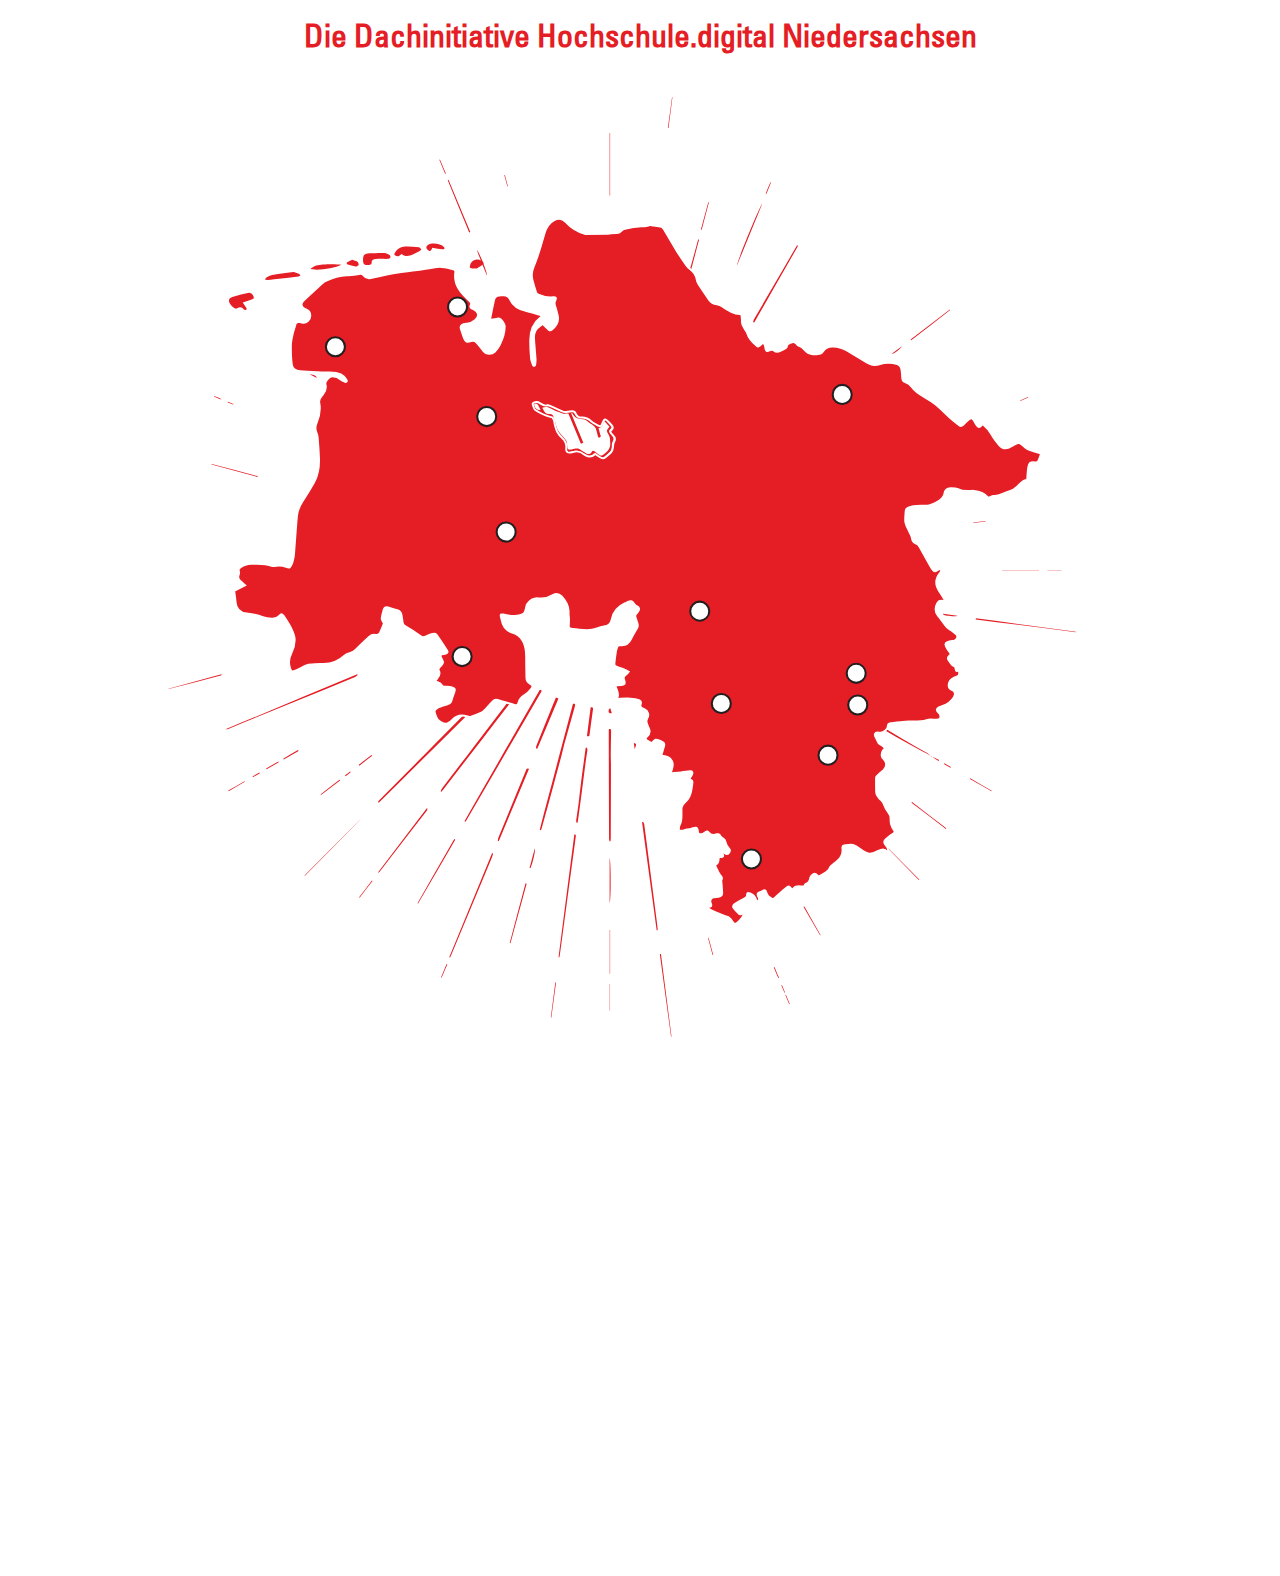
==== 1.html @ b0a7ee45 "add real information" ====
<!DOCTYPE html>
<meta charset="UTF-8">
<head>

    <link rel="stylesheet" type="text/css" href="tooltipster/dist/css/plugins/tooltipster/sideTip/themes/tooltipster-sideTip-noir.min.css"/>
    <link rel="stylesheet" type="text/css" href="tooltipster/dist/css/tooltipster.bundle.min.css" />
    <link rel="stylesheet" type="text/css" href="style.css" />

    <script type="text/javascript" src="https://code.jquery.com/jquery-1.10.0.min.js"></script>
    <script type="text/javascript" src="tooltipster/dist/js/tooltipster.bundle.min.js"></script>

    <script>
    $(document).ready(function() {
      //load json
      $.getJSON("./universities.json", function(data){
        start_tooltipster(data)
      }).fail(function() {
        console.log("Error fetching universities data.");
      })
      function start_tooltipster(universities) {
        $('.tooltip').tooltipster({
            theme: ['tooltipster-noir', 'tooltipster-noir-customized'],
            'maxWidth': 270, // set max width of tooltip box
            'font-family': 'Univers',
            trigger: 'custom', // add custom trigger
            contentAsHTML: true,
            triggerOpen: { // open tooltip when element is clicked, tapped (mobile) or hovered
                click: true,
                tap: true,
                mouseenter: true
                },
                triggerClose: { // close tooltip when element is clicked again, tapped or when the mouse leaves it
                click: true,
                scroll: false, // ensuring that scrolling mobile is not tapping!
                tap: true,
                mouseleave: true
                },
            functionInit: function(instance) {
                var svgObject = instance.elementOrigin();
                        var instData = universities[svgObject.id];
                        var content = "<strong>"
                            + instData.name
                            + "</strong><br><br>"
                            + instData.projects.join('<br>');
                        instance.content(content);
            },
            functionBefore: function(instance) {
                var svgObject = instance.elementOrigin();
                svgObject.childNodes[0].style.fill = "#231f20";
                var textObject = document.getElementById(svgObject.id + "-text")
                textObject.style.display = "block"
            },
            functionAfter: function(instance) {
                var svgObject = instance.elementOrigin();
                svgObject.childNodes[0].style.fill = "#ffffff";
                var textObject = document.getElementById(svgObject.id + "-text")
                textObject.style.display = "none"
            }
        });
      }
    });
    </script>

</head>

<body>
  <div class="wrapper">
	<h1 id="title" class="header">
      Die Dachinitiative Hochschule.digital Niedersachsen
  </h1>

	<div id="map-container" class="map">
<svg
   version="1.1"
   id="svg2"
   width=100%
   height=100%
   viewBox="0 0 1955.9067 2004"
   xmlns="http://www.w3.org/2000/svg"
   xmlns:svg="http://www.w3.org/2000/svg"><defs
     id="defs6"><clipPath
       clipPathUnits="userSpaceOnUse"
       id="clipPath16"><path
         d="M 0,1502.998 H 1466.933 V 0 H 0 Z"
         id="path14" /></clipPath></defs>
     <g
     id="g8"
     inkscape:groupmode="layer"
     inkscape:label="karte_web"
     transform="matrix(1.3333333,0,0,-1.3333333,0,2004)"><g
       id="g10"><g
         id="g12"
         clip-path="url(#clipPath16)"><g
           id="g18"
           transform="translate(12.9888,574.5007)"><path
             d="m 0,0 c 26.957,7.341 53.914,14.681 80.871,22.021 0.125,-0.467 0.25,-0.935 0.376,-1.402 C 54.25,13.5 27.253,6.382 0.256,-0.737 0.171,-0.491 0.085,-0.245 0,0"
             style="fill:#e51d24;fill-opacity:1;fill-rule:nonzero;stroke:none"
             id="path20" /></g><g
           id="g22"
           transform="translate(79.019,917.7146)"><path
             d="m 0,0 c 23.444,-6.164 46.888,-12.328 70.332,-18.492 -0.119,-0.449 -0.237,-0.899 -0.356,-1.349 L -0.202,-0.764 C -0.134,-0.509 -0.067,-0.255 0,0"
             style="fill:#e51d24;fill-opacity:1;fill-rule:nonzero;stroke:none"
             id="path24" /></g><g
           id="g26"
           transform="translate(162.1313,452.3259)"><path
             d="M 0,0 C 6.222,3.643 12.444,7.285 18.667,10.927 18.941,10.473 19.215,10.018 19.489,9.563 13.268,5.972 7.047,2.38 0.826,-1.211 0.55,-0.808 0.275,-0.404 0,0"
             style="fill:#e51d24;fill-opacity:1;fill-rule:nonzero;stroke:none"
             id="path28" /></g><g
           id="g30"
           transform="translate(104.2529,418.7673)"><path
             d="m 0,0 c 8.28,4.777 16.56,9.555 24.839,14.332 0.189,-0.329 0.377,-0.658 0.566,-0.987 C 17.116,8.565 8.828,3.786 0.539,-0.994 0.359,-0.662 0.18,-0.331 0,0"
             style="fill:#e51d24;fill-opacity:1;fill-rule:nonzero;stroke:none"
             id="path32" /></g><g
           id="g34"
           transform="translate(152.75,445.1999)"><path
             d="m 0,0 c -3.583,-1.995 -7.165,-3.991 -10.748,-5.987 -0.226,0.383 -0.451,0.767 -0.677,1.151 3.555,2.036 7.111,4.073 10.666,6.11 C -0.506,0.85 -0.253,0.425 0,0"
             style="fill:#e51d24;fill-opacity:1;fill-rule:nonzero;stroke:none"
             id="path36" /></g><g
           id="g38"
           transform="translate(92.5327,1016.4294)"><path
             d="m 0,0 c -3.39,1.448 -6.78,2.897 -10.171,4.346 0.115,0.279 0.231,0.559 0.345,0.839 C -6.409,3.801 -2.992,2.418 0.425,1.035 0.283,0.689 0.142,0.345 0,0"
             style="fill:#e51d24;fill-opacity:1;fill-rule:nonzero;stroke:none"
             id="path40" /></g><g
           id="g42"
           transform="translate(103.7852,1012.8728)"><path
             d="M 0,0 8.514,-3.302 C 8.38,-3.662 8.246,-4.022 8.112,-4.383 5.276,-3.272 2.439,-2.162 -0.397,-1.051 -0.265,-0.701 -0.132,-0.351 0,0"
             style="fill:#e51d24;fill-opacity:1;fill-rule:nonzero;stroke:none"
             id="path44" /></g><g
           id="g46"
           transform="translate(277.0361,1049.4783)"><path
             d="M 0,0 C 0.192,0.315 0.383,0.63 0.575,0.946 -2.038,4.548 -6.329,4.636 -10.303,5.394 -6.869,3.596 -3.435,1.798 0,0 m 486.293,-567.047 c 3.146,7.262 3.016,8.168 -1.15,9.177 0.36,-2.874 0.704,-5.612 1.15,-9.177 M 229.844,86.346 c 4.252,-7.231 8.219,-13.979 12.187,-20.727 0.369,0.044 0.739,0.087 1.108,0.13 0.558,3.907 0.92,7.855 1.722,11.712 1.049,5.045 -2.769,7.46 -5.338,10.538 -0.389,0.465 -1.647,0.468 -2.419,0.3 -2.191,-0.474 -4.338,-1.149 -7.26,-1.953 M -1.765,173.549 c -8.93,1.656 -29.992,1.194 -37.905,-1.187 -3.08,-0.927 -5.819,-2.987 -9.247,-4.817 7.768,-3.469 36.383,0.389 47.152,6.004 M 101.56,-385.835 c 0.047,0.38 0.095,0.761 0.143,1.142 -2.374,1.086 -4.688,2.337 -7.137,3.216 -3.038,1.091 -4.88,2.999 -5.329,6.216 -0.243,1.748 -0.499,3.495 -0.77,5.24 -1.743,11.22 -1.682,11.428 -12.517,14.709 -10.541,3.19 -9.203,5.478 -12.34,-7.266 -0.854,-3.469 -0.898,-6.245 2.125,-8.816 1.061,-0.902 1.889,-4.082 1.392,-4.493 -3.795,-3.142 -3.598,-7.893 -5.333,-11.822 -2.774,-6.285 -5.157,-8.312 -10.196,-7.433 -6.941,1.211 -10.236,-3.621 -14.025,-8.04 21.329,5.783 42.657,11.565 63.987,17.347 M 978.668,-69.86 c -0.913,-0.812 -1.943,-1.679 -2.917,-2.605 -2.918,-2.772 -4.417,-2.624 -6.521,0.777 -1.659,2.681 -3.203,5.433 -4.862,8.113 -2.151,3.471 -3.818,3.741 -6.952,1.019 -3.042,-2.642 -6.03,-5.353 -8.94,-8.14 -1.864,-1.786 -3.805,-2.633 -6.027,-0.895 -4.462,3.488 -9.014,6.89 -13.211,10.678 -7.493,6.764 -14.485,14.106 -22.201,20.593 -5.218,4.385 -11.12,8.075 -17.079,11.433 -7.384,4.16 -14.689,8.274 -19.604,15.447 -2.483,3.624 -5.178,6.658 -9.784,7.702 -3.235,0.733 -4.948,3.17 -5.157,6.639 -0.243,4.024 -0.563,8.053 -1.088,12.048 -0.549,4.174 -3.035,7.822 -6.693,8.965 -9.075,2.835 -18.654,2.529 -27.574,-0.228 -5.334,-1.648 -9.735,-1.436 -14.426,0.683 -2.635,1.191 -5.22,2.53 -7.701,4.017 -8.658,5.19 -17.277,10.445 -25.878,15.73 -6.909,4.245 -14.197,6.416 -22.489,6.604 -7.103,0.161 -12.134,-1.679 -15.723,-7.887 -0.878,-1.518 -2.977,-2.957 -4.706,-3.231 -3.961,-0.629 -8.138,-1.133 -12.04,-0.51 -3.128,0.498 -6.67,2.08 -8.795,4.341 -3.214,3.419 -5.865,7.094 -10.788,8.292 -1.317,0.32 -2.671,1.621 -3.444,2.832 -2.265,3.548 -4.957,3.846 -8.627,2.225 -3.024,-1.337 -6.685,-1.504 -6.479,-6.259 0.039,-0.89 -1.331,-2.148 -2.343,-2.718 -2.626,-1.479 -5.403,-2.696 -8.141,-3.968 -3.243,-1.505 -6.36,-1.468 -9.186,0.975 -1.913,1.653 -3.777,1.387 -5.917,0.297 -5.259,-2.678 -6.709,-1.831 -7.195,3.904 -0.053,0.628 -0.014,1.301 -0.233,1.872 -0.809,2.119 -1.707,4.203 -2.572,6.301 -1.641,-1.364 -3.485,-2.549 -4.871,-4.135 -1.726,-1.976 -3.35,-3.228 -5.677,-1.113 -5.784,5.259 -11.788,10.297 -14.003,18.377 -0.635,2.318 -2.407,4.32 -3.636,6.48 -2.275,3.998 -5.289,7.653 -4.764,12.789 0.24,2.347 -0.469,4.776 -0.424,7.162 0.041,2.243 -0.974,3.313 -3.015,3.501 -10.2,0.941 -18.555,5.855 -26.561,11.818 -2.321,1.729 -5.389,2.887 -8.267,3.344 -4.914,0.781 -9.032,2.755 -11.843,6.705 -5.629,7.911 -11.023,15.995 -16.339,24.123 -1.213,1.854 -2.141,4.112 -2.463,6.292 -1.025,6.938 -4.532,12.085 -10.111,16.181 -2.304,1.692 -4.411,3.872 -6.039,6.223 -5.086,7.342 -10.105,14.746 -14.772,22.357 -6.787,11.069 -13.26,22.331 -19.833,33.531 -1.739,2.963 -4.17,3.726 -7.585,3.691 -3.52,-0.036 -7.048,1.105 -10.581,1.679 -0.786,0.128 -1.634,0.179 -2.408,0.03 -2.891,-0.557 -5.811,-1.902 -8.635,-1.706 -10.374,0.716 -20.365,-1.029 -30.209,-3.907 -2.068,-0.605 -4.337,-1.786 -5.653,-3.401 -1.94,-2.379 -4.033,-2.849 -6.884,-2.91 -4.486,-0.096 -9.148,-0.147 -13.401,-1.375 -11.339,-3.273 -22.287,-3.292 -33.854,-0.302 -12.171,3.147 -21.954,9.225 -30.216,18.298 -5.361,5.887 -10.667,6.803 -17.771,3.109 -8.538,-4.439 -12.587,-12.167 -15.049,-20.866 -4.843,-17.111 -9.422,-34.277 -16.522,-50.673 -2.733,-6.313 -3.54,-13.213 -1.763,-20.047 1.71,-6.577 3.663,-13.099 5.775,-19.558 0.381,-1.164 1.908,-2.206 3.148,-2.795 7.211,-3.422 14.793,-4.713 22.803,-4.09 4.266,0.332 5.139,-1.228 3.182,-4.821 -1.517,-2.784 -1.308,-5.402 -0.336,-8.348 1.61,-4.877 2.902,-9.87 4.102,-14.869 2.272,-9.454 -2.667,-15.995 -9.279,-21.638 -0.826,-0.704 -3.169,-0.831 -3.943,-0.187 -3.382,2.816 -6.444,6.015 -9.839,9.284 -1,-0.867 -2.271,-2.313 -3.84,-3.269 -7.021,-4.281 -9.752,-10.83 -9.366,-18.606 0.525,-10.575 1.682,-21.118 2.368,-31.688 0.195,-2.989 -0.219,-6.034 -0.559,-9.03 -0.074,-0.657 -0.929,-1.43 -1.609,-1.72 -0.304,-0.129 -1.361,0.696 -1.562,1.269 -1.165,3.306 -2.821,6.61 -3.111,10.017 -0.77,9.038 -1.243,18.127 -1.255,27.195 -0.017,13.955 3.762,26.426 15.571,35.281 2.066,1.549 2.068,3.311 -0.558,4.153 -6.438,2.065 -12.836,4.5 -19.446,5.732 -11.657,2.174 -21.438,6.469 -26.391,18.179 -2.105,4.976 -6.134,6.758 -11.356,6.196 -1.755,-0.188 -3.519,-0.304 -5.269,-0.528 -3.697,-0.474 -6.829,-2.396 -7.661,-5.897 -2.375,-9.987 -4.208,-20.102 -6.496,-31.354 3.813,0.569 6.674,1.008 9.538,1.422 1.716,0.247 3.542,0.927 5.134,0.575 2.812,-0.621 7.92,-8.625 7.927,-11.638 0.028,-10.23 -3.01,-19.674 -7.778,-28.543 -2.004,-3.728 -4.429,-7.459 -7.459,-10.354 -5.177,-4.947 -13.37,-4.024 -17.07,0.944 -3.434,4.613 -7.247,8.949 -10.997,13.318 -2.337,2.724 -5.273,3.135 -8.586,1.822 -5.425,-2.151 -8.085,-0.981 -10.224,4.675 -1.695,4.479 -3.183,9.039 -4.669,13.594 -1.411,4.327 -0.448,6.28 3.845,7.727 1.414,0.476 2.983,0.844 4.448,0.751 5.496,-0.353 9.696,2.284 13.655,5.563 6.383,5.285 5.132,13.577 -2.474,16.543 -0.587,0.229 -1.154,0.518 -1.755,0.702 -3.057,0.936 -4.079,2.798 -2.606,5.752 1.383,2.776 0.252,4.216 -2.009,6.216 -13.31,11.769 -24.892,24.551 -21.658,44.447 0.041,0.249 0.166,0.568 0.063,0.741 -0.563,0.951 -0.998,2.439 -1.816,2.706 -9.59,3.137 -18.975,5.524 -29.553,3.565 -19.456,-3.603 -39.225,-5.48 -58.778,-8.613 -13.188,-2.114 -26.227,-5.162 -39.337,-7.765 -4.148,-0.824 -7.883,-0.014 -10.481,3.534 -1.829,2.495 -4.053,2.988 -6.936,2.602 -6.377,-0.853 -12.765,-1.815 -19.178,-2.154 -11.278,-0.597 -21.802,-3.803 -31.982,-8.385 -1.801,-0.811 -3.529,-1.982 -4.991,-3.316 -9.563,-8.724 -18.964,-17.627 -28.583,-26.287 -5.126,-4.615 -4.84,-9.755 1.127,-13.101 1.32,-0.74 2.723,-1.329 4.043,-2.07 3.142,-1.765 4.644,-4.518 4.698,-8.087 0.11,-7.177 -5.869,-12.277 -12.745,-10.898 -1.607,0.323 -3.227,0.58 -4.844,0.856 -2.852,0.488 -4.422,-0.59 -5.152,-3.524 -1.154,-4.639 -2.852,-9.145 -3.991,-13.788 -1.159,-4.731 -2.372,-9.524 -2.741,-14.353 -0.471,-6.148 -0.277,-12.364 -0.071,-18.541 0.165,-4.958 0.509,-9.941 1.248,-14.841 1.05,-6.965 7.36,-9.75 12.851,-10.192 12.16,-0.981 24.368,-1.365 36.558,-1.978 1.007,-0.051 2.022,-0.049 3.027,0.016 7.688,0.496 15.23,0.641 22.477,-2.985 C 1.442,4.022 4.096,1.154 6.133,-2.531 6.455,-3.113 6.665,-4.305 6.365,-4.564 5.81,-5.044 4.671,-5.429 4.072,-5.169 c -2.168,0.94 -4.45,1.871 -6.255,3.34 -3.997,3.253 -8.432,5.036 -13.548,4.931 -4.859,-0.101 -11.67,-8.072 -10.295,-12.297 1.916,-5.888 -0.244,-10.415 -3.677,-14.958 -2.864,-3.789 -7.045,-6.831 -5.839,-12.894 2.177,-10.958 0.188,-21.544 -4.217,-31.77 -2.016,-4.681 -2.149,-9.456 0.051,-14.311 1.067,-2.356 1.63,-5.068 1.832,-7.665 0.807,-10.44 1.597,-20.891 1.992,-31.353 0.473,-12.523 -1.213,-24.854 -7.179,-35.984 -5.531,-10.319 -11.859,-20.232 -18.212,-30.083 -4.263,-6.611 -7.449,-13.689 -8.24,-21.346 -1.682,-16.296 -2.468,-32.682 -3.837,-49.013 -0.752,-8.988 -0.298,-18.235 -4.915,-26.54 -2.486,-4.471 -2.879,-4.963 -7.692,-2.961 -5.959,2.478 -11.843,3.095 -18.069,1.482 -1.27,-0.329 -2.89,-0.322 -4.073,0.181 -10.145,4.317 -20.79,3.211 -31.36,3.198 -6.478,-0.009 -12.051,-2.147 -17.117,-6.07 -1.884,-1.46 -2.803,-2.622 -1.852,-5.276 0.655,-1.825 0.263,-4.314 -0.393,-6.259 -1.243,-3.692 -0.23,-6.315 2.642,-8.66 2.288,-1.869 4.394,-3.961 7.372,-6.675 -6.357,-3.248 -11.87,-6.065 -16.676,-8.52 0.733,-5.772 1.691,-11.324 2.091,-16.914 0.755,-10.511 6.477,-16.466 17.086,-17.607 8.404,-0.905 16.649,-2.307 24.615,-5.591 4.29,-1.769 9.291,-2.303 13.996,-2.426 4.063,-0.105 8.344,0.632 11.232,4.35 2.827,3.641 4.223,3.595 6.691,-0.314 3.837,-6.078 8.019,-12.001 11.195,-18.416 2.581,-5.216 5.19,-10.994 5.461,-16.634 0.364,-7.59 -1.659,-15.215 -5.296,-22.219 -3.716,-7.158 -4.231,-14.647 -1.751,-22.393 1.368,-4.272 2.804,-5.773 7.044,-4.272 5.026,1.778 9.643,4.695 14.476,7.04 2.172,1.053 4.382,2.542 6.672,2.746 7.032,0.627 14.131,1.214 21.167,0.93 13.399,-0.54 24.629,3.836 34.329,12.959 1.916,1.802 4.723,3.094 7.323,3.631 4.083,0.844 7.046,2.935 9.911,5.776 6.534,6.477 13.268,12.754 19.995,19.034 2.723,2.541 6.131,3.828 9.764,2.983 3.516,-0.818 5.6,0.483 7.04,3.37 0.947,1.901 1.661,3.919 2.465,5.891 1.159,2.847 2.304,5.699 3.404,8.423 -1.155,2.327 -3.632,4.999 -3.483,7.515 0.277,4.687 1.944,9.324 3.298,13.902 0.935,3.161 3.349,3.784 6.348,2.847 4.694,-1.465 9.39,-2.931 14.119,-4.279 3.682,-1.049 5.81,-3.407 6.433,-7.122 0.647,-3.855 1.29,-7.714 1.772,-11.592 0.357,-2.875 1.735,-4.33 4.394,-5.847 7.835,-4.475 15.458,-9.396 22.742,-14.718 2.232,-1.632 3.796,-2.544 6.298,-1.529 3.974,1.612 7.869,3.512 11.975,4.658 1.869,0.521 5.219,0.301 6.09,-0.897 5.759,-7.924 11.08,-16.17 16.419,-24.392 1.422,-2.192 0.447,-3.877 -1.949,-4.657 -1.07,-0.348 -2.203,-0.533 -3.321,-0.697 -5.429,-0.798 -5.946,-1.859 -3.251,-6.769 3.391,-6.182 3.3,-6.873 -1.609,-12.088 -0.778,-0.827 -1.819,-1.521 -2.287,-2.493 -0.491,-1.019 -1.005,-2.653 -0.533,-3.409 3.316,-5.31 0.921,-9.273 -2.581,-13.203 -2.846,-3.194 -2.263,-4.319 1.871,-5.527 1.837,-0.536 4.39,-1.735 4.864,-3.201 1.115,-3.448 3.113,-3.506 6.044,-3.396 3.438,0.13 7.075,0.148 10.313,-0.826 4.76,-1.433 5.061,-3.083 3.303,-7.712 -1.603,-4.221 -3.065,-8.51 -4.297,-12.851 -0.91,-3.204 -2.664,-4.489 -6.003,-5.207 -4.837,-1.041 -9.802,-2.539 -14.058,-4.984 -6.659,-3.825 -6.704,-5.117 -3.96,-12.17 0.32,-0.823 0.714,-1.636 0.889,-2.493 0.836,-4.092 3.795,-5.594 7.168,-7.748 7.859,-5.019 12.539,-2.033 17.887,3.859 6.09,6.708 14.014,7.854 22.561,4.711 1.461,-0.537 3.358,-1.024 4.702,-0.547 5.938,2.107 11.841,4.375 17.558,7.015 2.181,1.009 3.974,3.034 5.689,4.839 3.803,4.003 7.459,8.148 11.15,12.258 2.027,2.257 4.332,2.502 7.187,1.638 8.448,-2.555 16.974,-4.851 25.439,-7.348 3.188,-0.94 5.662,-0.481 6.36,3.098 1.091,5.587 4.735,8.759 9.304,11.682 3.618,2.317 7.115,5.289 9.651,8.721 3.739,5.058 3.417,5.829 -1.832,9.14 -3.507,2.214 -4.961,5.09 -4.978,9.078 -0.028,6.304 -0.218,12.608 -0.324,18.913 -0.109,6.549 0.166,13.13 -0.373,19.642 -1.157,13.983 -6.276,25.623 -20.951,30.14 -9.945,3.061 -14.691,9.93 -16.28,19.679 -0.243,1.487 -0.775,2.925 -1.099,4.403 -0.807,3.686 -0.094,4.233 3.599,3.478 8.364,-1.71 16.713,-3.248 25.321,-1.147 5.829,1.423 7.614,2.88 8.944,8.728 0.636,2.796 0.791,6.042 2.361,8.22 4.102,5.693 9.42,9.875 17.139,8.929 7.939,-0.975 15.287,0.588 22.057,4.859 4.816,3.038 9.504,2.134 13.098,-1.658 6.606,-6.973 11.699,-14.791 10.896,-25.159 -0.228,-2.945 0.447,-5.954 0.589,-8.94 0.095,-2 0.01,-4.012 -0.049,-6.018 -0.057,-1.883 -0.233,-3.763 -0.271,-5.646 -0.049,-2.426 1.158,-3.649 3.619,-3.891 4.016,-0.394 8.012,-0.98 12.021,-1.442 8.906,-1.026 17.78,-2.225 26.488,1.445 3.697,1.558 7.605,3.176 11.526,3.521 7.271,0.64 10.772,4.181 12.224,11.207 2.396,11.582 9.735,19.391 20.39,24.226 1.378,0.625 2.706,1.358 4.073,2.008 4.579,2.178 6.067,1.666 9.217,-2.462 1.323,-1.734 2.924,-3.56 4.819,-4.484 3.14,-1.531 3.769,-3.564 2.315,-6.384 -0.788,-1.53 -1.824,-3.094 -3.143,-4.148 -2.009,-1.603 -2.42,-3.317 -1.651,-5.635 1.071,-3.227 1.905,-6.537 3.047,-9.738 1.016,-2.846 0.645,-5.252 -0.936,-7.865 -3.194,-5.279 -6.316,-10.635 -8.986,-16.191 -3.311,-6.888 -8.602,-10.225 -16.176,-9.253 -2.519,0.325 -4.227,-0.369 -4.982,-2.851 -0.659,-2.166 -1.461,-4.323 -1.798,-6.546 -0.946,-6.225 -1.853,-12.467 -2.368,-18.735 -0.107,-1.31 1.209,-3.46 2.426,-4.025 4.449,-2.063 9.169,-3.536 13.713,-5.408 1.962,-0.808 3.746,-2.046 5.61,-3.088 -1.406,-1.488 -2.589,-3.329 -4.265,-4.389 -3.232,-2.041 -4.191,-4.482 -2.584,-7.95 0.262,-0.566 0.39,-1.201 0.53,-1.815 1.067,-4.694 -0.094,-5.882 -4.857,-5.877 -2.894,0.004 -5.79,-0.708 -9.056,-1.149 1.857,-7.155 7.272,-13.05 2.281,-20.17 5.646,0.292 10.765,0.91 15.854,0.721 5.143,-0.19 10.267,-1.11 15.381,-1.838 5.063,-0.721 6.564,-2.963 4.961,-7.829 -0.871,-2.645 0.028,-4.101 2.204,-5.203 1.35,-0.682 2.772,-1.224 4.113,-1.922 5.195,-2.701 7.003,-8.389 4.023,-13.385 -1.656,-2.778 -1.758,-5.404 -0.577,-8.282 0.861,-2.098 1.431,-4.33 2.428,-6.356 2.518,-5.113 2.536,-9.523 -2.324,-13.494 -1.524,-1.245 -3.216,-3.855 -0.545,-5.744 2.422,-1.714 5.265,-2.832 7.832,-4.166 4.92,6.165 5.951,6.397 13.002,3.223 0.69,-0.31 1.339,-0.73 2.05,-0.976 3.659,-1.262 4.812,-3.571 3.582,-7.345 -1.539,-4.725 -2.772,-9.548 -4.115,-14.248 8.882,-0.032 13.186,-2.121 16.355,-8.245 2.143,-4.141 1.191,-8.339 -0.036,-12.49 -0.65,-2.196 -1.419,-4.357 -2.038,-6.242 5.761,0.522 10.937,0.916 16.093,1.48 4.458,0.486 8.889,1.212 13.345,1.723 1.054,0.121 2.647,0.198 3.119,-0.398 0.635,-0.802 0.814,-2.398 0.486,-3.431 -0.521,-1.642 -1.454,-3.231 -2.517,-4.607 -1.75,-2.264 -2.142,-3.834 1.091,-5.111 0.877,-0.346 1.757,-2.055 1.714,-3.101 -0.122,-2.971 -0.74,-5.919 -1.127,-8.881 -1.061,-8.107 -2.966,-15.613 -9.869,-21.238 -2.755,-2.245 -5.644,-6.197 -5.73,-9.446 -0.164,-6.183 0.444,-12.351 -0.478,-18.601 -0.41,-2.785 -0.693,-5.04 -2.407,-7.536 -1.4,-2.041 -0.888,-5.396 -1.223,-8.167 1.997,-0.112 4.032,-0.515 5.98,-0.257 2.097,0.277 4.093,1.254 6.172,1.768 1.187,0.294 2.469,0.187 3.678,0.419 1.23,0.235 2.411,0.709 3.633,0.998 2.333,0.55 4.925,1.87 6.936,1.273 1.376,-0.407 2.582,-3.468 2.739,-5.432 0.258,-3.224 1.693,-4.949 4.631,-4.547 2.14,0.294 4.326,1.494 6.111,2.807 1.952,1.436 3.813,2.654 5.51,0.329 3.469,-4.753 7.706,-4.928 12.731,-3.083 1.158,0.426 3.798,0.035 3.924,-0.453 0.966,-3.746 3.795,-5.351 6.779,-7.087 1.048,-0.61 1.913,-2.12 2.188,-3.368 0.978,-4.431 2.749,-8.302 6.072,-11.518 2.349,-2.274 0.541,-4.503 -0.837,-6.392 -1.506,-2.066 -3.464,-1.633 -5.325,-0.303 -1.574,1.125 -3.147,2.252 -4.847,3.468 -0.226,-0.728 -0.417,-1.002 -0.351,-1.184 0.473,-1.295 0.971,-2.584 1.515,-3.85 1.263,-2.943 0.391,-4.249 -2.846,-4.104 -0.984,0.044 -1.957,0.321 -3.015,0.505 -1.56,-4.438 1.354,-10.659 -6.256,-12.661 2.651,-5.31 4.535,-10.648 7.763,-14.985 2.037,-2.739 4.947,-4.288 2.058,-7.983 -0.234,-0.3 -0.022,-0.965 0.017,-1.458 0.495,-6.23 1.253,-12.457 1.319,-18.691 0.017,-1.591 -1.843,-4.077 -3.382,-4.622 -3.016,-1.07 -6.429,-0.975 -9.644,-1.551 -1.081,-0.193 -2.231,-0.768 -3.051,-1.501 -2.432,-2.175 -2.704,-4.588 -1.309,-7.726 1.823,-4.1 0.411,-5.692 -3.97,-5.307 -0.53,0.047 -1.068,0.007 -1.603,0.007 -0.127,-0.319 -0.253,-0.637 -0.38,-0.956 2.81,-1.769 5.502,-3.78 8.46,-5.251 4.172,-2.077 8.529,-3.785 12.833,-5.59 2.313,-0.971 4.619,-2.308 7.034,-2.602 3.453,-0.42 5.879,-1.983 7.871,-4.62 1.369,-1.812 2.82,-3.561 4.198,-5.366 1.536,-2.014 3.427,-2.158 5.252,-0.684 5.448,4.401 10.396,9.202 11.633,17.418 -1.557,-1.297 -2.54,-2.474 -3.799,-3.059 -1.202,-0.559 -3.355,-1.178 -3.944,-0.601 -3.298,3.23 -6.438,6.677 -9.171,10.389 -0.602,0.817 0.152,3.804 1.143,4.433 5.725,3.633 11.763,6.77 17.558,10.297 1.087,0.661 2.166,2.316 2.203,3.541 0.118,4.027 0.929,4.667 4.754,3.14 4.774,-1.906 7.832,-5.195 9.367,-10.184 0.376,-1.223 2.36,-1.953 3.605,-2.91 0.298,1.689 0.936,3.406 0.792,5.057 -0.124,1.422 -1.231,2.733 -1.741,4.152 -1.216,3.387 -0.275,4.938 3.146,5.797 1.391,0.35 2.838,0.868 3.997,1.684 3.12,2.194 4.81,1.338 5.727,-2.477 0.481,-2.006 1.77,-3.959 3.128,-5.57 1.185,-1.407 3.039,-2.229 4.488,-3.44 1.513,-1.265 2.739,-1.314 4.253,0.101 4.049,3.786 8.166,7.504 12.354,11.135 2.362,2.047 5.016,3.76 7.367,5.82 4.286,3.755 5.085,-2.271 7.859,-2.677 0.242,-0.036 0.483,-0.081 1.022,-0.173 4.153,7.295 11.42,3.301 17.194,4.468 0.897,1.309 1.478,3.208 2.578,3.583 4.96,1.688 6.51,5.113 7.014,10.047 0.192,1.887 2.744,3.944 4.701,5.131 2.269,1.375 4.169,-0.128 5.804,-2.075 0.68,-0.811 2.767,-1.569 3.363,-1.147 5.63,3.989 13.691,5.039 16.086,13.048 0.269,0.898 1.051,1.74 1.789,2.387 3.45,3.024 6.994,5.941 10.456,8.953 5.654,4.92 7.686,11.147 6.787,18.527 -0.138,1.139 0.563,3.369 1.112,3.447 5.02,0.723 10.639,2.671 15.017,1.164 6.235,-2.146 11.502,-7.023 17.328,-10.49 2.162,-1.287 4.667,-2.328 7.135,-2.707 5.297,-0.814 9.811,1.769 14.219,4.253 4.868,2.743 9.521,4.359 13.483,-1.389 0.099,-0.144 0.468,-0.102 1.864,-0.36 -0.388,2.374 -0.386,4.515 -1.138,6.346 -0.745,1.815 -2.202,3.355 -3.431,4.951 -2.345,3.044 -2.054,6.01 0.72,8.393 3.221,2.768 6.564,5.526 10.246,7.59 3.249,1.822 4.277,3.399 1.898,6.599 -3.747,5.043 -5.133,10.688 -4.902,17.049 0.106,2.912 -0.913,6.558 -2.771,8.703 -3.914,4.519 -6.202,9.638 -8.202,15.088 -0.604,1.646 -1.829,3.227 -3.148,4.42 -3.788,3.421 -7.688,6.762 -7.863,12.354 -0.224,7.171 -0.274,14.35 -0.215,21.524 0.009,1.13 0.715,2.539 1.557,3.326 3.161,2.954 6.4,5.848 9.816,8.496 5.254,4.072 5.293,13.325 0.179,17.486 -1.469,1.196 -2.999,3.419 -2.965,5.141 0.081,4.23 0.581,8.671 5.655,10.966 -2.844,2.332 -5.046,5.07 -7.893,6.247 -3.936,1.627 -3.978,5.26 -5.506,8.085 -1.298,2.401 -3.313,5.62 -2.607,7.633 1.213,3.453 5.152,1.968 8.089,1.75 4.646,-0.345 11.612,5.194 11.583,9.699 -0.021,3.304 1.553,4.673 4.377,5.008 7.376,0.873 14.753,1.87 22.16,2.333 10.858,0.677 21.787,-1.226 32.594,2.411 4.561,1.535 9.991,0.481 15.026,0.615 5.679,0.151 6.992,1.554 6.014,7.157 -0.239,1.374 -1.593,2.705 -2.722,3.744 -3.665,3.376 -3.271,6.325 1.336,8.314 1.614,0.697 3.347,1.116 5.013,1.699 7.26,2.542 13.169,6.881 17.265,13.436 2.561,4.097 1.62,9.282 -1.653,10.406 -5.608,1.927 -7.412,5.937 -5.683,11.533 1.769,5.72 6.079,7.935 11.292,9.449 1.479,0.43 3.445,1.638 3.811,2.892 0.628,2.15 0.174,4.618 0.174,7.134 -4.308,-2.262 -4.815,-1.931 -5.505,2.845 -0.131,0.906 -0.553,2.428 -1.052,2.521 -5.173,0.956 -6.188,5.897 -8.994,9.091 -2.383,2.712 -2.076,5.118 0.671,7.49 0.932,0.805 2.172,2.636 1.849,3.27 -1.307,2.557 -3.302,4.75 -4.787,7.232 -1.276,2.135 -2.814,4.421 -3.031,6.752 -0.11,1.187 2.212,3.247 3.82,3.808 3.05,1.067 6.389,1.29 9.59,1.95 3.951,0.814 6.251,6.532 3.503,9.409 -2.397,2.51 -5.464,4.383 -8.25,6.517 -2.445,1.873 -5.363,3.343 -7.276,5.651 -4.505,5.432 -8.245,11.508 -12.84,16.854 -4.17,4.853 -4.512,9.722 -2.458,15.434 2.276,6.329 4.131,7.666 10.954,6.863 0.775,-0.091 1.569,-0.012 2.843,-0.012 -3.052,4.956 -5.564,9.635 -8.641,13.909 -7.042,9.786 -6.969,19.996 0.567,29.134 0.4,0.486 0.945,0.944 1.115,1.508 0.299,0.989 0.842,2.581 0.416,2.969 -0.797,0.726 -2.285,1.176 -3.352,0.987 -1.116,-0.198 -2.122,-1.225 -3.091,-1.994 -2.034,-1.614 -3.911,-1.578 -5.645,0.398 -0.83,0.946 -1.74,1.871 -2.351,2.954 -6.124,10.859 -12.261,21.711 -18.232,32.654 -1.519,2.787 -2.99,4.974 -6.501,5.628 -1.629,0.303 -3.414,2.117 -4.252,3.708 -1.018,1.934 -0.916,4.423 -1.659,6.545 -0.799,2.282 -2.044,4.404 -3.044,6.618 -2.255,4.991 -5.49,9.812 -6.436,15.044 -1,5.522 0.308,11.439 0.384,17.187 0.033,2.546 1.141,3.782 3.349,4.83 6.616,3.139 13.61,3.423 20.725,3.36 3.888,-0.033 8.042,-0.531 11.613,0.618 7.339,2.362 14.954,4.48 20.16,11.123 1.59,2.028 3.091,3.6 3.343,6.38 0.57,6.271 3.156,8.765 9.522,8.856 3.73,0.054 7.939,0.041 11.113,-1.561 6.587,-3.324 13.237,-3.395 20.176,-2.67 1.375,0.144 2.782,0.143 4.162,0.049 8.158,-0.554 15.544,-2.7 20.825,-9.638 0.5,-0.657 2.55,-0.503 3.736,-0.184 1.753,0.471 3.523,2.282 5.028,2.023 5.397,-0.93 9.87,1.145 14.496,3.244 3.438,1.56 6.939,3.207 10.588,4.016 4.689,1.04 8.139,3.546 11.458,6.794 4.766,4.663 8.729,10.707 15.353,10.451 0.57,6.785 0.71,13.04 1.709,19.154 1.204,7.366 3.249,8.407 10.602,7.683 1.509,-0.148 3.993,0.728 4.591,1.878 1.775,3.415 2.831,7.202 4.464,11.648 -5.483,1.676 -10.666,3.064 -15.697,4.874 -2.995,1.077 -6.342,2.222 -8.512,4.366 -8.852,8.747 -10.385,9.069 -20.822,2.055 -0.106,-0.071 -0.208,-0.144 -0.313,-0.214 -6.636,-4.41 -13.883,-3.827 -19.035,2.202 -4.153,4.86 -8.315,9.934 -11.254,15.552 -3.297,6.3 -7.672,11.355 -13.304,16.062 M 850.731,-696.345 c -5.114,0.404 -16.717,-6.249 -18.921,-10.828 -0.398,-0.827 -0.281,-2.224 0.159,-3.065 0.869,-1.659 2.533,-2.97 3.137,-4.683 0.918,-2.601 1.936,-5.513 1.61,-8.131 -0.535,-4.307 -4.123,-5.332 -6.954,-2.042 -2.522,2.932 -4.671,2.868 -7.794,1.173 -5.521,-2.997 -11.076,-6.495 -17.763,-5.391 -2.839,0.469 -5.719,1.596 -8.214,3.052 -5.53,3.229 -10.729,7.026 -16.281,10.21 -1.56,0.895 -3.878,0.468 -5.849,0.648 -0.132,-0.36 -0.265,-0.719 -0.398,-1.078 12.37,-16.425 24.74,-32.85 37.109,-49.274 -0.216,-0.165 -0.432,-0.33 -0.649,-0.494 -6.51,8.268 -13.044,16.519 -19.525,24.81 -5.905,7.553 -11.753,15.151 -17.627,22.729 -1.28,1.653 -2.584,3.237 -5.18,1.687 1.202,-6.267 -1.083,-12.147 -4.204,-17.108 -2.827,-4.493 -7.737,-7.653 -11.594,-11.534 -1.77,-1.779 -3.252,-3.852 -4.799,-5.842 -0.91,-1.172 -1.432,-2.829 -2.578,-3.6 -4.076,-2.745 -8.305,-5.271 -12.553,-7.748 -3.296,-1.92 -6.389,-2.12 -9.008,1.391 -0.551,0.739 -1.92,0.869 -2.912,1.28 -0.256,-0.287 -0.51,-0.575 -0.765,-0.862 3.919,-6.999 7.838,-13.998 11.757,-20.997 -0.51,-0.295 -1.02,-0.59 -1.53,-0.885 -3.533,6.02 -7.067,12.039 -10.6,18.059 -1.192,-5.035 -4.101,-8.309 -8.648,-10.21 -1.123,-6.393 -6.13,-4.08 -9.844,-4.202 -3.795,-0.126 -7.507,0.438 -10.059,-3.558 -0.512,-0.802 -3.154,-0.709 -4.613,-0.305 -1.341,0.372 -2.411,1.721 -4.113,3.037 -7.153,-6.077 -14.364,-12.105 -21.397,-18.333 -0.638,-0.565 -0.538,-2.575 -0.108,-3.642 7.59,-18.837 15.289,-37.631 22.946,-56.44 0.532,-1.309 0.927,-2.674 1.385,-4.013 -0.333,-0.133 -0.667,-0.266 -1.001,-0.4 -0.513,1.069 -1.073,2.117 -1.533,3.207 -8.032,19.066 -15.867,38.218 -24.252,57.127 -1.443,3.253 -5.294,5.401 -7.887,8.194 -2.181,2.347 -4.151,4.891 -6.214,7.348 0.276,0.238 0.552,0.474 0.828,0.711 -2.06,-0.811 -4.121,-1.622 -6.63,-2.61 0.711,-1.72 1.357,-3.434 2.121,-5.094 1.234,-2.684 0.974,-5.192 -0.904,-7.428 -2.377,-2.83 -5.434,-2.816 -7.626,0.135 -1.11,1.493 -1.986,3.232 -2.631,4.984 -1.179,3.202 -3.335,5.195 -6.886,6.435 0.345,-4.528 -2.665,-5.649 -5.915,-7.189 -5.103,-2.419 -9.884,-5.543 -14.668,-8.578 -0.547,-0.348 -0.725,-2.398 -0.246,-3.042 1.926,-2.591 4.178,-4.939 6.475,-7.566 1.78,1.369 3.003,2.873 4.537,3.328 1.45,0.431 3.526,0.216 4.752,-0.59 0.795,-0.522 1.116,-2.823 0.689,-3.969 -2.227,-5.984 -5.166,-11.393 -10.53,-15.48 -5.488,-4.18 -6.825,-4.72 -12.702,-1.053 0.365,-1.938 0.7,-3.716 1.035,-5.495 -0.339,-0.102 -0.677,-0.206 -1.016,-0.308 -0.748,2.585 -1.665,5.136 -2.209,7.763 -0.926,4.473 -3.295,6.437 -7.993,7.584 -6.161,1.504 -11.79,5.06 -17.84,7.185 -4.714,1.656 -8.385,4.481 -11.746,7.947 -0.351,0.363 -0.832,0.691 -0.991,1.13 -0.522,1.438 -0.922,2.92 -1.369,4.385 1.479,0.144 2.964,0.433 4.436,0.382 1.079,-0.038 2.142,-0.523 3.451,-0.871 0,0.716 0.117,1.217 -0.018,1.637 -1.725,5.37 -0.867,8.684 3.36,12.286 0.626,0.534 1.537,0.914 2.357,1.008 2.593,0.3 5.206,0.608 7.808,0.584 3.823,-0.035 4.109,2.044 3.856,5.157 -0.999,12.321 -4.312,24.012 -9.113,35.339 -0.586,1.384 -1.388,2.863 -1.343,4.273 0.04,1.268 0.836,3.278 1.773,3.607 2.793,0.981 3.182,2.898 3.114,5.319 -0.021,0.756 0.041,1.513 0.074,2.27 0.149,3.459 0.842,6.418 4.508,5.714 0.595,2.692 0.323,6.135 1.798,7.235 3.881,2.896 5.849,-2.532 10.135,-3.296 -0.193,1.224 -0.13,2.335 -0.549,3.217 -1.755,3.698 -3.624,7.342 -5.524,10.967 -0.559,1.068 -1.194,2.2 -2.082,2.975 -2.282,1.992 -4.725,3.8 -7.654,6.117 -4.059,-1.528 -8.93,-1.339 -14.235,2.193 1.846,-7.404 3.5,-14.039 5.154,-20.673 -0.632,-0.172 -1.263,-0.345 -1.894,-0.518 -1.993,6.925 -3.985,13.85 -5.833,20.274 -3.238,-0.345 -6.255,-1.085 -9.207,-0.884 -4.378,0.297 -5.784,2.213 -6.226,6.604 -0.126,1.255 -0.796,2.455 -1.218,3.68 -1.348,-0.474 -2.937,-0.648 -3.992,-1.49 -1.752,-1.398 -3.183,-2.733 -5.686,-1.537 -0.858,0.409 -2.208,-0.028 -3.281,-0.29 -1.836,-0.447 -3.6,-1.31 -5.452,-1.548 -3.085,-0.396 -6.569,-2.264 -9.016,1.304 -1.881,2.744 -1.578,9.416 0.827,11.849 1.941,1.964 2.045,3.934 2.028,6.442 -0.039,5.845 -0.423,11.871 0.832,17.489 1.248,5.587 3.078,11.551 9.144,14.497 0.94,0.457 2.042,1.388 2.299,2.314 1.435,5.17 2.679,10.395 3.89,15.624 0.523,2.259 0.952,4.561 1.129,6.867 0.067,0.875 -0.438,2.234 -1.122,2.651 -2.898,1.765 -2.71,3.771 -1.229,6.391 0.718,1.27 0.747,2.928 1.089,4.41 -1.489,-0.135 -2.975,-0.314 -4.466,-0.399 -3.368,-0.192 -6.744,-0.266 -10.107,-0.522 -2.809,-0.212 -5.614,-0.543 -8.398,-0.968 -1.23,-0.189 -2.381,-0.857 -3.608,-1.109 -4.683,-0.96 -6.544,1.028 -5.079,5.495 1.725,5.258 3.819,10.317 2.13,16.159 -1.226,4.238 -8.112,8.238 -11.977,6.119 -0.688,-0.376 -1.156,-1.882 -1.072,-2.808 0.315,-3.511 0.896,-6.998 1.382,-10.494 1.958,-14.074 3.941,-28.146 5.867,-42.224 0.829,-6.059 1.599,-12.13 2.233,-18.211 0.084,-0.805 -0.798,-1.711 -1.233,-2.57 -0.651,0.89 -1.744,1.715 -1.884,2.678 -1.406,9.708 -2.7,19.433 -3.938,29.164 -1.685,13.237 -3.229,26.492 -5.025,39.713 -0.198,1.463 -1.78,2.692 -2.47,4.148 -0.501,1.059 -0.873,2.33 -0.801,3.476 0.143,2.255 1.027,4.511 0.897,6.725 -0.237,4.019 -0.923,8.019 -1.578,12 -0.159,0.962 -0.932,1.824 -1.423,2.731 -1.003,-0.575 -2.338,-0.911 -2.952,-1.766 -2.788,-3.876 -3.331,-4.095 -7.669,-1.951 -1.471,0.727 -2.933,1.471 -4.386,2.232 -5.504,2.885 -6.15,7.896 -1.246,12.075 2.784,2.372 3.322,4.717 1.884,7.96 -1.326,2.993 -2.872,6.052 -3.321,9.225 -0.431,3.045 -0.224,6.52 0.861,9.363 1.662,4.354 1.023,7.519 -3.233,9.711 -1.677,0.864 -3.448,1.586 -5.014,2.618 -2.74,1.803 -3.926,4.318 -2.376,7.478 1.507,3.072 -0.038,4.149 -2.733,4.585 -9.62,1.557 -19.245,2.388 -28.956,0.626 -1.306,-0.236 -3.178,0.044 -4.05,0.866 -0.652,0.616 -0.633,2.844 -0.019,3.743 2.916,4.276 1.315,8.159 -0.462,12.178 -3.627,8.204 -3.152,9.119 5.74,10.787 1.926,0.362 3.947,0.221 6.559,0.34 -2.335,6.357 -3.826,12.507 4.962,15.875 -5.989,2.324 -10.758,4.221 -15.561,6.026 -4.905,1.842 -6.188,4.231 -5.313,9.295 0.794,4.592 1.224,9.246 1.908,13.857 0.461,3.112 0.786,6.291 1.702,9.278 1.745,5.688 3.953,6.869 9.906,5.995 3.591,-0.527 9.088,2.367 10.754,5.491 3.261,6.115 6.773,12.101 9.83,18.314 0.884,1.795 1.069,4.27 0.7,6.271 -0.636,3.45 -1.992,6.762 -2.981,10.151 -0.906,3.1 -0.215,5.615 2.516,7.659 1.328,0.995 2.204,2.595 2.887,3.434 -2.869,3.16 -5.209,6.023 -7.889,8.521 -0.832,0.776 -2.815,1.134 -3.885,0.71 -12.005,-4.751 -21.085,-12.312 -23.82,-25.71 -0.226,-1.105 -0.763,-2.144 -1.026,-3.246 -1.129,-4.715 -4.019,-7.017 -8.871,-7.955 -5.656,-1.095 -11.164,-3.027 -16.671,-4.799 -5.972,-1.922 -11.958,-2.838 -18.251,-1.938 -6.865,0.981 -13.789,1.546 -20.672,2.416 -4.343,0.549 -5.8,2.007 -5.958,6.372 -0.27,7.482 -0.419,14.974 -0.359,22.462 0.072,9.023 -4.526,15.766 -10.419,21.817 -2.398,2.462 -5.438,2.811 -8.66,0.918 -6.761,-3.974 -13.986,-6.77 -21.951,-5.386 -5.973,1.038 -10.543,-0.916 -14.453,-5.048 -1.139,-1.203 -2.062,-2.752 -2.642,-4.306 -0.698,-1.871 -0.887,-3.927 -1.359,-5.888 -1.617,-6.712 -4.82,-9.267 -11.613,-10.626 -7.681,-1.536 -15.197,-1.059 -22.756,0.474 -0.819,0.166 -1.686,0.1 -3.23,0.177 1.07,-3.635 2.008,-6.821 3.032,-10.299 1.7,0.469 3.102,0.857 4.82,1.332 0.474,-0.919 0.959,-1.857 1.568,-3.034 -1.47,-0.855 -2.729,-1.587 -4.679,-2.722 1.714,-1.247 3.037,-2.472 4.58,-3.278 3.13,-1.631 6.35,-3.099 9.583,-4.523 9.873,-4.35 15.511,-11.787 17.781,-22.394 2.059,-9.621 2.548,-19.204 2.04,-28.957 -0.281,-5.372 -0.051,-10.769 -0.051,-16.155 0.334,-0.163 0.667,-0.326 1.001,-0.488 3.996,4.582 7.992,9.164 12.184,13.971 2.091,-1.945 2.956,-2.749 4.098,-3.812 -5.596,-5.329 -10.96,-10.436 -16.771,-15.97 2.387,-1.796 4.009,-3.102 5.717,-4.284 3.178,-2.2 3.975,-4.853 2.325,-8.49 -2.382,-5.247 -5.86,-9.412 -10.944,-12.127 -4.959,-2.648 -8.663,-6.046 -10.155,-11.889 -1.17,-4.579 -3.988,-5.684 -8.885,-4.355 -8.277,2.248 -16.527,4.605 -24.727,7.117 -2.705,0.829 -4.856,0.744 -6.798,-1.469 -2.982,-3.399 -5.877,-6.899 -9.117,-10.039 -2.841,-2.754 -5.809,-5.633 -9.252,-7.445 -4.768,-2.509 -9.953,-4.339 -15.125,-5.911 -2.212,-0.672 -5.048,-0.546 -7.248,0.223 -7.993,2.796 -14.828,1.492 -20.752,-4.615 -2.196,-2.263 -4.502,-4.421 -6.813,-6.567 -1.989,-1.847 -3.953,-2.099 -6.441,-0.474 -5.53,3.611 -5.6,3.472 -10.747,-0.476 -15.217,-11.672 -30.439,-23.335 -45.67,-34.987 -1.121,-0.857 -2.332,-1.597 -3.501,-2.392 -0.341,0.454 -0.68,0.908 -1.02,1.361 17.113,13.33 34.227,26.659 51.491,40.106 -6.797,4.227 -7.043,11.577 -9.276,17.782 -0.512,1.421 1.03,4.106 2.342,5.567 5.204,5.791 12.001,8.557 19.634,9.574 1.209,0.161 3.047,0.803 3.357,1.666 1.985,5.534 3.625,11.19 5.424,16.953 -2.91,2.247 -6.221,2.698 -9.892,2.04 -3.944,-0.707 -7.987,-1.279 -9.997,4.089 -54.273,-31.063 -108.275,-61.972 -162.278,-92.881 -0.329,0.571 -0.659,1.141 -0.988,1.711 53.138,30.947 106.275,61.893 159.594,92.945 -6.488,4 -6.877,6.049 -2.171,11.655 2.37,2.823 3.801,5.454 1.554,9.118 -1.562,2.547 -0.773,5.124 1.244,7.272 0.778,0.827 1.551,1.667 2.402,2.415 2.737,2.409 3.432,4.816 1.089,8.134 -1.467,2.078 -1.996,4.819 -3.203,7.923 -19.568,-7.997 -39.32,-16.068 -59.071,-24.139 l -0.775,1.139 c 1.328,1.009 2.518,2.344 4.007,2.975 16.143,6.837 32.339,13.55 48.508,20.327 5.559,2.33 11.083,4.746 17.701,7.586 -5.063,6.948 -9.707,13.471 -14.592,19.808 -0.512,0.664 -2.584,0.619 -3.7,0.232 -3.932,-1.36 -7.766,-3.003 -11.628,-4.558 -3.607,-1.454 -6.308,-0.605 -9.069,2.32 -2.628,2.784 -6.019,4.904 -9.276,7.005 -0.969,0.626 -2.703,0.533 -3.939,0.207 -23.781,-6.273 -47.557,-12.571 -71.276,-19.073 -2,-0.547 -3.821,-2.355 -5.336,-3.948 -4.971,-5.226 -9.649,-10.641 -17.555,-11.595 -1.897,-0.229 -3.818,-1.931 -5.333,-3.372 -9.131,-8.685 -19.794,-13.037 -32.521,-12.755 -7.936,0.174 -15.893,-0.419 -23.831,-0.838 -1.382,-0.074 -2.783,-0.872 -4.064,-1.547 -5.085,-2.677 -9.902,-6.039 -15.238,-8.016 -6.705,-2.482 -10.033,-0.175 -11.863,6.742 -0.378,1.428 -0.821,2.839 -1.319,4.55 -13.205,-3.445 -26.063,-6.8 -38.921,-10.155 -0.139,0.37 -0.277,0.739 -0.415,1.108 1.22,0.476 2.409,1.063 3.664,1.409 10.702,2.95 21.397,5.931 32.142,8.717 2.495,0.647 3.116,1.741 3.521,4.305 0.814,5.16 1.888,10.465 4.017,15.186 2.88,6.389 4.619,13.043 4.298,19.767 -0.229,4.811 -2.418,9.737 -4.596,14.191 -2.648,5.415 -6.289,10.335 -9.331,15.569 -1.636,2.816 -4.036,2.082 -5.911,1.147 -6.387,-3.184 -12.978,-3.791 -19.895,-2.62 -1.204,0.204 -2.505,-0.055 -3.749,-0.201 -9.494,-1.106 -18.985,-2.237 -28.547,-2.845 8.797,1.31 17.594,2.618 26.391,3.928 0.067,0.491 0.133,0.983 0.2,1.475 -6.538,1.564 -13.055,3.225 -19.623,4.653 -3.315,0.721 -6.797,0.723 -10.072,1.562 -9.474,2.431 -14.123,9.154 -15.081,20.168 -0.441,5.076 -1.738,10.101 -2.947,15.076 -0.627,2.585 -0.235,3.846 2.471,4.788 4.249,1.478 8.31,3.496 12.711,5.398 -2.799,3.228 -6.161,5.668 -7.373,8.91 -1.21,3.236 -0.266,7.278 -0.266,11.647 h -60.358 c 0.001,0.391 0.001,0.782 0.002,1.173 h 59.651 c -0.255,0.376 -0.51,0.751 -0.765,1.127 1.336,1.826 2.402,3.956 4.056,5.424 5.903,5.244 12.88,7.58 20.837,7.523 10.333,-0.073 20.717,0.784 30.617,-3.33 1.071,-0.445 2.524,-0.393 3.69,-0.113 6.193,1.487 12.229,1.543 18.07,-1.382 2.823,-1.413 4.947,-0.71 5.78,2.388 1.17,4.354 2.672,8.728 3.021,13.173 1.036,13.205 1.53,26.452 2.353,39.676 0.156,2.5 -0.817,3.211 -3.142,3.515 -19.886,2.598 -39.758,5.303 -59.632,7.993 -28.368,3.84 -56.733,7.694 -85.099,11.552 -0.206,0.028 -0.393,0.199 -0.525,0.786 49.352,-6.3 98.705,-12.6 148.338,-18.936 0.668,4.798 1.288,9.254 1.908,13.709 1.758,12.623 8.069,23.205 14.956,33.551 3.07,4.613 5.934,9.363 9.264,14.641 -8.065,2.259 -15.777,4.419 -23.49,6.58 l 0.364,1.315 c 7.946,-2.032 15.891,-4.064 24.016,-6.143 6.209,10.974 9.181,22.603 8.967,34.913 -0.177,10.21 -1.114,20.404 -1.542,30.612 -0.103,2.48 -1.63,3.103 -3.418,3.849 -27.821,11.618 -55.631,23.263 -83.452,34.881 -10.593,4.424 -21.206,8.795 -31.807,13.198 -0.646,0.269 -1.265,0.606 -1.896,0.912 0.149,0.348 0.297,0.696 0.445,1.045 39.652,-16.223 79.304,-32.445 119.971,-49.083 -0.778,2.907 -0.999,4.924 -1.836,6.64 -2.635,5.4 -2.355,10.827 -0.2,16.147 3.708,9.154 5.885,18.448 4.485,28.419 -0.395,2.819 -0.248,5.817 0.256,8.623 0.323,1.799 1.405,3.776 2.751,5.021 5.024,4.645 8.058,9.712 5.824,16.891 -0.409,1.314 0.164,3.425 1.057,4.561 2.813,3.584 5.994,6.878 9.25,10.528 -1.405,0.228 -3.266,0.755 -5.134,0.788 -4.907,0.085 -9.822,-0.178 -14.727,-0.059 -8.157,0.197 -16.311,0.555 -24.464,0.899 -8.687,0.367 -13.7,3.88 -15.891,12.215 -1.423,5.414 -1.93,11.101 -2.468,16.702 -0.359,3.752 0.079,7.572 -0.07,11.352 -0.354,8.937 0.571,17.573 4.388,25.848 1.457,3.16 1.863,6.795 2.851,10.183 1.308,4.485 3.083,5.719 7.764,5.245 2.375,-0.242 4.7,-0.956 7.075,-1.204 1.242,-0.129 2.541,0.288 3.814,0.457 0.064,0.437 0.128,0.873 0.192,1.309 -10.515,8.147 -21.03,16.294 -31.545,24.441 0.185,0.246 0.37,0.492 0.555,0.738 10.634,-8.049 21.269,-16.098 31.849,-24.106 3.775,3.137 3.703,8.17 -0.011,10.654 -1.25,0.836 -2.68,1.403 -4.023,2.102 -8.142,4.234 -8.987,11.953 -2.222,18.034 9.622,8.65 19.001,17.57 28.627,26.216 2.107,1.892 4.668,3.464 7.278,4.573 5.904,2.507 11.969,4.634 17.957,6.911 -2.662,5.275 -5.359,6.682 -11.072,5.931 -6.754,-0.888 -13.507,-2.075 -20.291,-2.335 -4.142,-0.159 -8.412,0.905 -12.492,1.945 -2.983,0.759 -2.894,1.895 -0.455,4.042 6.271,5.521 13.833,7.523 21.886,8.303 1.316,0.127 2.617,0.406 4.543,0.713 -1.935,2.168 -3.4,3.81 -4.866,5.451 0.129,0.16 0.257,0.321 0.386,0.482 0.705,-0.539 1.603,-0.945 2.084,-1.638 2.931,-4.23 7.16,-5.043 11.914,-4.961 4.793,0.083 9.605,0.045 14.378,-0.327 1.449,-0.112 2.798,-1.511 4.193,-2.32 -1.045,-1.35 -1.815,-3.239 -3.191,-3.943 -3.345,-1.71 -6.972,-2.869 -10.698,-4.334 3.159,-4.263 6.122,-7.755 12.308,-6.635 7.682,1.391 15.535,1.812 23.28,2.892 4.203,0.587 7.703,0.044 10.374,-3.634 1.822,-2.509 4.497,-3.047 7.458,-2.449 12.238,2.468 24.469,4.979 36.724,7.36 4.679,0.909 9.417,1.511 14.862,2.368 -3.702,4.932 -7.118,9.485 -10.536,14.037 0.237,0.189 0.475,0.377 0.712,0.566 2.944,-3.729 6.097,-7.316 8.761,-11.236 1.85,-2.721 3.878,-3.257 6.989,-2.795 16.096,2.39 32.222,4.574 48.34,6.812 9.028,1.253 17.068,-2.637 25.359,-5.083 0.936,-0.276 1.585,-2.049 2.037,-3.252 0.283,-0.752 0.115,-1.788 -0.135,-2.61 -3.132,-10.309 1.592,-18.738 6.767,-26.839 3.999,-6.261 8.517,-12.228 15.11,-16.194 2.482,-1.493 3.237,-3.889 2.204,-6.574 -0.91,-2.366 -0.462,-3.537 2.076,-4.469 10.035,-3.684 11.643,-14.815 3.289,-21.702 -4.596,-3.788 -9.552,-6.284 -15.755,-6.441 -5.811,-0.147 -6.369,-1.333 -4.514,-6.655 1.286,-3.69 2.531,-7.398 3.94,-11.04 1.115,-2.879 2.661,-4.62 6.295,-2.961 4.662,2.129 8.949,0.934 12.261,-2.975 3.716,-4.386 7.362,-8.839 10.863,-13.397 2.799,-3.646 9.626,-4.262 12.96,0.124 3.975,5.229 6.718,11.411 9.797,17.283 0.373,0.711 -0.283,2.179 -0.804,3.103 -3.718,6.593 -7.237,13.326 -11.407,19.624 -2.586,3.905 -6.986,6.688 -6.671,12.161 -13.904,24.163 -27.841,48.307 -41.702,72.494 -15.995,27.906 -31.924,55.849 -47.87,83.783 -0.17,0.298 -0.189,0.681 0.28,1.327 30.121,-51.715 60.242,-103.43 90.364,-155.145 0.332,-0.033 0.664,-0.067 0.996,-0.1 0.601,2.69 1.286,5.365 1.782,8.075 0.863,4.702 1.222,9.533 2.502,14.111 1.559,5.582 5.525,8.895 11.496,9.437 1.633,0.148 3.266,0.3 4.898,0.458 6.171,0.599 10.812,-1.647 13.741,-7.247 1.11,-2.121 2.372,-4.167 3.634,-6.203 4.166,-6.725 10.915,-8.615 18.867,-10.373 -4.519,11.112 -8.67,21.32 -12.821,31.528 l 1.178,0.86 c 0.78,-1.031 1.807,-1.956 2.3,-3.11 3.766,-8.812 7.519,-17.633 11.065,-26.536 1.003,-2.518 2.406,-3.548 5.072,-4.201 5.218,-1.278 10.401,-2.95 15.335,-5.072 5.117,-2.201 5.192,-5.784 0.994,-9.634 -3.159,-2.897 -5.991,-6.149 -8.968,-9.243 0.388,-0.411 0.778,-0.821 1.167,-1.232 2.509,2.117 5.048,4.201 7.522,6.359 2.593,2.261 4.569,2.313 5.469,-0.884 1.292,-4.59 6.314,-4.603 8.186,-8.091 6.007,3.242 9.885,10.154 8.678,16.607 -1.035,5.532 -2.998,10.886 -4.191,16.396 -0.717,3.311 -0.744,6.77 -1.124,10.597 -0.095,0.015 -0.95,0.34 -1.757,0.247 -7.711,-0.895 -14.722,1.654 -21.594,4.55 -1.668,0.702 -3.597,2.264 -4.154,3.866 -2.274,6.536 -4.261,13.19 -5.975,19.897 -1.866,7.301 -1.45,14.777 1.609,21.557 8.298,18.382 12.25,38.141 18.678,57.107 0.478,1.409 0.22,3.232 -0.167,4.742 -2.779,10.875 -5.683,21.717 -8.54,32.572 -0.374,1.422 -0.7,2.856 -1.048,4.285 0.335,0.092 0.67,0.185 1.006,0.277 3.375,-12.31 6.75,-24.621 10.282,-37.501 1.816,2.317 3.127,4.266 4.711,5.959 4.896,5.23 10.58,8.928 18.105,8.896 4.288,-0.019 7.658,-1.494 10.533,-4.889 10.271,-12.132 21.508,-18.11 36.902,-19.78 -7.811,60.972 -15.602,121.791 -23.393,182.608 0.228,0.032 0.456,0.063 0.684,0.095 1.302,-9.307 2.64,-18.61 3.9,-27.923 3.908,-28.875 7.785,-57.754 11.675,-86.632 2.93,-21.751 5.926,-43.494 8.724,-65.262 0.422,-3.281 1.526,-4.82 4.926,-4.279 6.323,1.009 12.642,2.058 18.986,2.918 4.582,0.622 9.218,0.853 13.797,1.496 1.559,0.219 3.082,1.043 4.507,1.805 2.611,1.396 4.976,3.466 7.734,4.333 5.38,1.692 10.961,2.748 16.913,4.177 v 26.711 c 0.388,0.003 0.777,0.007 1.166,0.01 v -27.084 c 7.233,0.926 13.954,-1.967 20.406,1.861 0.983,0.583 2.62,0.309 3.898,0.099 3.385,-0.558 6.753,-1.889 10.103,-1.816 4.256,0.092 7.371,-1.073 9.55,-4.701 5.324,-8.861 10.652,-17.72 15.981,-26.578 0.823,-1.369 1.66,-2.73 2.49,-4.095 l 1.081,0.094 c 7.378,54.612 14.755,109.225 22.132,163.837 0.323,-0.024 0.644,-0.048 0.966,-0.073 -0.056,-1.095 -0.038,-2.199 -0.178,-3.284 -6.678,-51.924 -13.172,-103.874 -20.253,-155.743 -1.191,-8.733 1.117,-15.642 6.145,-21.992 4.444,-5.61 9.308,-10.939 14.418,-15.953 3.801,-3.729 6.796,-7.574 8.042,-12.901 0.816,-3.491 2.202,-7.013 4.084,-10.055 4.513,-7.289 9.395,-14.353 14.277,-21.404 2.478,-3.578 6.058,-5.315 10.395,-6.244 3.467,-0.741 7.088,-2.159 9.909,-4.259 7.504,-5.588 15.33,-9.999 24.814,-11.22 2.802,-0.36 3.963,0.16 5.027,2.754 6.367,15.519 12.913,30.965 19.41,46.43 0.508,1.207 1.107,2.375 1.664,3.562 0.383,-0.101 0.766,-0.203 1.149,-0.304 -0.229,-1.142 -0.28,-2.356 -0.712,-3.415 -6.571,-16.116 -13.702,-32.029 -19.6,-48.387 -3.239,-8.986 -2.248,-18.274 4.414,-26.195 1.484,-1.764 2.364,-4.108 3.24,-6.298 2.846,-7.114 6.92,-12.36 13.042,-16.499 2.01,1.823 3.753,4.14 6.074,5.322 2.925,1.49 5.262,-0.468 7.346,-3.419 3.257,5.511 6.358,10.756 9.459,16.002 0.344,-0.013 0.689,-0.027 1.034,-0.039 0,-1.258 0.443,-2.748 -0.075,-3.731 -2.529,-4.797 -5.466,-9.38 -7.942,-14.201 -1.122,-2.186 -1.509,-4.749 -2.229,-7.14 0.373,-0.243 0.746,-0.486 1.119,-0.73 1.184,0.563 2.321,1.42 3.564,1.619 1.888,0.301 4.569,0.976 5.652,0.037 4.232,-3.667 8.096,-2.144 12.202,-0.183 2.771,1.322 5.086,2.506 5.379,6.361 0.312,4.105 14.107,8.201 16.865,5.08 2.921,-3.307 6.076,-5.787 10.336,-7.218 1.95,-0.654 3.374,-2.869 5.336,-4.648 17.289,22.34 34.589,44.692 51.888,67.045 0.409,-0.312 0.818,-0.623 1.227,-0.935 -17.296,-22.719 -34.592,-45.438 -52.528,-68.998 2.928,-1.153 5.105,-2.568 7.394,-2.784 3.613,-0.34 7.331,-0.105 10.942,0.367 1.374,0.179 3.06,1.401 3.775,2.63 4.049,6.971 9.943,8.739 17.814,8.648 9.693,-0.111 17.997,-3.047 25.866,-8.165 1.893,-1.231 3.858,-2.351 6.027,-3.666 6.08,5.941 12.056,11.779 18.031,17.617 0.319,-0.335 0.637,-0.67 0.955,-1.004 -5.878,-5.361 -11.757,-10.721 -17.637,-16.081 0.45,-0.451 0.899,-0.902 1.349,-1.352 0.045,-0.237 0.011,-0.614 0.145,-0.688 8.895,-4.938 17.757,-9.942 26.763,-14.67 1.324,-0.695 3.52,-0.549 5.004,0.019 8.646,3.308 17.637,2.822 26.541,2.369 4.166,-0.213 7.874,-2.496 10.393,-6.135 1.69,-2.439 3.045,-1.96 5.107,-0.091 3.914,3.55 8.217,6.67 12.359,9.969 0.271,-0.298 0.542,-0.596 0.812,-0.894 -0.32,-0.547 -0.514,-1.262 -0.982,-1.615 -4.21,-3.186 -8.498,-6.27 -12.684,-9.488 -0.7,-0.538 -1.463,-1.594 -1.433,-2.38 0.158,-4.022 0.767,-8.031 0.831,-12.05 0.063,-4.017 2.233,-6.095 5.751,-6.872 4.006,-0.886 6.831,-3.209 8.861,-6.547 3.247,-5.339 7.959,-9.088 13.096,-12.359 4.002,-2.548 8.336,-4.603 12.197,-7.336 6.108,-4.324 12.181,-8.756 17.841,-13.638 10.001,-8.627 19.68,-17.626 29.64,-26.601 3.614,3.153 6.755,5.802 9.793,8.565 5.949,5.411 9.421,4.964 13.476,-1.815 1.485,-2.483 3.002,-4.947 4.587,-7.555 0.577,0.234 1.09,0.315 1.431,0.601 4.932,4.123 4.839,4.02 9.982,-0.098 0.897,-0.718 3.063,-0.507 4.344,0.012 20.697,8.381 41.348,16.875 62.004,25.358 5.132,2.107 10.241,4.273 15.37,6.388 1.099,0.453 2.237,0.809 3.358,1.209 0.115,-0.295 0.23,-0.591 0.344,-0.887 -27.204,-11.379 -54.409,-22.759 -82.388,-34.461 6.06,-8.814 11.695,-17.518 17.869,-25.82 4.356,-5.858 10.578,-6.409 16.632,-2.287 1.46,0.994 2.83,2.124 4.321,3.066 5.008,3.167 11.762,2.837 15.62,-1.631 4.273,-4.951 9.112,-7.818 15.663,-8.679 3.767,-0.495 7.317,-2.643 10.969,-4.041 2.514,-0.962 3.086,-2.711 2.19,-5.152 -1.285,-3.506 -2.51,-7.035 -4.075,-11.439 5.44,1.336 10.012,2.459 14.582,3.581 0.052,-0.179 0.103,-0.357 0.154,-0.536 -4.515,-1.352 -9.016,-2.753 -13.55,-4.041 -4.098,-1.164 -8.207,-2.315 -12.359,-3.256 -2.253,-0.511 -3.442,-1.606 -3.876,-3.898 -1.035,-5.469 -2.104,-10.85 -0.484,-16.456 0.977,-3.384 -0.473,-4.519 -3.905,-5.433 -2.784,-0.743 -5.32,-2.431 -7.939,-3.755 -0.423,-0.214 -0.692,-0.724 -1.045,-1.085 -5.56,-5.671 -10.979,-11.312 -19.512,-12.727 -3.88,-0.643 -7.402,-3.21 -11.248,-4.367 -3.545,-1.066 -7.322,-1.333 -10.963,-2.113 -1.64,-0.352 -3.346,-0.85 -4.761,-1.712 -3.705,-2.255 -5.522,-1.559 -8.484,1.291 -2.851,2.745 -6.422,5.112 -10.106,6.514 -3.424,1.303 -7.428,1.585 -11.154,1.482 -7.414,-0.204 -14.688,-1.167 -21.68,2.909 -2.617,1.525 -6.37,1.401 -9.617,1.476 -4.904,0.112 -6.813,-1.548 -7.085,-6.346 -0.206,-3.625 -2.271,-5.671 -4.357,-8.308 -5.615,-7.095 -13.781,-9.119 -21.539,-11.744 -3.659,-1.239 -7.981,-0.483 -11.999,-0.706 -4.526,-0.25 -9.128,-0.159 -13.554,-0.981 -6.961,-1.294 -7.887,-2.697 -8.114,-9.686 -0.13,-4.013 -0.667,-8.127 0.006,-12.018 0.604,-3.496 2.31,-6.917 4.062,-10.076 3.472,-6.254 5.832,-7.112 12.913,-6.205 35.656,4.572 71.321,9.081 106.983,13.604 0.401,0.052 0.814,0.007 1.223,0.007 0.03,-0.305 0.059,-0.611 0.089,-0.916 -38.481,-5.263 -76.961,-10.527 -115.355,-15.779 -0.223,-6.886 0.308,-7.267 5.78,-9.97 2.165,-1.069 4.074,-3.319 5.319,-5.481 6.156,-10.697 12.024,-21.559 18.074,-32.319 0.765,-1.361 2.004,-2.457 3.097,-3.764 1.225,0.893 2.086,1.628 3.045,2.199 2.897,1.727 7.167,1.568 8.523,-1.159 1.824,-3.671 4.608,-3.202 7.57,-3.212 25.876,-0.086 51.752,-0.175 77.628,-0.28 1.392,-0.006 2.782,-0.163 4.174,-0.249 0,-0.365 -0.01,-0.729 -0.01,-1.093 -1.396,-0.085 -2.792,-0.239 -4.188,-0.244 -26.381,-0.112 -52.762,-0.204 -79.143,-0.307 -5.41,-0.021 -12.209,-6.328 -12.316,-11.785 -0.121,-6.184 0.179,-12.153 4.688,-17.382 3.335,-3.869 5.683,-8.625 8.242,-13.115 1.825,-3.2 0.24,-5.808 -3.13,-5.601 -9.288,0.57 -9.46,0.426 -11.367,-10.127 5.292,-0.731 10.574,-1.447 15.851,-2.194 5.325,-0.755 10.645,-1.542 15.968,-2.315 0.041,-0.52 0.083,-1.04 0.124,-1.56 -1.27,-0.176 -2.574,-0.634 -3.803,-0.484 -8.388,1.02 -16.759,2.17 -25.138,3.263 -0.358,0.047 -0.736,-0.061 -1.09,-0.096 -0.096,-0.274 -0.308,-0.591 -0.231,-0.696 5.323,-7.193 10.602,-14.423 16.081,-21.498 0.923,-1.191 2.814,-1.581 4.083,-2.566 3.452,-2.684 7.339,-5.049 10.077,-8.351 3.752,-4.524 0.262,-12.352 -5.518,-13.497 -2.969,-0.588 -5.984,-0.979 -8.905,-1.74 -0.891,-0.232 -2.034,-1.321 -2.163,-2.156 -0.132,-0.854 0.596,-2.364 1.366,-2.749 5.409,-2.706 5.921,-7.948 7.167,-13.158 33.945,-9.291 68.088,-18.635 102.233,-27.98 -0.051,-0.205 -0.101,-0.409 -0.151,-0.613 -6.212,1.588 -12.433,3.144 -18.635,4.772 -27.558,7.237 -55.12,14.457 -82.649,21.807 -2.663,0.711 -4.373,0.316 -5.758,-2.465 3.194,-3.072 4.315,-7.847 9.594,-9.795 2.238,-0.826 5.078,-3.675 6.847,-6.104 3.761,-5.163 0.568,-13.305 -5.546,-15.011 -4.517,-1.26 -8.202,-3.229 -9.226,-8.318 -0.538,-2.675 0.089,-4.823 2.654,-5.994 6.706,-3.062 8.606,-9.095 4.706,-15.5 -1.104,-1.811 -2.476,-3.46 -4.004,-5.568 23.72,-10.017 47.264,-19.959 70.807,-29.902 -0.112,-0.273 -0.225,-0.546 -0.337,-0.821 -6.611,2.678 -13.229,5.338 -19.83,8.038 -16.694,6.827 -33.371,13.694 -50.089,20.458 -1.001,0.405 -2.795,0.548 -3.401,-0.036 -4.536,-4.373 -10.144,-6.488 -15.998,-8.22 -0.932,-0.275 -1.767,-0.879 -2.882,-1.45 0.568,-0.773 0.864,-1.561 1.426,-1.885 4.873,-2.794 4.327,-7.271 3.591,-11.698 -0.465,-2.797 -2.41,-4.471 -5.218,-4.701 -2.882,-0.236 -5.816,0.085 -8.684,-0.229 -5.066,-0.554 -10.099,-1.411 -15.147,-2.13 -2.11,-0.302 -4.219,-0.765 -6.338,-0.832 -11.83,-0.379 -23.665,-0.634 -35.496,-1.002 -1.625,-0.05 -3.23,-0.577 -4.858,-0.744 -2.616,-0.268 -4.058,-1.015 -4.475,-4.227 -0.708,-5.452 -9.008,-11.232 -14.524,-10.929 -1.697,0.094 -3.403,0.015 -6.191,0.015 4.166,-4.324 4.058,-10.413 9.803,-12.706 2.85,-1.137 4.19,-4.631 7.999,-4.983 2.168,-0.2 1.546,-4.03 -1.406,-5.384 -3.18,-1.459 -4.845,-3.701 -4.558,-7.052 0.131,-1.523 0.823,-3.434 1.935,-4.344 2.405,-1.97 3.706,-4.153 4.226,-7.256 0.292,-1.736 1.674,-3.649 3.117,-4.777 17.746,-13.878 35.596,-27.624 53.416,-41.409 3.718,-2.877 7.421,-5.775 11.131,-8.662 -0.278,-0.371 -0.555,-0.744 -0.834,-1.115 -21.861,16.577 -43.722,33.153 -65.15,49.401 -3.719,-4.56 -7.117,-8.746 -10.547,-12.906 -0.474,-0.577 -1.028,-1.289 -1.681,-1.484 -4.492,-1.345 -4.916,-4.774 -4.759,-8.675 0.201,-5.033 0.144,-10.078 0.383,-15.108 0.227,-4.818 3.438,-7.816 6.692,-10.936 1.971,-1.888 3.254,-4.539 4.675,-6.947 2.457,-4.163 4.423,-8.668 7.267,-12.533 2.561,-3.48 3.989,-7.183 3.649,-11.235 -0.74,-8.832 3.314,-15.479 8.83,-21.649 0.443,-0.495 0.645,-1.205 1.036,-1.965"
             style="fill:#ffffff;fill-opacity:1;fill-rule:nonzero;stroke:none"
             id="path48" /></g><g
           id="g50"
           transform="translate(479.9243,544.53)"><path
             d="m 0,0 c -48.682,-48.274 -97.173,-96.36 -145.664,-144.446 -0.416,0.352 -0.831,0.705 -1.247,1.057 0.793,1.061 1.471,2.235 2.394,3.165 21.838,22.03 43.711,44.022 65.558,66.042 24.335,24.531 48.657,49.076 72.961,73.638 C -4.293,1.179 -2.734,2.776 0,0"
             style="fill:#e51d24;fill-opacity:1;fill-rule:nonzero;stroke:none"
             id="path52" /></g><g
           id="g54"
           transform="translate(465.249,371.863)"><path
             d="m 0,0 c 38.387,66.989 76.774,133.979 115.141,200.933 3.406,-0.889 3.464,-0.937 1.588,-4.177 C 108.322,182.243 99.891,167.745 91.455,153.249 62.213,103.003 32.969,52.758 3.709,2.521 3.006,1.315 2.107,0.224 1.3,-0.922 0.867,-0.614 0.434,-0.307 0,0"
             style="fill:#e51d24;fill-opacity:1;fill-rule:nonzero;stroke:none"
             id="path56" /></g><g
           id="g58"
           transform="translate(545.7861,572.614)"><path
             d="m 0,0 c 3.196,-1.582 2.596,-3.102 1.087,-5.041 -18.113,-23.292 -36.185,-46.617 -54.246,-69.95 -19.916,-25.729 -39.808,-51.476 -59.718,-77.209 -0.887,-1.147 -1.85,-2.234 -2.777,-3.348 -0.396,0.221 -0.792,0.442 -1.189,0.662 0.617,1.386 0.992,2.955 1.885,4.13 16.404,21.59 32.891,43.117 49.317,64.69 21.013,27.593 41.986,55.217 62.983,82.823 C -1.836,-2.162 -0.937,-1.14 0,0"
             style="fill:#e51d24;fill-opacity:1;fill-rule:nonzero;stroke:none"
             id="path60" /></g><g
           id="g62"
           transform="translate(580.3057,358.6794)"><path
             d="m 0,0 c 7.797,32.202 16.93,64.071 25.221,96.148 8.333,32.246 16.982,64.411 25.518,96.709 3.796,0.346 3.575,-1.636 2.865,-4.164 -5.422,-19.28 -10.841,-38.561 -16.165,-57.869 -1.57,-5.695 -2.752,-11.497 -4.252,-17.213 C 30.573,103.656 27.847,93.729 25.173,83.79 21.976,71.909 18.825,60.016 15.579,48.148 11.41,32.91 7.171,17.691 2.94,2.471 2.656,1.449 2.181,0.481 1.794,-0.512 1.196,-0.341 0.598,-0.171 0,0"
             style="fill:#e51d24;fill-opacity:1;fill-rule:nonzero;stroke:none"
             id="path64" /></g><g
           id="g66"
           transform="translate(685.9521,512.7107)"><path
             d="M 0,0 C 2.591,0.383 3.4,-0.661 3.356,-2.909 3.122,-15.131 2.893,-27.355 2.797,-39.578 2.754,-45.112 3.142,-50.649 3.131,-56.186 3.066,-93.252 2.95,-130.318 2.826,-167.385 c -0.004,-1.39 -0.258,-2.781 -0.395,-4.173 -0.426,-0.02 -0.853,-0.041 -1.279,-0.061 -0.31,1.163 -0.883,2.324 -0.889,3.488 -0.148,28.011 -0.241,56.023 -0.329,84.033 -0.032,10.193 -0.015,20.385 -0.04,30.577 -0.041,16.749 -0.104,33.496 -0.139,50.244 C -0.247,-2.178 -0.084,-1.078 0,0"
             style="fill:#e51d24;fill-opacity:1;fill-rule:nonzero;stroke:none"
             id="path68" /></g><g
           id="g70"
           transform="translate(738.2925,371.1159)"><path
             d="m 0,0 c 0.541,-1.218 1.404,-2.393 1.573,-3.66 2.272,-16.99 4.452,-33.994 6.646,-50.995 3.969,-30.752 7.938,-61.504 11.895,-92.257 0.692,-5.376 1.337,-10.758 1.965,-16.141 0.105,-0.898 0.015,-1.819 0.015,-2.73 -0.486,-0.044 -0.971,-0.088 -1.457,-0.132 C 13.201,-110.838 5.766,-55.762 -1.67,-0.685 -1.113,-0.456 -0.557,-0.229 0,0"
             style="fill:#e51d24;fill-opacity:1;fill-rule:nonzero;stroke:none"
             id="path72" /></g><g
           id="g74"
           transform="translate(633.1553,352.157)"><path
             d="M 0,0 C 3.438,-0.951 2.177,-3.359 1.967,-5.026 0.565,-16.16 -1.009,-27.272 -2.51,-38.394 c -4.03,-29.864 -8.053,-59.728 -12.075,-89.592 -2.559,-18.993 -5.103,-37.988 -7.68,-56.978 -0.156,-1.148 -0.538,-2.265 -0.815,-3.397 -0.361,0.078 -0.722,0.155 -1.083,0.233 C -16.118,-125.49 -8.073,-62.854 0,0"
             style="fill:#e51d24;fill-opacity:1;fill-rule:nonzero;stroke:none"
             id="path76" /></g><g
           id="g78"
           transform="translate(302.1611,595.1951)"><path
             d="m 0,0 c -1.332,-0.929 -2.547,-2.141 -4.013,-2.743 -32.079,-13.191 -64.192,-26.302 -96.288,-39.452 -32.213,-13.198 -64.414,-26.422 -96.624,-39.627 -1.574,-0.646 -3.179,-1.213 -5.046,-1.047 67.062,28.047 134.123,56.093 201.185,84.14 C -0.524,0.847 -0.262,0.424 0,0"
             style="fill:#e51d24;fill-opacity:1;fill-rule:nonzero;stroke:none"
             id="path80" /></g><g
           id="g82"
           transform="translate(516.2554,341.7419)"><path
             d="m 0,0 c 0.196,1.461 0.092,3.045 0.631,4.365 14.101,34.566 28.277,69.101 42.406,103.655 0.797,1.949 1.591,3.472 4.484,1.944 C 32.119,73.167 16.738,36.422 1.358,-0.323 0.905,-0.216 0.453,-0.107 0,0"
             style="fill:#e51d24;fill-opacity:1;fill-rule:nonzero;stroke:none"
             id="path84" /></g><g
           id="g86"
           transform="translate(508.9512,322.7673)"><path
             d="m 0,0 c -0.438,-1.76 -0.661,-3.609 -1.349,-5.266 -10.78,-25.95 -21.62,-51.877 -32.448,-77.807 -10.102,-24.19 -20.204,-48.378 -30.316,-72.564 -0.515,-1.229 -1.123,-2.421 -1.688,-3.63 -0.383,0.164 -0.766,0.329 -1.149,0.492 21.785,53.027 43.571,106.053 65.356,159.081 C -1.062,0.204 -0.531,0.102 0,0"
             style="fill:#e51d24;fill-opacity:1;fill-rule:nonzero;stroke:none"
             id="path88" /></g><g
           id="g90"
           transform="translate(652.1841,484.5954)"><path
             d="m 0,0 c 0.348,-1.344 1.131,-2.742 0.969,-4.021 -0.726,-5.719 -1.84,-11.388 -2.597,-17.104 -2.099,-15.834 -4.059,-31.687 -6.133,-47.524 -1.853,-14.15 -3.78,-28.289 -5.692,-42.432 -0.18,-1.334 -0.485,-2.652 -0.731,-3.978 -0.435,-0.078 -0.87,-0.156 -1.305,-0.235 -0.279,1.232 -0.933,2.513 -0.778,3.688 1.17,8.857 2.617,17.678 3.749,26.54 1.375,10.761 2.422,21.564 3.801,32.325 2.143,16.726 4.443,33.431 6.688,50.144 0.099,0.733 0.321,1.449 0.485,2.172 C -1.029,-0.283 -0.515,-0.142 0,0"
             style="fill:#e51d24;fill-opacity:1;fill-rule:nonzero;stroke:none"
             id="path92" /></g><g
           id="g94"
           transform="translate(604.9824,560.9392)"><path
             d="M 0,0 C 1.399,-0.518 2.417,-0.894 3.851,-1.424 -6.972,-27.219 -17.705,-52.8 -28.438,-78.382 c -0.608,0.118 -1.216,0.236 -1.823,0.355 0.067,1.254 -0.193,2.638 0.249,3.742 8.798,21.956 17.675,43.88 26.54,65.808 C -2.39,-5.802 -1.285,-3.136 0,0"
             style="fill:#e51d24;fill-opacity:1;fill-rule:nonzero;stroke:none"
             id="path96" /></g><g
           id="g98"
           transform="translate(906.3027,1134.2986)"><path
             d="m 0,0 c 0.301,1.263 0.322,2.688 0.945,3.765 7.941,13.756 15.987,27.451 23.971,41.182 13.877,23.865 27.729,47.745 41.598,71.615 0.305,0.526 0.685,1.009 1.918,1.307 -0.222,-0.933 -0.24,-1.983 -0.696,-2.783 C 56.81,95.922 45.833,76.786 34.873,57.642 24.351,39.264 13.837,20.881 3.312,2.506 2.757,1.538 2.118,0.619 1.518,-0.323 1.012,-0.215 0.506,-0.107 0,0"
             style="fill:#e51d24;fill-opacity:1;fill-rule:nonzero;stroke:none"
             id="path100" /></g><g
           id="g102"
           transform="translate(333.333,293.9792)"><path
             d="m 0,0 c 24.79,32.514 49.579,65.027 74.368,97.541 0.37,-0.174 0.739,-0.347 1.109,-0.52 C 74.997,95.819 74.761,94.43 74.001,93.443 50.135,62.488 26.22,31.572 2.298,0.659 1.882,0.121 1.305,-0.292 0.803,-0.764 0.535,-0.509 0.268,-0.255 0,0"
             style="fill:#e51d24;fill-opacity:1;fill-rule:nonzero;stroke:none"
             id="path104" /></g><g
           id="g106"
           transform="translate(1246.7124,682.1316)"><path
             d="m 0,0 c 50.924,-6.901 101.847,-13.803 152.771,-20.704 -0.029,-0.213 -0.056,-0.426 -0.084,-0.64 C 101.712,-14.837 50.737,-8.331 -0.238,-1.824 -0.158,-1.216 -0.079,-0.608 0,0"
             style="fill:#e51d24;fill-opacity:1;fill-rule:nonzero;stroke:none"
             id="path108" /></g><g
           id="g110"
           transform="translate(306.23,374.4265)"><path
             d="m 0,0 c -28.241,-28.684 -56.481,-57.366 -84.722,-86.049 -0.225,0.226 -0.45,0.452 -0.676,0.678 28.39,28.534 56.78,57.067 85.17,85.601 C -0.152,0.153 -0.076,0.076 0,0"
             style="fill:#e51d24;fill-opacity:1;fill-rule:nonzero;stroke:none"
             id="path112" /></g><g
           id="g114"
           transform="translate(652.4355,502.3015)"><path
             d="M 0,0 C 1.872,14.564 3.716,28.915 5.57,43.336 8.595,44.347 9.583,43.408 9.162,40.397 7.365,27.543 5.617,14.683 3.948,1.812 3.627,-0.665 2.605,-1.218 0,0"
             style="fill:#e51d24;fill-opacity:1;fill-rule:nonzero;stroke:none"
             id="path116" /></g><g
           id="g118"
           transform="translate(1178.2104,471.5905)"><path
             d="m 0,0 c -4.51,2.393 -9.038,4.749 -13.523,7.185 -8.393,4.557 -16.805,9.081 -25.125,13.765 -10.53,5.93 -20.978,12.003 -31.454,18.029 -0.509,0.292 -0.944,0.715 -1.413,1.078 0.07,0.368 0.14,0.735 0.209,1.102 1.051,-0.123 2.29,0.074 3.123,-0.418 15.708,-9.269 31.344,-18.662 47.054,-27.928 4.966,-2.929 10.163,-5.467 15.139,-8.383 2.121,-1.243 3.944,-2.995 5.902,-4.517 z"
             style="fill:#e51d24;fill-opacity:1;fill-rule:nonzero;stroke:none"
             id="path120" /></g><g
           id="g122"
           transform="translate(881.8618,1221.5627)"><path
             d="M 0,0 C -1.032,3.004 33.527,88.137 38.46,93.689 25.695,62.594 12.931,31.499 0,0"
             style="fill:#e51d24;fill-opacity:1;fill-rule:nonzero;stroke:none"
             id="path124" /></g><g
           id="g126"
           transform="translate(451.1309,343.7234)"><path
             d="m 0,0 c -18.924,-32.551 -37.849,-65.101 -56.774,-97.651 -0.298,0.172 -0.597,0.344 -0.895,0.517 18.741,32.684 37.481,65.368 56.221,98.052 C -0.965,0.612 -0.482,0.306 0,0"
             style="fill:#e51d24;fill-opacity:1;fill-rule:nonzero;stroke:none"
             id="path128" /></g><g
           id="g130"
           transform="translate(765.4761,168.8571)"><path
             d="m 0,0 c 5.375,-42.02 10.75,-84.039 16.125,-126.059 -0.242,-0.031 -0.484,-0.063 -0.726,-0.094 C 9.71,-84.159 4.021,-42.164 -1.668,-0.17 -1.112,-0.113 -0.556,-0.057 0,0"
             style="fill:#e51d24;fill-opacity:1;fill-rule:nonzero;stroke:none"
             id="path132" /></g><g
           id="g134"
           transform="translate(687.0645,1327.8713)"><path
             d="m 0,0 v 95.8 c 0.248,0 0.495,0 0.743,0.001 V 0.006 C 0.495,0.004 0.248,0.002 0,0"
             style="fill:#e51d24;fill-opacity:1;fill-rule:nonzero;stroke:none"
             id="path136" /></g><g
           id="g138"
           transform="translate(687.0435,315.528)"><path
             d="M 0,0 C 1.88,-2.412 2.346,-63.108 0,-68.952 Z"
             style="fill:#e51d24;fill-opacity:1;fill-rule:nonzero;stroke:none"
             id="path140" /></g><g
           id="g142"
           transform="translate(472.4595,1271.5481)"><path
             d="m 0,0 c -10.937,26.651 -21.874,53.303 -32.812,79.954 0.395,0.164 0.788,0.327 1.182,0.491 L 1.717,0.661 Z"
             style="fill:#e51d24;fill-opacity:1;fill-rule:nonzero;stroke:none"
             id="path144" /></g><g
           id="g146"
           transform="translate(534.3965,185.7458)"><path
             d="m 0,0 c 8.057,30.402 16.113,60.804 24.17,91.206 0.548,-0.146 1.096,-0.294 1.644,-0.44 C 17.584,60.41 9.354,30.055 1.124,-0.301 0.749,-0.201 0.375,-0.101 0,0"
             style="fill:#e51d24;fill-opacity:1;fill-rule:nonzero;stroke:none"
             id="path148" /></g><g
           id="g150"
           transform="translate(823.6821,1260.3015)"><path
             d="m 0,0 c -6.305,-23.815 -12.61,-47.63 -18.915,-71.445 -0.565,0.15 -1.13,0.299 -1.695,0.449 6.049,23.872 12.854,47.546 19.212,71.338 C -0.932,0.228 -0.466,0.114 0,0"
             style="fill:#e51d24;fill-opacity:1;fill-rule:nonzero;stroke:none"
             id="path152" /></g><g
           id="g154"
           transform="translate(1159.4399,282.2126)"><path
             d="m 0,0 c -18.654,19.1 -37.309,38.198 -55.963,57.298 0.076,0.078 0.152,0.157 0.228,0.235 L 0.752,0.753 C 0.501,0.502 0.251,0.251 0,0"
             style="fill:#e51d24;fill-opacity:1;fill-rule:nonzero;stroke:none"
             id="path156" /></g><g
           id="g158"
           transform="translate(687.7935,205.6814)"><path
             d="m 0,0 v -66.723 c -0.2,-0.003 -0.4,-0.006 -0.601,-0.009 V -0.034 C -0.4,-0.022 -0.2,-0.011 0,0"
             style="fill:#e51d24;fill-opacity:1;fill-rule:nonzero;stroke:none"
             id="path160" /></g><g
           id="g162"
           transform="translate(1147.0093,1108.0559)"><path
             d="M 0,0 C 19.961,15.274 39.923,30.548 59.884,45.822 60.081,45.568 60.277,45.314 60.475,45.06 40.624,29.642 20.773,14.224 0.924,-1.194 0.615,-0.796 0.308,-0.398 0,0"
             style="fill:#e51d24;fill-opacity:1;fill-rule:nonzero;stroke:none"
             id="path164" /></g><g
           id="g166"
           transform="translate(1343.2417,754.4993)"><path
             d="m 0,0 h -56.693 c 10e-4,0.224 10e-4,0.447 0.002,0.67 H 0.001 C 0,0.447 0,0.224 0,0"
             style="fill:#e51d24;fill-opacity:1;fill-rule:nonzero;stroke:none"
             id="path168" /></g><g
           id="g170"
           transform="translate(499.5044,1205.929)"><path
             d="M 0,0 C -5.35,13.269 -10.851,25.867 -15.343,38.865 -11.737,35.908 1.4,2.734 0,0"
             style="fill:#e51d24;fill-opacity:1;fill-rule:nonzero;stroke:none"
             id="path172" /></g><g
           id="g174"
           transform="translate(1149.2202,401.32)"><path
             d="m 0,0 c 17.43,-13.451 34.859,-26.901 52.29,-40.352 -0.204,-0.264 -0.407,-0.529 -0.61,-0.794 C 34.16,-27.803 16.64,-14.459 -0.88,-1.116 -0.587,-0.744 -0.293,-0.372 0,0"
             style="fill:#e51d24;fill-opacity:1;fill-rule:nonzero;stroke:none"
             id="path176" /></g><g
           id="g178"
           transform="translate(687.2124,82.1423)"><path
             d="m 0,0 v 40.86 c 0.153,0.002 0.305,0.005 0.458,0.007 V 0.005 C 0.305,0.003 0.153,0.002 0,0"
             style="fill:#e51d24;fill-opacity:1;fill-rule:nonzero;stroke:none"
             id="path180" /></g><g
           id="g182"
           transform="translate(564.6729,300.2712)"><path
             d="M 0,0 C 2.584,9.729 5.169,19.458 7.979,30.038 9.648,26.93 3.694,3.186 1.199,-0.331 0.799,-0.221 0.399,-0.11 0,0"
             style="fill:#e51d24;fill-opacity:1;fill-rule:nonzero;stroke:none"
             id="path184" /></g><g
           id="g186"
           transform="translate(984.6328,241.7058)"><path
             d="m 0,0 c 8.244,-14.506 16.488,-29.012 24.732,-43.519 -0.254,-0.145 -0.509,-0.29 -0.763,-0.435 -8.47,14.485 -16.941,28.97 -25.411,43.455 C -0.961,-0.333 -0.48,-0.166 0,0"
             style="fill:#e51d24;fill-opacity:1;fill-rule:nonzero;stroke:none"
             id="path188" /></g><g
           id="g190"
           transform="translate(597.1782,71.8142)"><path
             d="M 0,0 C 2.295,17.893 4.59,35.786 6.885,53.679 7.259,53.63 7.634,53.58 8.008,53.531 5.592,35.634 3.176,17.736 0.759,-0.162 0.506,-0.108 0.253,-0.054 0,0"
             style="fill:#e51d24;fill-opacity:1;fill-rule:nonzero;stroke:none"
             id="path192" /></g><g
           id="g194"
           transform="translate(826.5371,1276.239)"><path
             d="m 0,0 c 3.757,13.879 7.515,27.757 11.271,41.636 0.337,-0.091 0.674,-0.181 1.011,-0.272 C 8.595,27.436 4.908,13.507 1.221,-0.421 0.814,-0.281 0.407,-0.14 0,0"
             style="fill:#e51d24;fill-opacity:1;fill-rule:nonzero;stroke:none"
             id="path196" /></g><g
           id="g198"
           transform="translate(245.3071,412.8737)"><path
             d="m 0,0 c 9.664,7.474 19.327,14.947 28.99,22.421 0.286,-0.369 0.572,-0.738 0.859,-1.108 L 0.737,-1.043 Z"
             style="fill:#e51d24;fill-opacity:1;fill-rule:nonzero;stroke:none"
             id="path200" /></g><g
           id="g202"
           transform="translate(211.791,479.1189)"><path
             d="m 0,0 c -7.551,-4.336 -15.102,-8.673 -22.652,-13.009 -0.273,0.471 -0.545,0.943 -0.817,1.413 7.511,4.404 15.023,8.808 22.535,13.211 C -0.623,1.077 -0.312,0.538 0,0"
             style="fill:#e51d24;fill-opacity:1;fill-rule:nonzero;stroke:none"
             id="path204" /></g><g
           id="g206"
           transform="translate(776.0146,1431.1814)"><path
             d="M 0,0 C 2.128,15.726 4.257,31.451 6.386,47.177 6.607,47.148 6.828,47.12 7.049,47.091 L 1.017,-0.133 C 0.678,-0.088 0.339,-0.044 0,0"
             style="fill:#e51d24;fill-opacity:1;fill-rule:nonzero;stroke:none"
             id="path208" /></g><g
           id="g210"
           transform="translate(303.6777,458.113)"><path
             d="m 0,0 c 6.484,5.034 12.968,10.069 19.452,15.104 0.361,-0.453 0.722,-0.906 1.083,-1.359 C 14.063,8.715 7.59,3.684 1.118,-1.348 Z"
             style="fill:#e51d24;fill-opacity:1;fill-rule:nonzero;stroke:none"
             id="path212" /></g><g
           id="g214"
           transform="translate(1196.7251,688.8044)"><path
             d="M 0,0 C 7.032,-0.937 14.064,-1.874 21.734,-2.896 18.977,-4.906 3.062,-3.174 -0.168,-1.111 -0.112,-0.741 -0.056,-0.37 0,0"
             style="fill:#e51d24;fill-opacity:1;fill-rule:nonzero;stroke:none"
             id="path216" /></g><g
           id="g218"
           transform="translate(1238.0845,437.4411)"><path
             d="m 0,0 c 10.935,-6.285 21.869,-12.569 32.804,-18.854 -0.15,-0.26 -0.299,-0.52 -0.448,-0.781 -10.973,6.217 -21.946,12.434 -32.918,18.651 z"
             style="fill:#e51d24;fill-opacity:1;fill-rule:nonzero;stroke:none"
             id="path220" /></g><g
           id="g222"
           transform="translate(304.2505,255.7839)"><path
             d="m 0,0 c 6.511,8.537 13.021,17.073 19.532,25.609 0.324,-0.247 0.649,-0.493 0.973,-0.74 C 13.917,16.352 7.329,7.833 0.741,-0.686 0.494,-0.457 0.247,-0.229 0,0"
             style="fill:#e51d24;fill-opacity:1;fill-rule:nonzero;stroke:none"
             id="path224" /></g><g
           id="g226"
           transform="translate(1356.1216,755.1042)"><path
             d="M 0,0 H 21.516 C 21.515,-0.192 21.514,-0.384 21.513,-0.577 H -0.001 C -0.001,-0.384 0,-0.192 0,0"
             style="fill:#e51d24;fill-opacity:1;fill-rule:nonzero;stroke:none"
             id="path228" /></g><g
           id="g230"
           transform="translate(1117.7368,1085.6565)"><path
             d="M 0,0 C 5.747,4.384 10.739,8.192 15.73,12 14.572,8.453 3.798,0.146 0,0"
             style="fill:#e51d24;fill-opacity:1;fill-rule:nonzero;stroke:none"
             id="path232" /></g><g
           id="g234"
           transform="translate(690.314,537.0134)"><path
             d="M 0,0 C -6.091,-0.291 -4.682,3.1 -4.627,5.35 -4.61,6.033 -3.118,6.682 -2.301,7.346 -1.578,5.037 -0.855,2.729 0,0"
             style="fill:#e51d24;fill-opacity:1;fill-rule:nonzero;stroke:none"
             id="path236" /></g><g
           id="g238"
           transform="translate(435.6631,1361.1809)"><path
             d="m 0,0 c -2.953,7.214 -5.905,14.428 -8.857,21.643 0.317,0.133 0.634,0.267 0.951,0.4 C -4.887,14.848 -1.869,7.653 1.149,0.458 0.766,0.306 0.383,0.153 0,0"
             style="fill:#e51d24;fill-opacity:1;fill-rule:nonzero;stroke:none"
             id="path240" /></g><g
           id="g242"
           transform="translate(439.0356,153.4187)"><path
             d="m 0,0 c -2.909,-6.954 -5.819,-13.908 -8.729,-20.863 -0.306,0.121 -0.612,0.242 -0.919,0.362 2.816,6.965 5.632,13.929 8.448,20.893 C -0.8,0.261 -0.4,0.131 0,0"
             style="fill:#e51d24;fill-opacity:1;fill-rule:nonzero;stroke:none"
             id="path244" /></g><g
           id="g246"
           transform="translate(844.3628,167.4011)"><path
             d="m 0,0 c -2.301,8.7 -4.603,17.4 -6.903,26.1 0.269,0.073 0.539,0.145 0.808,0.217 C -3.731,17.599 -1.368,8.88 0.996,0.161 0.664,0.107 0.332,0.054 0,0"
             style="fill:#e51d24;fill-opacity:1;fill-rule:nonzero;stroke:none"
             id="path248" /></g><g
           id="g250"
           transform="translate(944.7852,132.1902)"><path
             d="m 0,0 c -2.33,5.549 -4.659,11.098 -6.988,16.646 0.383,0.161 0.766,0.322 1.15,0.482 C -3.522,11.574 -1.206,6.021 1.11,0.466 Z"
             style="fill:#e51d24;fill-opacity:1;fill-rule:nonzero;stroke:none"
             id="path252" /></g><g
           id="g254"
           transform="translate(925.5479,1330.9949)"><path
             d="M 0,0 C 2.406,5.724 4.812,11.449 7.217,17.173 7.496,17.062 7.775,16.953 8.054,16.842 5.747,11.076 3.44,5.31 1.133,-0.456 0.755,-0.304 0.378,-0.152 0,0"
             style="fill:#e51d24;fill-opacity:1;fill-rule:nonzero;stroke:none"
             id="path256" /></g><g
           id="g258"
           transform="translate(1178.1226,471.5036)"><path
             d="M 0,0 C 4.161,-1.975 8.321,-3.949 12.481,-5.924 12.129,-6.535 11.775,-7.146 11.423,-7.756 7.646,-5.141 3.869,-2.525 0.09,0.088 0.088,0.087 0,0 0,0"
             style="fill:#e51d24;fill-opacity:1;fill-rule:nonzero;stroke:none"
             id="path260" /></g><g
           id="g262"
           transform="translate(561.4839,586.8523)"><path
             d="m 0,0 c -1.539,-1.957 -2.514,-3.197 -3.594,-4.57 -0.989,0.804 -1.739,1.414 -2.804,2.281 0.84,1.158 1.408,2.652 2.453,3.156 C -3.125,1.261 -1.715,0.429 0,0"
             style="fill:#e51d24;fill-opacity:1;fill-rule:nonzero;stroke:none"
             id="path264" /></g><g
           id="g266"
           transform="translate(530.8755,1341.823)"><path
             d="m 0,0 c -1.571,5.773 -3.142,11.547 -4.713,17.32 0.297,0.08 0.594,0.16 0.892,0.241 C -2.304,11.773 -0.787,5.985 0.73,0.198 0.487,0.132 0.243,0.066 0,0"
             style="fill:#e51d24;fill-opacity:1;fill-rule:nonzero;stroke:none"
             id="path268" /></g><g
           id="g270"
           transform="translate(1261.5601,830.009)"><path
             d="m 0,0 c -6.24,-0.843 -12.479,-1.686 -18.72,-2.529 -0.037,0.299 -0.075,0.597 -0.113,0.895 6.253,0.784 12.506,1.568 18.759,2.352 C -0.049,0.479 -0.024,0.239 0,0"
             style="fill:#e51d24;fill-opacity:1;fill-rule:nonzero;stroke:none"
             id="path272" /></g><g
           id="g274"
           transform="translate(956.4546,106.8279)"><path
             d="M 0,0 C 1.967,-4.747 3.935,-9.493 5.902,-14.24 5.625,-14.359 5.347,-14.479 5.069,-14.599 3.066,-9.868 1.062,-5.137 -0.942,-0.406 -0.628,-0.271 -0.314,-0.136 0,0"
             style="fill:#e51d24;fill-opacity:1;fill-rule:nonzero;stroke:none"
             id="path276" /></g><g
           id="g278"
           transform="translate(1198.6577,460.6501)"><path
             d="M 0,0 C 3.332,-2.002 6.664,-4.004 9.995,-6.007 9.774,-6.382 9.554,-6.757 9.333,-7.133 5.921,-5.19 2.51,-3.248 -0.901,-1.306 -0.601,-0.87 -0.301,-0.436 0,0"
             style="fill:#e51d24;fill-opacity:1;fill-rule:nonzero;stroke:none"
             id="path280" /></g><g
           id="g282"
           transform="translate(282.7734,441.9607)"><path
             d="M 0,0 C 2.58,1.956 5.16,3.912 7.739,5.868 8.012,5.522 8.285,5.176 8.557,4.83 6.013,2.79 3.468,0.751 0.923,-1.289 Z"
             style="fill:#e51d24;fill-opacity:1;fill-rule:nonzero;stroke:none"
             id="path284" /></g><g
           id="g286"
           transform="translate(950.3589,121.5701)"><path
             d="M 0,0 C 1.575,-3.811 3.15,-7.622 4.725,-11.434 4.431,-11.558 4.138,-11.682 3.844,-11.807 2.232,-8.011 0.621,-4.215 -0.991,-0.419 -0.661,-0.279 -0.33,-0.14 0,0"
             style="fill:#e51d24;fill-opacity:1;fill-rule:nonzero;stroke:none"
             id="path288" /></g><g
           id="g290"
           transform="translate(1326.855,1019.2815)"><path
             d="m 0,0 c -4.058,-1.754 -8.114,-3.509 -12.171,-5.264 l -0.398,0.895 12.249,5.086 C -0.214,0.479 -0.107,0.239 0,0"
             style="fill:#e51d24;fill-opacity:1;fill-rule:nonzero;stroke:none"
             id="path292" /></g><g
           id="g294"
           transform="translate(725.2251,482.4314)"><path
             d="M 0,0 C -0.447,3.564 -0.79,6.303 -1.15,9.177 3.016,8.168 3.146,7.262 0,0"
             style="fill:#e51d24;fill-opacity:1;fill-rule:nonzero;stroke:none"
             id="path296" /></g><g
           id="g298"
           transform="translate(238.9316,1049.4783)"><path
             d="M 0,0 C -3.435,1.798 -6.869,3.596 -10.303,5.394 -6.329,4.636 -2.038,4.548 0.575,0.946 0.383,0.63 0.192,0.315 0,0"
             style="fill:#e51d24;fill-opacity:1;fill-rule:nonzero;stroke:none"
             id="path300" /></g><g
           id="g302"
           transform="translate(571.7056,1009.4036)"><path
             d="M 0,0 C 0.917,-6.532 3.644,-9.084 9.748,-9.127 5.697,0.326 4.623,1.332 0,0 m 115.205,-34.885 c -2.627,2.949 -5.164,5.799 -7.997,8.98 -2.96,-4.142 -2.137,-10.547 -8.839,-10.706 1.006,-3.776 1.929,-6.917 2.655,-10.102 0.34,-1.493 2.006,-3.484 -0.819,-4.347 -3.204,-0.979 -2.677,1.939 -3.151,3.431 -1.069,3.36 -1.581,6.911 -2.81,10.201 -0.629,1.684 -2.101,3.247 -3.565,4.385 -2.675,2.078 -6.113,3.353 -8.346,5.779 -3.144,3.413 -6.56,4.41 -11.029,4.399 -5.787,-0.013 -10.314,2.737 -12.836,8.246 -0.185,0.404 -0.783,0.618 -1.189,0.92 -0.235,-0.151 -0.469,-0.301 -0.704,-0.452 6.14,-14.948 12.28,-29.896 18.565,-45.195 -1.417,-0.469 -2.506,-0.829 -3.72,-1.231 -6.602,15.829 -13.041,31.268 -19.18,45.988 -3.38,0 -6.334,-0.693 -8.772,0.134 -6.427,2.179 -13.047,4.333 -18.788,7.818 -4.338,2.633 -7.867,2.685 -12.234,0.965 0.547,-1.031 1.086,-1.881 1.468,-2.796 1.967,-4.715 4.797,-7.753 10.598,-6.761 1.292,0.221 3.695,-1.135 4.237,-2.362 1.7,-3.846 2.741,-7.981 4.066,-11.994 1.238,-3.75 1.83,-7.94 3.933,-11.126 3.167,-4.797 7.527,-8.791 11.116,-13.335 1.235,-1.565 2.287,-3.722 2.387,-5.661 0.574,-11.131 0.474,-11.164 11.733,-8.695 3.392,0.743 6.416,0.343 9.311,-1.758 2.75,-1.996 5.648,-3.825 8.632,-5.453 3.489,-1.904 6.53,-0.871 8.231,2.638 1.024,2.114 2.392,1.995 3.952,0.856 2.747,-2.005 5.332,-4.256 8.2,-6.063 0.972,-0.612 2.941,-0.741 3.862,-0.157 6.711,4.261 12.561,8.784 12.136,18.325 -0.291,6.533 -0.04,9.697 -3.59,15.096 -1.828,2.78 -2.042,5.353 0.574,7.789 0.623,0.58 1.116,1.299 1.913,2.244 m -30.462,9.844 c 3.457,-3.28 8.298,-5.133 12.608,-7.467 2.041,-1.106 3.439,-0.471 4.322,1.908 3.742,10.077 4.799,10.237 12.071,2.205 0.931,-1.028 1.8,-2.117 2.772,-3.106 2.409,-2.451 2.585,-4.882 -0.199,-7.081 -2.268,-1.792 -1.987,-3.515 -0.282,-5.418 0.59,-0.657 1.085,-1.415 1.742,-1.992 3.683,-3.238 5.418,-6.518 2.312,-11.457 -1.418,-2.253 -1.364,-5.591 -1.488,-8.458 -0.147,-3.407 -1.314,-6.102 -3.955,-8.201 -0.295,-0.234 -0.541,-0.53 -0.815,-0.789 -9.998,-9.416 -10.16,-9.425 -21.095,-1.34 -0.399,0.295 -0.834,0.541 -1.236,0.799 -4.846,-4.871 -9.337,-5.323 -15.253,-1.596 -0.321,0.201 -0.678,0.357 -0.965,0.596 -5.346,4.46 -11.122,6.69 -18.041,3.756 -1.126,-0.477 -2.468,-0.514 -3.721,-0.612 -4.446,-0.349 -6.724,1.39 -6.232,5.817 0.742,6.675 -1.218,11.82 -6.149,16.366 -3.023,2.787 -5.721,6.176 -7.699,9.771 -1.817,3.304 -2.567,7.22 -3.609,10.916 -0.577,2.041 -0.525,4.276 -1.214,6.265 -1.951,5.636 -2.655,4.598 -8.267,6.194 -7.193,2.046 -14.067,5.781 -20.455,9.783 -2.273,1.424 -2.841,5.719 -3.893,8.803 -0.186,0.543 0.912,1.973 1.711,2.322 3.341,1.461 6.623,1.177 9.692,-0.949 3.29,-2.278 6.379,-4.832 10.996,-2.963 1.265,0.512 3.352,-0.614 4.918,-1.312 6.318,-2.811 12.497,-5.957 18.911,-8.519 2.025,-0.809 4.632,-0.301 6.96,-0.173 2.371,0.129 4.721,0.681 7.09,0.777 2.72,0.109 4.456,-0.829 5.599,-3.851 1.415,-3.74 5.111,-5.799 9.023,-5.673"
             style="fill:#e51d24;fill-opacity:1;fill-rule:nonzero;stroke:none"
             id="path304" /></g><g
           id="g306"
           transform="translate(693.5781,951.0022)"><path
             d="m 0,0 c -1.417,-2.254 -1.364,-5.591 -1.488,-8.458 -0.148,-3.407 -1.314,-6.102 -3.956,-8.202 -0.294,-0.234 -0.539,-0.529 -0.815,-0.789 -9.997,-9.415 -10.159,-9.425 -21.094,-1.339 -0.399,0.295 -0.834,0.54 -1.235,0.799 -4.847,-4.871 -9.339,-5.323 -15.254,-1.596 -0.321,0.201 -0.678,0.356 -0.965,0.596 -5.346,4.46 -11.122,6.689 -18.041,3.756 -1.126,-0.477 -2.468,-0.515 -3.721,-0.613 -4.446,-0.348 -6.724,1.391 -6.232,5.818 0.742,6.674 -1.219,11.82 -6.15,16.366 -3.022,2.787 -5.72,6.176 -7.697,9.771 -1.818,3.304 -2.568,7.22 -3.611,10.915 -0.575,2.041 -0.524,4.277 -1.213,6.266 -1.952,5.635 -2.655,4.598 -8.267,6.194 -7.193,2.045 -14.067,5.781 -20.455,9.783 -2.273,1.424 -2.841,5.718 -3.893,8.802 -0.185,0.543 0.912,1.974 1.711,2.323 3.341,1.461 6.623,1.177 9.692,-0.949 3.289,-2.278 6.379,-4.832 10.996,-2.963 1.265,0.512 3.352,-0.615 4.918,-1.312 6.318,-2.812 12.497,-5.958 18.912,-8.519 2.025,-0.809 4.631,-0.301 6.959,-0.173 2.371,0.129 4.72,0.681 7.09,0.776 2.72,0.11 4.455,-0.829 5.599,-3.85 1.415,-3.74 5.111,-5.799 9.023,-5.673 5.539,0.177 9.712,-1.405 13.841,-5.321 3.457,-3.28 8.298,-5.133 12.607,-7.467 2.041,-1.106 3.44,-0.471 4.323,1.908 3.742,10.076 4.799,10.237 12.071,2.205 0.931,-1.029 1.8,-2.117 2.772,-3.106 2.409,-2.451 2.585,-4.882 -0.199,-7.081 -2.268,-1.792 -1.987,-3.515 -0.282,-5.418 0.589,-0.657 1.085,-1.415 1.741,-1.992 C 1.371,8.218 3.106,4.938 0,0 m 637.149,-12.359 c -2.995,1.077 -6.342,2.221 -8.512,4.366 -8.85,8.747 -10.385,9.068 -20.822,2.055 -0.105,-0.071 -0.207,-0.145 -0.313,-0.214 -6.636,-4.411 -13.881,-3.828 -19.035,2.201 -4.153,4.86 -8.314,9.935 -11.254,15.552 -3.296,6.301 -7.671,11.356 -13.303,16.062 -0.913,-0.812 -1.944,-1.679 -2.917,-2.604 -2.918,-2.773 -4.417,-2.625 -6.521,0.776 -1.659,2.681 -3.203,5.433 -4.863,8.113 -2.15,3.471 -3.817,3.741 -6.951,1.02 -3.043,-2.642 -6.031,-5.354 -8.94,-8.141 -1.865,-1.786 -3.804,-2.632 -6.028,-0.894 -4.461,3.487 -9.013,6.889 -13.211,10.678 -7.493,6.764 -14.483,14.106 -22.201,20.592 -5.218,4.386 -11.12,8.076 -17.078,11.433 -7.385,4.16 -14.69,8.274 -19.605,15.447 -2.482,3.625 -5.177,6.658 -9.784,7.702 -3.234,0.734 -4.947,3.17 -5.157,6.639 -0.242,4.025 -0.563,8.053 -1.088,12.049 -0.549,4.173 -3.035,7.821 -6.691,8.964 -9.077,2.835 -18.656,2.529 -27.576,-0.228 -5.333,-1.647 -9.735,-1.435 -14.425,0.684 -2.635,1.19 -5.221,2.529 -7.701,4.016 -8.658,5.19 -17.277,10.445 -25.879,15.73 -6.909,4.246 -14.196,6.417 -22.488,6.605 -7.103,0.161 -12.134,-1.68 -15.723,-7.887 -0.878,-1.519 -2.978,-2.958 -4.707,-3.232 -3.96,-0.628 -8.138,-1.132 -12.039,-0.51 -3.129,0.499 -6.67,2.081 -8.795,4.342 -3.214,3.418 -5.865,7.093 -10.788,8.292 -1.317,0.32 -2.672,1.62 -3.444,2.831 -2.266,3.549 -4.957,3.847 -8.627,2.225 -3.024,-1.336 -6.685,-1.504 -6.479,-6.259 0.039,-0.89 -1.332,-2.147 -2.344,-2.717 -2.626,-1.479 -5.402,-2.696 -8.141,-3.969 -3.242,-1.505 -6.359,-1.468 -9.185,0.975 -1.913,1.654 -3.778,1.387 -5.917,0.298 -5.259,-2.679 -6.709,-1.832 -7.195,3.903 -0.053,0.629 -0.015,1.302 -0.233,1.873 -0.809,2.118 -1.708,4.202 -2.572,6.3 -1.641,-1.363 -3.486,-2.548 -4.871,-4.135 -1.726,-1.975 -3.35,-3.228 -5.677,-1.113 -5.785,5.259 -11.789,10.298 -14.003,18.377 -0.636,2.318 -2.408,4.32 -3.637,6.48 -2.274,3.998 -5.288,7.654 -4.763,12.789 0.24,2.347 -0.47,4.776 -0.425,7.162 0.041,2.244 -0.973,3.313 -3.014,3.501 -10.2,0.942 -18.556,5.855 -26.561,11.818 -2.322,1.73 -5.389,2.887 -8.268,3.345 -4.913,0.78 -9.031,2.754 -11.842,6.704 -5.63,7.912 -11.024,15.996 -16.34,24.123 -1.213,1.854 -2.14,4.112 -2.463,6.293 -1.024,6.937 -4.531,12.084 -10.111,16.181 -2.304,1.691 -4.41,3.871 -6.039,6.223 -5.085,7.341 -10.104,14.745 -14.771,22.356 -6.788,11.069 -13.261,22.332 -19.834,33.531 -1.739,2.963 -4.169,3.726 -7.584,3.691 -3.52,-0.035 -7.048,1.105 -10.581,1.679 -0.787,0.128 -1.634,0.18 -2.408,0.031 -2.892,-0.558 -5.812,-1.902 -8.635,-1.707 -10.374,0.716 -20.366,-1.029 -30.21,-3.907 -2.068,-0.604 -4.336,-1.785 -5.653,-3.401 -1.939,-2.378 -4.032,-2.849 -6.884,-2.91 -4.485,-0.096 -9.147,-0.147 -13.4,-1.375 l -33.854,-0.301 c -12.172,3.146 -21.955,9.224 -30.217,18.297 -5.361,5.887 -10.667,6.804 -17.771,3.11 -8.537,-4.439 -12.586,-12.168 -15.048,-20.867 -4.843,-17.111 -9.423,-34.277 -16.522,-50.672 -2.734,-6.314 -3.541,-13.214 -1.764,-20.048 1.71,-6.577 3.663,-13.098 5.775,-19.558 0.381,-1.163 1.909,-2.205 3.149,-2.794 7.211,-3.423 14.793,-4.714 22.802,-4.091 4.266,0.332 5.14,-1.228 3.182,-4.821 -1.516,-2.784 -1.308,-5.402 -0.335,-8.348 1.609,-4.876 2.901,-9.87 4.102,-14.868 2.272,-9.455 -2.667,-15.996 -9.28,-21.639 -0.825,-0.704 -3.168,-0.831 -3.943,-0.186 -3.381,2.815 -6.443,6.014 -9.839,9.284 -1,-0.867 -2.27,-2.313 -3.84,-3.27 -7.021,-4.281 -9.752,-10.829 -9.366,-18.605 0.525,-10.576 1.682,-21.119 2.369,-31.689 0.194,-2.989 -0.219,-6.033 -0.559,-9.029 -0.075,-0.657 -0.93,-1.431 -1.609,-1.72 -0.304,-0.13 -1.362,0.696 -1.563,1.269 -1.164,3.305 -2.821,6.61 -3.111,10.017 -0.77,9.037 -1.243,18.126 -1.255,27.195 -0.017,13.955 3.762,26.426 15.572,35.28 2.066,1.549 2.068,3.311 -0.558,4.153 -6.438,2.066 -12.836,4.5 -19.447,5.733 -11.656,2.174 -21.437,6.468 -26.391,18.179 -2.105,4.976 -6.133,6.757 -11.356,6.196 -1.755,-0.189 -3.519,-0.304 -5.269,-0.528 -3.697,-0.475 -6.828,-2.396 -7.661,-5.898 -2.374,-9.987 -4.208,-20.102 -6.495,-31.354 3.813,0.57 6.673,1.009 9.538,1.422 1.715,0.248 3.542,0.927 5.133,0.576 2.812,-0.622 7.92,-8.626 7.928,-11.638 0.027,-10.232 -3.011,-19.674 -7.778,-28.544 -2.004,-3.728 -4.429,-7.459 -7.459,-10.354 -5.177,-4.947 -13.37,-4.024 -17.07,0.945 -3.434,4.612 -7.248,8.949 -10.998,13.318 -2.337,2.723 -5.272,3.135 -8.585,1.821 -5.425,-2.151 -8.085,-0.981 -10.225,4.676 -1.694,4.479 -3.183,9.038 -4.669,13.593 -1.41,4.327 -0.448,6.281 3.845,7.728 1.414,0.476 2.983,0.844 4.448,0.75 5.497,-0.353 9.697,2.284 13.656,5.563 6.383,5.285 5.132,13.578 -2.474,16.543 -0.587,0.229 -1.155,0.519 -1.756,0.703 -3.056,0.935 -4.078,2.797 -2.606,5.752 1.384,2.775 0.253,4.215 -2.009,6.215 -13.31,11.769 -24.891,24.551 -21.658,44.447 0.041,0.249 0.166,0.568 0.063,0.742 -0.563,0.951 -0.998,2.438 -1.815,2.706 -9.591,3.137 -18.976,5.524 -29.553,3.565 -19.456,-3.604 -39.226,-5.48 -58.778,-8.614 -13.189,-2.114 -26.227,-5.162 -39.338,-7.765 -4.148,-0.824 -7.882,-0.013 -10.481,3.534 -1.828,2.496 -4.052,2.988 -6.936,2.602 -6.377,-0.853 -12.764,-1.814 -19.178,-2.154 -11.278,-0.597 -21.802,-3.802 -31.981,-8.385 -1.801,-0.811 -3.53,-1.982 -4.992,-3.316 -9.563,-8.723 -18.963,-17.626 -28.582,-26.286 -5.127,-4.616 -4.84,-9.756 1.126,-13.102 1.32,-0.74 2.724,-1.329 4.043,-2.07 3.142,-1.764 4.644,-4.518 4.699,-8.087 0.109,-7.177 -5.87,-12.276 -12.745,-10.897 -1.607,0.323 -3.228,0.58 -4.844,0.856 -2.852,0.487 -4.422,-0.591 -5.152,-3.524 -1.154,-4.64 -2.853,-9.145 -3.991,-13.788 -1.159,-4.731 -2.372,-9.525 -2.742,-14.354 -0.471,-6.148 -0.276,-12.364 -0.071,-18.54 0.165,-4.958 0.509,-9.942 1.248,-14.842 1.051,-6.965 7.361,-9.749 12.851,-10.192 12.16,-0.98 24.369,-1.364 36.558,-1.978 1.007,-0.051 2.022,-0.048 3.028,0.017 7.687,0.496 15.229,0.641 22.477,-2.985 3.968,-1.986 6.621,-4.853 8.659,-8.538 0.321,-0.583 0.531,-1.774 0.231,-2.034 -0.554,-0.48 -1.693,-0.865 -2.293,-0.605 -2.167,0.94 -4.45,1.872 -6.254,3.34 -3.997,3.253 -8.432,5.036 -13.548,4.931 -4.86,-0.1 -11.67,-8.071 -10.295,-12.297 1.916,-5.888 -0.244,-10.415 -3.678,-14.958 -2.863,-3.789 -7.044,-6.831 -5.839,-12.893 2.177,-10.958 0.189,-21.545 -4.217,-31.77 -2.016,-4.682 -2.148,-9.457 0.052,-14.312 1.067,-2.355 1.63,-5.068 1.831,-7.665 0.808,-10.44 1.598,-20.891 1.993,-31.353 0.473,-12.523 -1.213,-24.854 -7.179,-35.983 -5.532,-10.32 -11.86,-20.233 -18.212,-30.083 -4.263,-6.611 -7.45,-13.69 -8.24,-21.347 -1.682,-16.296 -2.468,-32.682 -3.837,-49.013 -0.753,-8.987 -0.299,-18.235 -4.916,-26.539 -2.486,-4.472 -2.879,-4.964 -7.692,-2.962 -5.959,2.478 -11.842,3.095 -18.069,1.482 -1.27,-0.329 -2.89,-0.322 -4.072,0.181 -10.145,4.317 -20.79,3.212 -31.36,3.198 -6.479,-0.008 -12.051,-2.146 -17.117,-6.07 -1.885,-1.459 -2.804,-2.622 -1.852,-5.275 0.654,-1.826 0.263,-4.314 -0.393,-6.26 -1.244,-3.692 -0.231,-6.315 2.641,-8.66 2.289,-1.869 4.395,-3.962 7.373,-6.675 -6.357,-3.248 -11.87,-6.064 -16.676,-8.52 0.732,-5.772 1.69,-11.323 2.091,-16.914 0.754,-10.51 6.477,-16.465 17.086,-17.606 8.404,-0.906 16.648,-2.308 24.615,-5.592 4.289,-1.768 9.29,-2.303 13.995,-2.425 4.063,-0.106 8.345,0.632 11.233,4.35 2.827,3.64 4.223,3.594 6.69,-0.314 3.838,-6.078 8.02,-12.002 11.195,-18.417 2.582,-5.215 5.191,-10.993 5.461,-16.634 0.364,-7.591 -1.659,-15.216 -5.295,-22.218 -3.717,-7.158 -4.231,-14.648 -1.752,-22.394 1.368,-4.271 2.804,-5.772 7.045,-4.272 5.025,1.779 9.643,4.696 14.476,7.04 2.172,1.053 4.382,2.542 6.672,2.746 7.032,0.628 14.13,1.214 21.167,0.93 13.399,-0.539 24.629,3.837 34.329,12.959 1.916,1.802 4.722,3.095 7.322,3.632 4.083,0.844 7.046,2.935 9.912,5.775 6.533,6.477 13.268,12.754 19.995,19.034 2.723,2.542 6.131,3.829 9.763,2.983 3.516,-0.818 5.601,0.483 7.04,3.37 0.948,1.902 1.662,3.919 2.465,5.891 1.159,2.848 2.305,5.7 3.405,8.423 -1.156,2.327 -3.632,4.999 -3.483,7.515 0.276,4.687 1.943,9.324 3.297,13.903 0.936,3.16 3.35,3.783 6.349,2.846 4.694,-1.465 9.389,-2.931 14.118,-4.278 3.683,-1.049 5.81,-3.408 6.433,-7.123 0.648,-3.854 1.29,-7.714 1.772,-11.592 0.357,-2.875 1.736,-4.329 4.394,-5.847 7.836,-4.475 15.458,-9.395 22.742,-14.718 2.233,-1.631 3.796,-2.544 6.299,-1.529 3.974,1.612 7.869,3.512 11.974,4.658 1.87,0.522 5.22,0.301 6.09,-0.897 5.759,-7.924 11.08,-16.17 16.419,-24.392 1.423,-2.191 0.448,-3.876 -1.948,-4.657 -1.07,-0.348 -2.204,-0.532 -3.322,-0.696 -5.428,-0.799 -5.946,-1.859 -3.251,-6.77 3.391,-6.181 3.3,-6.873 -1.608,-12.088 -0.778,-0.827 -1.819,-1.521 -2.288,-2.493 -0.49,-1.019 -1.004,-2.653 -0.532,-3.409 3.316,-5.31 0.92,-9.273 -2.581,-13.203 -2.847,-3.194 -2.264,-4.319 1.871,-5.526 1.837,-0.537 4.389,-1.736 4.863,-3.201 1.116,-3.45 3.114,-3.507 6.044,-3.396 3.438,0.129 7.076,0.148 10.313,-0.827 4.761,-1.433 5.061,-3.083 3.304,-7.712 -1.603,-4.221 -3.065,-8.51 -4.298,-12.851 -0.909,-3.205 -2.663,-4.488 -6.003,-5.207 -4.836,-1.041 -9.802,-2.54 -14.057,-4.984 -6.659,-3.825 -6.704,-5.116 -3.96,-12.169 0.32,-0.823 0.714,-1.638 0.888,-2.494 0.836,-4.092 3.795,-5.593 7.168,-7.747 7.86,-5.021 12.539,-2.034 17.888,3.858 6.089,6.709 14.014,7.854 22.561,4.711 1.46,-0.537 3.357,-1.024 4.702,-0.547 5.938,2.108 11.841,4.374 17.557,7.016 2.181,1.008 3.974,3.034 5.689,4.839 3.804,4.003 7.459,8.147 11.151,12.257 2.027,2.257 4.332,2.503 7.187,1.638 8.447,-2.555 16.973,-4.85 25.439,-7.347 3.187,-0.941 5.661,-0.482 6.36,3.097 1.09,5.587 4.734,8.759 9.303,11.683 3.619,2.315 7.115,5.289 9.652,8.72 3.739,5.058 3.417,5.829 -1.832,9.141 -3.508,2.214 -4.961,5.089 -4.978,9.078 -0.028,6.304 -0.219,12.608 -0.324,18.913 -0.11,6.548 0.165,13.129 -0.374,19.642 -1.156,13.982 -6.276,25.622 -20.95,30.14 -9.945,3.06 -14.691,9.93 -16.281,19.678 -0.242,1.487 -0.774,2.925 -1.098,4.403 -0.807,3.686 -0.095,4.234 3.598,3.478 8.365,-1.711 16.713,-3.248 25.322,-1.146 5.828,1.422 7.613,2.879 8.943,8.727 0.637,2.796 0.791,6.041 2.361,8.221 4.103,5.693 9.421,9.875 17.139,8.928 7.939,-0.974 15.288,0.589 22.058,4.859 4.815,3.039 9.503,2.134 13.097,-1.658 6.607,-6.972 11.699,-14.791 10.897,-25.158 -0.228,-2.946 0.446,-5.954 0.588,-8.94 0.095,-2.001 0.011,-4.013 -0.049,-6.018 -0.056,-1.883 -0.233,-3.763 -0.271,-5.647 -0.049,-2.425 1.158,-3.649 3.619,-3.89 4.016,-0.395 8.013,-0.98 12.022,-1.442 8.906,-1.027 17.78,-2.226 26.488,1.445 3.697,1.557 7.604,3.175 11.526,3.521 7.271,0.64 10.772,4.181 12.224,11.206 2.395,11.583 9.735,19.392 20.39,24.227 1.377,0.625 2.706,1.357 4.073,2.008 4.579,2.177 6.067,1.665 9.217,-2.463 1.323,-1.734 2.924,-3.559 4.818,-4.483 3.14,-1.531 3.769,-3.564 2.316,-6.385 -0.788,-1.53 -1.825,-3.093 -3.144,-4.147 -2.009,-1.604 -2.42,-3.318 -1.651,-5.636 1.072,-3.227 1.906,-6.537 3.048,-9.738 1.015,-2.846 0.645,-5.252 -0.937,-7.865 -3.194,-5.279 -6.315,-10.634 -8.985,-16.19 -3.311,-6.889 -8.602,-10.225 -16.177,-9.253 -2.518,0.324 -4.226,-0.369 -4.981,-2.851 -0.659,-2.167 -1.461,-4.324 -1.799,-6.546 -0.946,-6.225 -1.852,-12.467 -2.367,-18.735 -0.108,-1.31 1.208,-3.461 2.425,-4.025 4.449,-2.063 9.169,-3.537 13.714,-5.409 1.961,-0.808 3.745,-2.045 5.61,-3.088 -1.406,-1.487 -2.589,-3.329 -4.266,-4.389 -3.232,-2.042 -4.191,-4.482 -2.584,-7.95 0.263,-0.565 0.391,-1.2 0.531,-1.814 1.067,-4.695 -0.095,-5.883 -4.858,-5.877 -2.894,0.003 -5.789,-0.709 -9.055,-1.15 1.857,-7.154 7.272,-13.05 2.28,-20.17 5.646,0.292 10.765,0.91 15.854,0.722 5.143,-0.19 10.267,-1.111 15.381,-1.839 5.063,-0.72 6.565,-2.962 4.962,-7.829 -0.871,-2.645 0.027,-4.101 2.204,-5.203 1.349,-0.683 2.771,-1.224 4.113,-1.922 5.195,-2.701 7.002,-8.388 4.022,-13.386 -1.656,-2.776 -1.757,-5.403 -0.576,-8.28 0.861,-2.098 1.43,-4.331 2.428,-6.356 2.518,-5.115 2.536,-9.523 -2.325,-13.495 -1.523,-1.245 -3.215,-3.854 -0.545,-5.745 2.422,-1.713 5.265,-2.832 7.832,-4.166 4.92,6.165 5.952,6.398 13.002,3.225 0.691,-0.311 1.339,-0.731 2.05,-0.977 3.659,-1.262 4.812,-3.571 3.583,-7.345 -1.539,-4.725 -2.773,-9.548 -4.116,-14.247 8.882,-0.033 13.187,-2.122 16.355,-8.245 2.144,-4.141 1.192,-8.339 -0.036,-12.491 -0.65,-2.196 -1.419,-4.356 -2.038,-6.242 5.762,0.522 10.937,0.917 16.094,1.48 4.458,0.487 8.889,1.213 13.344,1.724 1.054,0.121 2.648,0.197 3.119,-0.399 0.636,-0.802 0.815,-2.399 0.487,-3.431 -0.522,-1.642 -1.454,-3.231 -2.518,-4.607 -1.749,-2.264 -2.141,-3.834 1.092,-5.111 0.877,-0.346 1.756,-2.055 1.713,-3.101 -0.122,-2.97 -0.739,-5.919 -1.127,-8.881 -1.061,-8.106 -2.965,-15.612 -9.869,-21.237 -2.755,-2.245 -5.643,-6.199 -5.729,-9.447 -0.164,-6.182 0.444,-12.351 -0.478,-18.601 -0.411,-2.784 -0.693,-5.039 -2.407,-7.536 -1.401,-2.04 -0.888,-5.395 -1.224,-8.166 1.997,-0.113 4.033,-0.515 5.981,-0.257 2.096,0.276 4.093,1.253 6.171,1.767 1.188,0.293 2.469,0.187 3.679,0.418 1.229,0.236 2.411,0.711 3.633,0.999 2.333,0.551 4.925,1.87 6.936,1.274 1.375,-0.408 2.582,-3.468 2.739,-5.433 0.257,-3.224 1.692,-4.948 4.631,-4.546 2.14,0.293 4.326,1.493 6.111,2.806 1.952,1.436 3.813,2.654 5.509,0.329 3.469,-4.753 7.707,-4.929 12.731,-3.082 1.159,0.425 3.798,0.034 3.924,-0.453 0.967,-3.747 3.795,-5.353 6.78,-7.088 1.048,-0.609 1.912,-2.12 2.188,-3.367 0.977,-4.431 2.749,-8.302 6.072,-11.519 2.349,-2.273 0.54,-4.502 -0.838,-6.391 -1.506,-2.067 -3.463,-1.633 -5.324,-0.303 -1.574,1.125 -3.147,2.251 -4.847,3.467 -0.227,-0.727 -0.418,-1.002 -0.352,-1.183 0.474,-1.296 0.971,-2.584 1.516,-3.851 1.262,-2.942 0.391,-4.249 -2.847,-4.104 -0.983,0.044 -1.956,0.321 -3.015,0.506 -1.559,-4.439 1.354,-10.659 -6.256,-12.662 2.651,-5.31 4.535,-10.648 7.763,-14.984 2.038,-2.739 4.948,-4.29 2.059,-7.984 -0.234,-0.299 -0.023,-0.965 0.016,-1.457 0.495,-6.23 1.253,-12.458 1.319,-18.692 0.017,-1.591 -1.842,-4.076 -3.382,-4.622 -3.015,-1.07 -6.429,-0.975 -9.644,-1.551 -1.081,-0.194 -2.231,-0.768 -3.051,-1.501 -2.432,-2.174 -2.704,-4.588 -1.309,-7.726 1.824,-4.1 0.412,-5.692 -3.969,-5.306 -0.531,0.046 -1.069,0.006 -1.603,0.006 -0.127,-0.319 -0.254,-0.637 -0.381,-0.955 2.811,-1.77 5.502,-3.78 8.461,-5.253 4.172,-2.076 8.529,-3.784 12.832,-5.589 2.313,-0.971 4.619,-2.307 7.035,-2.601 3.453,-0.421 5.879,-1.984 7.871,-4.62 1.369,-1.812 2.82,-3.562 4.197,-5.366 1.537,-2.015 3.428,-2.158 5.252,-0.685 5.448,4.402 10.396,9.203 11.634,17.419 -1.558,-1.297 -2.54,-2.475 -3.799,-3.059 -1.202,-0.56 -3.355,-1.179 -3.945,-0.602 -3.298,3.231 -6.437,6.677 -9.171,10.389 -0.602,0.818 0.152,3.804 1.144,4.434 5.725,3.632 11.762,6.769 17.558,10.297 1.087,0.661 2.166,2.315 2.202,3.541 0.118,4.026 0.93,4.666 4.755,3.139 4.773,-1.906 7.832,-5.195 9.366,-10.184 0.376,-1.223 2.361,-1.953 3.606,-2.909 0.298,1.687 0.935,3.406 0.791,5.056 -0.124,1.423 -1.231,2.734 -1.74,4.153 -1.217,3.387 -0.275,4.937 3.145,5.797 1.392,0.349 2.838,0.868 3.997,1.682 3.12,2.195 4.81,1.34 5.727,-2.476 0.482,-2.006 1.77,-3.959 3.129,-5.57 1.185,-1.407 3.039,-2.228 4.488,-3.44 1.513,-1.265 2.739,-1.314 4.252,0.102 4.049,3.786 8.166,7.503 12.355,11.134 2.362,2.048 5.015,3.76 7.366,5.82 4.286,3.755 5.086,-2.27 7.86,-2.677 0.242,-0.035 0.482,-0.081 1.022,-0.172 4.152,7.295 11.419,3.301 17.193,4.467 0.897,1.31 1.478,3.209 2.579,3.583 4.959,1.687 6.51,5.114 7.013,10.047 0.192,1.887 2.744,3.944 4.701,5.131 2.269,1.375 4.17,-0.127 5.805,-2.075 0.68,-0.81 2.767,-1.568 3.362,-1.146 5.63,3.989 13.692,5.039 16.086,13.047 0.269,0.899 1.051,1.74 1.789,2.388 3.45,3.024 6.995,5.94 10.456,8.953 5.655,4.919 7.687,11.147 6.788,18.526 -0.139,1.139 0.562,3.369 1.112,3.448 5.02,0.723 10.638,2.67 15.016,1.163 6.237,-2.146 11.503,-7.023 17.328,-10.49 2.164,-1.287 4.667,-2.327 7.135,-2.707 5.298,-0.813 9.811,1.77 14.22,4.254 4.867,2.743 9.521,4.358 13.482,-1.389 0.099,-0.144 0.469,-0.102 1.865,-0.36 -0.389,2.373 -0.387,4.514 -1.138,6.346 -0.745,1.815 -2.203,3.354 -3.432,4.95 -2.344,3.045 -2.053,6.011 0.72,8.393 3.222,2.768 6.564,5.526 10.246,7.59 3.249,1.823 4.277,3.399 1.899,6.599 -3.747,5.043 -5.134,10.689 -4.903,17.05 0.107,2.911 -0.912,6.557 -2.77,8.703 -3.913,4.518 -6.202,9.638 -8.202,15.087 -0.604,1.647 -1.83,3.228 -3.149,4.42 -3.788,3.421 -7.687,6.763 -7.862,12.355 -0.225,7.17 -0.274,14.349 -0.216,21.523 0.01,1.13 0.715,2.539 1.559,3.327 3.159,2.953 6.398,5.846 9.814,8.495 5.254,4.073 5.293,13.326 0.18,17.486 -1.47,1.196 -2.999,3.419 -2.966,5.142 0.082,4.23 0.581,8.671 5.655,10.966 -2.843,2.331 -5.045,5.07 -7.892,6.247 -3.937,1.626 -3.979,5.259 -5.506,8.085 -1.299,2.4 -3.314,5.62 -2.607,7.632 1.212,3.454 5.153,1.968 8.089,1.75 4.646,-0.345 11.611,5.195 11.582,9.699 -0.02,3.304 1.553,4.674 4.377,5.008 7.376,0.873 14.753,1.871 22.16,2.333 10.859,0.677 21.787,-1.225 32.595,2.412 4.561,1.535 9.99,0.48 15.025,0.614 5.68,0.151 6.993,1.554 6.015,7.157 -0.24,1.374 -1.594,2.705 -2.723,3.745 -3.664,3.375 -3.271,6.324 1.336,8.313 1.615,0.697 3.348,1.116 5.014,1.699 7.26,2.542 13.168,6.882 17.265,13.437 2.56,4.097 1.619,9.281 -1.653,10.405 -5.609,1.927 -7.412,5.938 -5.682,11.533 1.768,5.721 6.077,7.935 11.291,9.449 1.478,0.43 3.445,1.639 3.81,2.892 0.629,2.151 0.174,4.618 0.174,7.134 -4.308,-2.261 -4.814,-1.931 -5.505,2.846 -0.131,0.906 -0.552,2.428 -1.052,2.52 -5.172,0.957 -6.188,5.897 -8.994,9.091 -2.383,2.712 -2.076,5.119 0.671,7.49 0.932,0.806 2.173,2.636 1.849,3.27 -1.307,2.558 -3.302,4.751 -4.786,7.233 -1.277,2.135 -2.814,4.421 -3.032,6.752 -0.11,1.186 2.212,3.247 3.821,3.808 3.051,1.066 6.388,1.29 9.59,1.95 3.95,0.813 6.251,6.531 3.503,9.408 -2.397,2.51 -5.464,4.384 -8.25,6.518 -2.446,1.873 -5.364,3.342 -7.277,5.651 -4.504,5.432 -8.244,11.507 -12.839,16.853 -4.171,4.853 -4.512,9.722 -2.458,15.435 2.276,6.329 4.13,7.666 10.953,6.863 0.775,-0.091 1.569,-0.013 2.843,-0.013 -3.052,4.956 -5.564,9.635 -8.639,13.91 -7.042,9.786 -6.971,19.995 0.565,29.134 0.4,0.486 0.945,0.943 1.116,1.507 0.299,0.99 0.842,2.582 0.416,2.969 -0.797,0.725 -2.286,1.177 -3.352,0.987 -1.117,-0.198 -2.121,-1.224 -3.092,-1.994 -2.032,-1.613 -3.91,-1.578 -5.645,0.399 -0.83,0.946 -1.74,1.871 -2.35,2.954 -6.125,10.858 -12.262,21.711 -18.232,32.653 -1.52,2.787 -2.991,4.975 -6.502,5.628 -1.628,0.304 -3.414,2.118 -4.252,3.708 -1.017,1.934 -0.916,4.423 -1.659,6.546 -0.799,2.282 -2.044,4.404 -3.044,6.618 -2.255,4.991 -5.49,9.811 -6.436,15.043 -0.999,5.522 0.309,11.44 0.384,17.187 0.034,2.546 1.141,3.782 3.349,4.83 6.616,3.14 13.61,3.423 20.726,3.361 3.887,-0.034 8.042,-0.532 11.613,0.618 7.338,2.362 14.953,4.479 20.159,11.123 1.59,2.028 3.091,3.6 3.344,6.379 0.569,6.271 3.156,8.765 9.521,8.856 3.73,0.054 7.939,0.042 11.115,-1.561 6.587,-3.324 13.236,-3.394 20.174,-2.669 1.375,0.143 2.782,0.143 4.163,0.049 8.157,-0.555 15.545,-2.7 20.824,-9.638 0.501,-0.658 2.551,-0.503 3.736,-0.185 1.753,0.472 3.524,2.283 5.028,2.023 5.398,-0.93 9.871,1.145 14.497,3.245 3.437,1.56 6.938,3.207 10.587,4.016 4.689,1.039 8.139,3.546 11.459,6.794 4.765,4.662 8.728,10.706 15.352,10.451 0.57,6.784 0.71,13.039 1.71,19.154 1.204,7.365 3.249,8.407 10.602,7.683 1.509,-0.149 3.993,0.728 4.59,1.878 1.775,3.414 2.831,7.202 4.464,11.647 -5.482,1.677 -10.666,3.064 -15.697,4.875"
             style="fill:#e51d24;fill-opacity:1;fill-rule:nonzero;stroke:none"
             id="path308" /></g><g
           id="g310"
           transform="translate(693.5781,951.0022)"><path
             d="m 0,0 c -1.417,-2.254 -1.364,-5.591 -1.488,-8.458 -0.148,-3.407 -1.314,-6.102 -3.956,-8.202 -0.294,-0.234 -0.539,-0.529 -0.815,-0.789 -9.997,-9.415 -10.159,-9.425 -21.094,-1.339 -0.399,0.295 -0.834,0.54 -1.235,0.799 -4.847,-4.871 -9.339,-5.323 -15.254,-1.596 -0.321,0.201 -0.678,0.356 -0.965,0.596 -5.346,4.46 -11.122,6.689 -18.041,3.756 -1.126,-0.477 -2.468,-0.515 -3.721,-0.613 -4.446,-0.348 -6.724,1.391 -6.232,5.818 0.742,6.674 -1.219,11.82 -6.15,16.366 -3.022,2.787 -5.72,6.176 -7.697,9.771 -1.818,3.304 -2.568,7.22 -3.611,10.915 -0.575,2.041 -0.524,4.277 -1.213,6.266 -1.952,5.635 -2.655,4.598 -8.267,6.194 -7.193,2.045 -14.067,5.781 -20.455,9.783 -2.273,1.424 -2.841,5.718 -3.893,8.802 -0.185,0.543 0.912,1.974 1.711,2.323 3.341,1.461 6.623,1.177 9.692,-0.949 3.289,-2.278 6.379,-4.832 10.996,-2.963 1.265,0.512 3.352,-0.615 4.918,-1.312 6.318,-2.812 12.497,-5.958 18.912,-8.519 2.025,-0.809 4.631,-0.301 6.959,-0.173 2.371,0.129 4.72,0.681 7.09,0.776 2.72,0.11 4.455,-0.829 5.599,-3.85 1.415,-3.74 5.111,-5.799 9.023,-5.673 5.539,0.177 9.712,-1.405 13.841,-5.321 3.457,-3.28 8.298,-5.133 12.607,-7.467 2.041,-1.106 3.44,-0.471 4.323,1.908 3.742,10.076 4.799,10.237 12.071,2.205 0.931,-1.029 1.8,-2.117 2.772,-3.106 2.409,-2.451 2.585,-4.882 -0.199,-7.081 -2.268,-1.792 -1.987,-3.515 -0.282,-5.418 0.589,-0.657 1.085,-1.415 1.741,-1.992 C 1.371,8.218 3.106,4.938 0,0 Z m 637.149,-12.359 c -2.995,1.077 -6.342,2.221 -8.512,4.366 -8.85,8.747 -10.385,9.068 -20.822,2.055 -0.105,-0.071 -0.207,-0.145 -0.313,-0.214 -6.636,-4.411 -13.881,-3.828 -19.035,2.201 -4.153,4.86 -8.314,9.935 -11.254,15.552 -3.296,6.301 -7.671,11.356 -13.303,16.062 -0.913,-0.812 -1.944,-1.679 -2.917,-2.604 -2.918,-2.773 -4.417,-2.625 -6.521,0.776 -1.659,2.681 -3.203,5.433 -4.863,8.113 -2.15,3.471 -3.817,3.741 -6.951,1.02 -3.043,-2.642 -6.031,-5.354 -8.94,-8.141 -1.865,-1.786 -3.804,-2.632 -6.028,-0.894 -4.461,3.487 -9.013,6.889 -13.211,10.678 -7.493,6.764 -14.483,14.106 -22.201,20.592 -5.218,4.386 -11.12,8.076 -17.078,11.433 -7.385,4.16 -14.69,8.274 -19.605,15.447 -2.482,3.625 -5.177,6.658 -9.784,7.702 -3.234,0.734 -4.947,3.17 -5.157,6.639 -0.242,4.025 -0.563,8.053 -1.088,12.049 -0.549,4.173 -3.035,7.821 -6.691,8.964 -9.077,2.835 -18.656,2.529 -27.576,-0.228 -5.333,-1.647 -9.735,-1.435 -14.425,0.684 -2.635,1.19 -5.221,2.529 -7.701,4.016 -8.658,5.19 -17.277,10.445 -25.879,15.73 -6.909,4.246 -14.196,6.417 -22.488,6.605 -7.103,0.161 -12.134,-1.68 -15.723,-7.887 -0.878,-1.519 -2.978,-2.958 -4.707,-3.232 -3.96,-0.628 -8.138,-1.132 -12.039,-0.51 -3.129,0.499 -6.67,2.081 -8.795,4.342 -3.214,3.418 -5.865,7.093 -10.788,8.292 -1.317,0.32 -2.672,1.62 -3.444,2.831 -2.266,3.549 -4.957,3.847 -8.627,2.225 -3.024,-1.336 -6.685,-1.504 -6.479,-6.259 0.039,-0.89 -1.332,-2.147 -2.344,-2.717 -2.626,-1.479 -5.402,-2.696 -8.141,-3.969 -3.242,-1.505 -6.359,-1.468 -9.185,0.975 -1.913,1.654 -3.778,1.387 -5.917,0.298 -5.259,-2.679 -6.709,-1.832 -7.195,3.903 -0.053,0.629 -0.015,1.302 -0.233,1.873 -0.809,2.118 -1.708,4.202 -2.572,6.3 -1.641,-1.363 -3.486,-2.548 -4.871,-4.135 -1.726,-1.975 -3.35,-3.228 -5.677,-1.113 -5.785,5.259 -11.789,10.298 -14.003,18.377 -0.636,2.318 -2.408,4.32 -3.637,6.48 -2.274,3.998 -5.288,7.654 -4.763,12.789 0.24,2.347 -0.47,4.776 -0.425,7.162 0.041,2.244 -0.973,3.313 -3.014,3.501 -10.2,0.942 -18.556,5.855 -26.561,11.818 -2.322,1.73 -5.389,2.887 -8.268,3.345 -4.913,0.78 -9.031,2.754 -11.842,6.704 -5.63,7.912 -11.024,15.996 -16.34,24.123 -1.213,1.854 -2.14,4.112 -2.463,6.293 -1.024,6.937 -4.531,12.084 -10.111,16.181 -2.304,1.691 -4.41,3.871 -6.039,6.223 -5.085,7.341 -10.104,14.745 -14.771,22.356 -6.788,11.069 -13.261,22.332 -19.834,33.531 -1.739,2.963 -4.169,3.726 -7.584,3.691 -3.52,-0.035 -7.048,1.105 -10.581,1.679 -0.787,0.128 -1.634,0.18 -2.408,0.031 -2.892,-0.558 -5.812,-1.902 -8.635,-1.707 -10.374,0.716 -20.366,-1.029 -30.21,-3.907 -2.068,-0.604 -4.336,-1.785 -5.653,-3.401 -1.939,-2.378 -4.032,-2.849 -6.884,-2.91 -4.485,-0.096 -9.147,-0.147 -13.4,-1.375 l -33.854,-0.301 c -12.172,3.146 -21.955,9.224 -30.217,18.297 -5.361,5.887 -10.667,6.804 -17.771,3.11 -8.537,-4.439 -12.586,-12.168 -15.048,-20.867 -4.843,-17.111 -9.423,-34.277 -16.522,-50.672 -2.734,-6.314 -3.541,-13.214 -1.764,-20.048 1.71,-6.577 3.663,-13.098 5.775,-19.558 0.381,-1.163 1.909,-2.205 3.149,-2.794 7.211,-3.423 14.793,-4.714 22.802,-4.091 4.266,0.332 5.14,-1.228 3.182,-4.821 -1.516,-2.784 -1.308,-5.402 -0.335,-8.348 1.609,-4.876 2.901,-9.87 4.102,-14.868 2.272,-9.455 -2.667,-15.996 -9.28,-21.639 -0.825,-0.704 -3.168,-0.831 -3.943,-0.186 -3.381,2.815 -6.443,6.014 -9.839,9.284 -1,-0.867 -2.27,-2.313 -3.84,-3.27 -7.021,-4.281 -9.752,-10.829 -9.366,-18.605 0.525,-10.576 1.682,-21.119 2.369,-31.689 0.194,-2.989 -0.219,-6.033 -0.559,-9.029 -0.075,-0.657 -0.93,-1.431 -1.609,-1.72 -0.304,-0.13 -1.362,0.696 -1.563,1.269 -1.164,3.305 -2.821,6.61 -3.111,10.017 -0.77,9.037 -1.243,18.126 -1.255,27.195 -0.017,13.955 3.762,26.426 15.572,35.28 2.066,1.549 2.068,3.311 -0.558,4.153 -6.438,2.066 -12.836,4.5 -19.447,5.733 -11.656,2.174 -21.437,6.468 -26.391,18.179 -2.105,4.976 -6.133,6.757 -11.356,6.196 -1.755,-0.189 -3.519,-0.304 -5.269,-0.528 -3.697,-0.475 -6.828,-2.396 -7.661,-5.898 -2.374,-9.987 -4.208,-20.102 -6.495,-31.354 3.813,0.57 6.673,1.009 9.538,1.422 1.715,0.248 3.542,0.927 5.133,0.576 2.812,-0.622 7.92,-8.626 7.928,-11.638 0.027,-10.232 -3.011,-19.674 -7.778,-28.544 -2.004,-3.728 -4.429,-7.459 -7.459,-10.354 -5.177,-4.947 -13.37,-4.024 -17.07,0.945 -3.434,4.612 -7.248,8.949 -10.998,13.318 -2.337,2.723 -5.272,3.135 -8.585,1.821 -5.425,-2.151 -8.085,-0.981 -10.225,4.676 -1.694,4.479 -3.183,9.038 -4.669,13.593 -1.41,4.327 -0.448,6.281 3.845,7.728 1.414,0.476 2.983,0.844 4.448,0.75 5.497,-0.353 9.697,2.284 13.656,5.563 6.383,5.285 5.132,13.578 -2.474,16.543 -0.587,0.229 -1.155,0.519 -1.756,0.703 -3.056,0.935 -4.078,2.797 -2.606,5.752 1.384,2.775 0.253,4.215 -2.009,6.215 -13.31,11.769 -24.891,24.551 -21.658,44.447 0.041,0.249 0.166,0.568 0.063,0.742 -0.563,0.951 -0.998,2.438 -1.815,2.706 -9.591,3.137 -18.976,5.524 -29.553,3.565 -19.456,-3.604 -39.226,-5.48 -58.778,-8.614 -13.189,-2.114 -26.227,-5.162 -39.338,-7.765 -4.148,-0.824 -7.882,-0.013 -10.481,3.534 -1.828,2.496 -4.052,2.988 -6.936,2.602 -6.377,-0.853 -12.764,-1.814 -19.178,-2.154 -11.278,-0.597 -21.802,-3.802 -31.981,-8.385 -1.801,-0.811 -3.53,-1.982 -4.992,-3.316 -9.563,-8.723 -18.963,-17.626 -28.582,-26.286 -5.127,-4.616 -4.84,-9.756 1.126,-13.102 1.32,-0.74 2.724,-1.329 4.043,-2.07 3.142,-1.764 4.644,-4.518 4.699,-8.087 0.109,-7.177 -5.87,-12.276 -12.745,-10.897 -1.607,0.323 -3.228,0.58 -4.844,0.856 -2.852,0.487 -4.422,-0.591 -5.152,-3.524 -1.154,-4.64 -2.853,-9.145 -3.991,-13.788 -1.159,-4.731 -2.372,-9.525 -2.742,-14.354 -0.471,-6.148 -0.276,-12.364 -0.071,-18.54 0.165,-4.958 0.509,-9.942 1.248,-14.842 1.051,-6.965 7.361,-9.749 12.851,-10.192 12.16,-0.98 24.369,-1.364 36.558,-1.978 1.007,-0.051 2.022,-0.048 3.028,0.017 7.687,0.496 15.229,0.641 22.477,-2.985 3.968,-1.986 6.621,-4.853 8.659,-8.538 0.321,-0.583 0.531,-1.774 0.231,-2.034 -0.554,-0.48 -1.693,-0.865 -2.293,-0.605 -2.167,0.94 -4.45,1.872 -6.254,3.34 -3.997,3.253 -8.432,5.036 -13.548,4.931 -4.86,-0.1 -11.67,-8.071 -10.295,-12.297 1.916,-5.888 -0.244,-10.415 -3.678,-14.958 -2.863,-3.789 -7.044,-6.831 -5.839,-12.893 2.177,-10.958 0.189,-21.545 -4.217,-31.77 -2.016,-4.682 -2.148,-9.457 0.052,-14.312 1.067,-2.355 1.63,-5.068 1.831,-7.665 0.808,-10.44 1.598,-20.891 1.993,-31.353 0.473,-12.523 -1.213,-24.854 -7.179,-35.983 -5.532,-10.32 -11.86,-20.233 -18.212,-30.083 -4.263,-6.611 -7.45,-13.69 -8.24,-21.347 -1.682,-16.296 -2.468,-32.682 -3.837,-49.013 -0.753,-8.987 -0.299,-18.235 -4.916,-26.539 -2.486,-4.472 -2.879,-4.964 -7.692,-2.962 -5.959,2.478 -11.842,3.095 -18.069,1.482 -1.27,-0.329 -2.89,-0.322 -4.072,0.181 -10.145,4.317 -20.79,3.212 -31.36,3.198 -6.479,-0.008 -12.051,-2.146 -17.117,-6.07 -1.885,-1.459 -2.804,-2.622 -1.852,-5.275 0.654,-1.826 0.263,-4.314 -0.393,-6.26 -1.244,-3.692 -0.231,-6.315 2.641,-8.66 2.289,-1.869 4.395,-3.962 7.373,-6.675 -6.357,-3.248 -11.87,-6.064 -16.676,-8.52 0.732,-5.772 1.69,-11.323 2.091,-16.914 0.754,-10.51 6.477,-16.465 17.086,-17.606 8.404,-0.906 16.648,-2.308 24.615,-5.592 4.289,-1.768 9.29,-2.303 13.995,-2.425 4.063,-0.106 8.345,0.632 11.233,4.35 2.827,3.64 4.223,3.594 6.69,-0.314 3.838,-6.078 8.02,-12.002 11.195,-18.417 2.582,-5.215 5.191,-10.993 5.461,-16.634 0.364,-7.591 -1.659,-15.216 -5.295,-22.218 -3.717,-7.158 -4.231,-14.648 -1.752,-22.394 1.368,-4.271 2.804,-5.772 7.045,-4.272 5.025,1.779 9.643,4.696 14.476,7.04 2.172,1.053 4.382,2.542 6.672,2.746 7.032,0.628 14.13,1.214 21.167,0.93 13.399,-0.539 24.629,3.837 34.329,12.959 1.916,1.802 4.722,3.095 7.322,3.632 4.083,0.844 7.046,2.935 9.912,5.775 6.533,6.477 13.268,12.754 19.995,19.034 2.723,2.542 6.131,3.829 9.763,2.983 3.516,-0.818 5.601,0.483 7.04,3.37 0.948,1.902 1.662,3.919 2.465,5.891 1.159,2.848 2.305,5.7 3.405,8.423 -1.156,2.327 -3.632,4.999 -3.483,7.515 0.276,4.687 1.943,9.324 3.297,13.903 0.936,3.16 3.35,3.783 6.349,2.846 4.694,-1.465 9.389,-2.931 14.118,-4.278 3.683,-1.049 5.81,-3.408 6.433,-7.123 0.648,-3.854 1.29,-7.714 1.772,-11.592 0.357,-2.875 1.736,-4.329 4.394,-5.847 7.836,-4.475 15.458,-9.395 22.742,-14.718 2.233,-1.631 3.796,-2.544 6.299,-1.529 3.974,1.612 7.869,3.512 11.974,4.658 1.87,0.522 5.22,0.301 6.09,-0.897 5.759,-7.924 11.08,-16.17 16.419,-24.392 1.423,-2.191 0.448,-3.876 -1.948,-4.657 -1.07,-0.348 -2.204,-0.532 -3.322,-0.696 -5.428,-0.799 -5.946,-1.859 -3.251,-6.77 3.391,-6.181 3.3,-6.873 -1.608,-12.088 -0.778,-0.827 -1.819,-1.521 -2.288,-2.493 -0.49,-1.019 -1.004,-2.653 -0.532,-3.409 3.316,-5.31 0.92,-9.273 -2.581,-13.203 -2.847,-3.194 -2.264,-4.319 1.871,-5.526 1.837,-0.537 4.389,-1.736 4.863,-3.201 1.116,-3.45 3.114,-3.507 6.044,-3.396 3.438,0.129 7.076,0.148 10.313,-0.827 4.761,-1.433 5.061,-3.083 3.304,-7.712 -1.603,-4.221 -3.065,-8.51 -4.298,-12.851 -0.909,-3.205 -2.663,-4.488 -6.003,-5.207 -4.836,-1.041 -9.802,-2.54 -14.057,-4.984 -6.659,-3.825 -6.704,-5.116 -3.96,-12.169 0.32,-0.823 0.714,-1.638 0.888,-2.494 0.836,-4.092 3.795,-5.593 7.168,-7.747 7.86,-5.021 12.539,-2.034 17.888,3.858 6.089,6.709 14.014,7.854 22.561,4.711 1.46,-0.537 3.357,-1.024 4.702,-0.547 5.938,2.108 11.841,4.374 17.557,7.016 2.181,1.008 3.974,3.034 5.689,4.839 3.804,4.003 7.459,8.147 11.151,12.257 2.027,2.257 4.332,2.503 7.187,1.638 8.447,-2.555 16.973,-4.85 25.439,-7.347 3.187,-0.941 5.661,-0.482 6.36,3.097 1.09,5.587 4.734,8.759 9.303,11.683 3.619,2.315 7.115,5.289 9.652,8.72 3.739,5.058 3.417,5.829 -1.832,9.141 -3.508,2.214 -4.961,5.089 -4.978,9.078 -0.028,6.304 -0.219,12.608 -0.324,18.913 -0.11,6.548 0.165,13.129 -0.374,19.642 -1.156,13.982 -6.276,25.622 -20.95,30.14 -9.945,3.06 -14.691,9.93 -16.281,19.678 -0.242,1.487 -0.774,2.925 -1.098,4.403 -0.807,3.686 -0.095,4.234 3.598,3.478 8.365,-1.711 16.713,-3.248 25.322,-1.146 5.828,1.422 7.613,2.879 8.943,8.727 0.637,2.796 0.791,6.041 2.361,8.221 4.103,5.693 9.421,9.875 17.139,8.928 7.939,-0.974 15.288,0.589 22.058,4.859 4.815,3.039 9.503,2.134 13.097,-1.658 6.607,-6.972 11.699,-14.791 10.897,-25.158 -0.228,-2.946 0.446,-5.954 0.588,-8.94 0.095,-2.001 0.011,-4.013 -0.049,-6.018 -0.056,-1.883 -0.233,-3.763 -0.271,-5.647 -0.049,-2.425 1.158,-3.649 3.619,-3.89 4.016,-0.395 8.013,-0.98 12.022,-1.442 8.906,-1.027 17.78,-2.226 26.488,1.445 3.697,1.557 7.604,3.175 11.526,3.521 7.271,0.64 10.772,4.181 12.224,11.206 2.395,11.583 9.735,19.392 20.39,24.227 1.377,0.625 2.706,1.357 4.073,2.008 4.579,2.177 6.067,1.665 9.217,-2.463 1.323,-1.734 2.924,-3.559 4.818,-4.483 3.14,-1.531 3.769,-3.564 2.316,-6.385 -0.788,-1.53 -1.825,-3.093 -3.144,-4.147 -2.009,-1.604 -2.42,-3.318 -1.651,-5.636 1.072,-3.227 1.906,-6.537 3.048,-9.738 1.015,-2.846 0.645,-5.252 -0.937,-7.865 -3.194,-5.279 -6.315,-10.634 -8.985,-16.19 -3.311,-6.889 -8.602,-10.225 -16.177,-9.253 -2.518,0.324 -4.226,-0.369 -4.981,-2.851 -0.659,-2.167 -1.461,-4.324 -1.799,-6.546 -0.946,-6.225 -1.852,-12.467 -2.367,-18.735 -0.108,-1.31 1.208,-3.461 2.425,-4.025 4.449,-2.063 9.169,-3.537 13.714,-5.409 1.961,-0.808 3.745,-2.045 5.61,-3.088 -1.406,-1.487 -2.589,-3.329 -4.266,-4.389 -3.232,-2.042 -4.191,-4.482 -2.584,-7.95 0.263,-0.565 0.391,-1.2 0.531,-1.814 1.067,-4.695 -0.095,-5.883 -4.858,-5.877 -2.894,0.003 -5.789,-0.709 -9.055,-1.15 1.857,-7.154 7.272,-13.05 2.28,-20.17 5.646,0.292 10.765,0.91 15.854,0.722 5.143,-0.19 10.267,-1.111 15.381,-1.839 5.063,-0.72 6.565,-2.962 4.962,-7.829 -0.871,-2.645 0.027,-4.101 2.204,-5.203 1.349,-0.683 2.771,-1.224 4.113,-1.922 5.195,-2.701 7.002,-8.388 4.022,-13.386 -1.656,-2.776 -1.757,-5.403 -0.576,-8.28 0.861,-2.098 1.43,-4.331 2.428,-6.356 2.518,-5.115 2.536,-9.523 -2.325,-13.495 -1.523,-1.245 -3.215,-3.854 -0.545,-5.745 2.422,-1.713 5.265,-2.832 7.832,-4.166 4.92,6.165 5.952,6.398 13.002,3.225 0.691,-0.311 1.339,-0.731 2.05,-0.977 3.659,-1.262 4.812,-3.571 3.583,-7.345 -1.539,-4.725 -2.773,-9.548 -4.116,-14.247 8.882,-0.033 13.187,-2.122 16.355,-8.245 2.144,-4.141 1.192,-8.339 -0.036,-12.491 -0.65,-2.196 -1.419,-4.356 -2.038,-6.242 5.762,0.522 10.937,0.917 16.094,1.48 4.458,0.487 8.889,1.213 13.344,1.724 1.054,0.121 2.648,0.197 3.119,-0.399 0.636,-0.802 0.815,-2.399 0.487,-3.431 -0.522,-1.642 -1.454,-3.231 -2.518,-4.607 -1.749,-2.264 -2.141,-3.834 1.092,-5.111 0.877,-0.346 1.756,-2.055 1.713,-3.101 -0.122,-2.97 -0.739,-5.919 -1.127,-8.881 -1.061,-8.106 -2.965,-15.612 -9.869,-21.237 -2.755,-2.245 -5.643,-6.199 -5.729,-9.447 -0.164,-6.182 0.444,-12.351 -0.478,-18.601 -0.411,-2.784 -0.693,-5.039 -2.407,-7.536 -1.401,-2.04 -0.888,-5.395 -1.224,-8.166 1.997,-0.113 4.033,-0.515 5.981,-0.257 2.096,0.276 4.093,1.253 6.171,1.767 1.188,0.293 2.469,0.187 3.679,0.418 1.229,0.236 2.411,0.711 3.633,0.999 2.333,0.551 4.925,1.87 6.936,1.274 1.375,-0.408 2.582,-3.468 2.739,-5.433 0.257,-3.224 1.692,-4.948 4.631,-4.546 2.14,0.293 4.326,1.493 6.111,2.806 1.952,1.436 3.813,2.654 5.509,0.329 3.469,-4.753 7.707,-4.929 12.731,-3.082 1.159,0.425 3.798,0.034 3.924,-0.453 0.967,-3.747 3.795,-5.353 6.78,-7.088 1.048,-0.609 1.912,-2.12 2.188,-3.367 0.977,-4.431 2.749,-8.302 6.072,-11.519 2.349,-2.273 0.54,-4.502 -0.838,-6.391 -1.506,-2.067 -3.463,-1.633 -5.324,-0.303 -1.574,1.125 -3.147,2.251 -4.847,3.467 -0.227,-0.727 -0.418,-1.002 -0.352,-1.183 0.474,-1.296 0.971,-2.584 1.516,-3.851 1.262,-2.942 0.391,-4.249 -2.847,-4.104 -0.983,0.044 -1.956,0.321 -3.015,0.506 -1.559,-4.439 1.354,-10.659 -6.256,-12.662 2.651,-5.31 4.535,-10.648 7.763,-14.984 2.038,-2.739 4.948,-4.29 2.059,-7.984 -0.234,-0.299 -0.023,-0.965 0.016,-1.457 0.495,-6.23 1.253,-12.458 1.319,-18.692 0.017,-1.591 -1.842,-4.076 -3.382,-4.622 -3.015,-1.07 -6.429,-0.975 -9.644,-1.551 -1.081,-0.194 -2.231,-0.768 -3.051,-1.501 -2.432,-2.174 -2.704,-4.588 -1.309,-7.726 1.824,-4.1 0.412,-5.692 -3.969,-5.306 -0.531,0.046 -1.069,0.006 -1.603,0.006 -0.127,-0.319 -0.254,-0.637 -0.381,-0.955 2.811,-1.77 5.502,-3.78 8.461,-5.253 4.172,-2.076 8.529,-3.784 12.832,-5.589 2.313,-0.971 4.619,-2.307 7.035,-2.601 3.453,-0.421 5.879,-1.984 7.871,-4.62 1.369,-1.812 2.82,-3.562 4.197,-5.366 1.537,-2.015 3.428,-2.158 5.252,-0.685 5.448,4.402 10.396,9.203 11.634,17.419 -1.558,-1.297 -2.54,-2.475 -3.799,-3.059 -1.202,-0.56 -3.355,-1.179 -3.945,-0.602 -3.298,3.231 -6.437,6.677 -9.171,10.389 -0.602,0.818 0.152,3.804 1.144,4.434 5.725,3.632 11.762,6.769 17.558,10.297 1.087,0.661 2.166,2.315 2.202,3.541 0.118,4.026 0.93,4.666 4.755,3.139 4.773,-1.906 7.832,-5.195 9.366,-10.184 0.376,-1.223 2.361,-1.953 3.606,-2.909 0.298,1.687 0.935,3.406 0.791,5.056 -0.124,1.423 -1.231,2.734 -1.74,4.153 -1.217,3.387 -0.275,4.937 3.145,5.797 1.392,0.349 2.838,0.868 3.997,1.682 3.12,2.195 4.81,1.34 5.727,-2.476 0.482,-2.006 1.77,-3.959 3.129,-5.57 1.185,-1.407 3.039,-2.228 4.488,-3.44 1.513,-1.265 2.739,-1.314 4.252,0.102 4.049,3.786 8.166,7.503 12.355,11.134 2.362,2.048 5.015,3.76 7.366,5.82 4.286,3.755 5.086,-2.27 7.86,-2.677 0.242,-0.035 0.482,-0.081 1.022,-0.172 4.152,7.295 11.419,3.301 17.193,4.467 0.897,1.31 1.478,3.209 2.579,3.583 4.959,1.687 6.51,5.114 7.013,10.047 0.192,1.887 2.744,3.944 4.701,5.131 2.269,1.375 4.17,-0.127 5.805,-2.075 0.68,-0.81 2.767,-1.568 3.362,-1.146 5.63,3.989 13.692,5.039 16.086,13.047 0.269,0.899 1.051,1.74 1.789,2.388 3.45,3.024 6.995,5.94 10.456,8.953 5.655,4.919 7.687,11.147 6.788,18.526 -0.139,1.139 0.562,3.369 1.112,3.448 5.02,0.723 10.638,2.67 15.016,1.163 6.237,-2.146 11.503,-7.023 17.328,-10.49 2.164,-1.287 4.667,-2.327 7.135,-2.707 5.298,-0.813 9.811,1.77 14.22,4.254 4.867,2.743 9.521,4.358 13.482,-1.389 0.099,-0.144 0.469,-0.102 1.865,-0.36 -0.389,2.373 -0.387,4.514 -1.138,6.346 -0.745,1.815 -2.203,3.354 -3.432,4.95 -2.344,3.045 -2.053,6.011 0.72,8.393 3.222,2.768 6.564,5.526 10.246,7.59 3.249,1.823 4.277,3.399 1.899,6.599 -3.747,5.043 -5.134,10.689 -4.903,17.05 0.107,2.911 -0.912,6.557 -2.77,8.703 -3.913,4.518 -6.202,9.638 -8.202,15.087 -0.604,1.647 -1.83,3.228 -3.149,4.42 -3.788,3.421 -7.687,6.763 -7.862,12.355 -0.225,7.17 -0.274,14.349 -0.216,21.523 0.01,1.13 0.715,2.539 1.559,3.327 3.159,2.953 6.398,5.846 9.814,8.495 5.254,4.073 5.293,13.326 0.18,17.486 -1.47,1.196 -2.999,3.419 -2.966,5.142 0.082,4.23 0.581,8.671 5.655,10.966 -2.843,2.331 -5.045,5.07 -7.892,6.247 -3.937,1.626 -3.979,5.259 -5.506,8.085 -1.299,2.4 -3.314,5.62 -2.607,7.632 1.212,3.454 5.153,1.968 8.089,1.75 4.646,-0.345 11.611,5.195 11.582,9.699 -0.02,3.304 1.553,4.674 4.377,5.008 7.376,0.873 14.753,1.871 22.16,2.333 10.859,0.677 21.787,-1.225 32.595,2.412 4.561,1.535 9.99,0.48 15.025,0.614 5.68,0.151 6.993,1.554 6.015,7.157 -0.24,1.374 -1.594,2.705 -2.723,3.745 -3.664,3.375 -3.271,6.324 1.336,8.313 1.615,0.697 3.348,1.116 5.014,1.699 7.26,2.542 13.168,6.882 17.265,13.437 2.56,4.097 1.619,9.281 -1.653,10.405 -5.609,1.927 -7.412,5.938 -5.682,11.533 1.768,5.721 6.077,7.935 11.291,9.449 1.478,0.43 3.445,1.639 3.81,2.892 0.629,2.151 0.174,4.618 0.174,7.134 -4.308,-2.261 -4.814,-1.931 -5.505,2.846 -0.131,0.906 -0.552,2.428 -1.052,2.52 -5.172,0.957 -6.188,5.897 -8.994,9.091 -2.383,2.712 -2.076,5.119 0.671,7.49 0.932,0.806 2.173,2.636 1.849,3.27 -1.307,2.558 -3.302,4.751 -4.786,7.233 -1.277,2.135 -2.814,4.421 -3.032,6.752 -0.11,1.186 2.212,3.247 3.821,3.808 3.051,1.066 6.388,1.29 9.59,1.95 3.95,0.813 6.251,6.531 3.503,9.408 -2.397,2.51 -5.464,4.384 -8.25,6.518 -2.446,1.873 -5.364,3.342 -7.277,5.651 -4.504,5.432 -8.244,11.507 -12.839,16.853 -4.171,4.853 -4.512,9.722 -2.458,15.435 2.276,6.329 4.13,7.666 10.953,6.863 0.775,-0.091 1.569,-0.013 2.843,-0.013 -3.052,4.956 -5.564,9.635 -8.639,13.91 -7.042,9.786 -6.971,19.995 0.565,29.134 0.4,0.486 0.945,0.943 1.116,1.507 0.299,0.99 0.842,2.582 0.416,2.969 -0.797,0.725 -2.286,1.177 -3.352,0.987 -1.117,-0.198 -2.121,-1.224 -3.092,-1.994 -2.032,-1.613 -3.91,-1.578 -5.645,0.399 -0.83,0.946 -1.74,1.871 -2.35,2.954 -6.125,10.858 -12.262,21.711 -18.232,32.653 -1.52,2.787 -2.991,4.975 -6.502,5.628 -1.628,0.304 -3.414,2.118 -4.252,3.708 -1.017,1.934 -0.916,4.423 -1.659,6.546 -0.799,2.282 -2.044,4.404 -3.044,6.618 -2.255,4.991 -5.49,9.811 -6.436,15.043 -0.999,5.522 0.309,11.44 0.384,17.187 0.034,2.546 1.141,3.782 3.349,4.83 6.616,3.14 13.61,3.423 20.726,3.361 3.887,-0.034 8.042,-0.532 11.613,0.618 7.338,2.362 14.953,4.479 20.159,11.123 1.59,2.028 3.091,3.6 3.344,6.379 0.569,6.271 3.156,8.765 9.521,8.856 3.73,0.054 7.939,0.042 11.115,-1.561 6.587,-3.324 13.236,-3.394 20.174,-2.669 1.375,0.143 2.782,0.143 4.163,0.049 8.157,-0.555 15.545,-2.7 20.824,-9.638 0.501,-0.658 2.551,-0.503 3.736,-0.185 1.753,0.472 3.524,2.283 5.028,2.023 5.398,-0.93 9.871,1.145 14.497,3.245 3.437,1.56 6.938,3.207 10.587,4.016 4.689,1.039 8.139,3.546 11.459,6.794 4.765,4.662 8.728,10.706 15.352,10.451 0.57,6.784 0.71,13.039 1.71,19.154 1.204,7.365 3.249,8.407 10.602,7.683 1.509,-0.149 3.993,0.728 4.59,1.878 1.775,3.414 2.831,7.202 4.464,11.647 -5.482,1.677 -10.666,3.064 -15.697,4.875 z"
             style="fill:none;stroke:#ffffff;stroke-width:3;stroke-linecap:butt;stroke-linejoin:miter;stroke-miterlimit:10;stroke-dasharray:none;stroke-opacity:1"
             id="path312" /></g><g
           id="g314"
           transform="translate(126.4038,1164.5671)"><path
             d="m 0,0 c 2.147,-3.161 4.104,-5.846 5.795,-8.688 0.369,-0.619 0.063,-2.356 -0.425,-2.604 -0.8,-0.404 -2.007,-0.033 -3.037,0.064 -0.22,0.02 -0.486,0.221 -0.617,0.415 -2.794,4.143 -6.09,4.435 -10.269,1.87 -1.069,-0.656 -3.478,-0.261 -4.611,0.561 -2.269,1.648 -4.625,3.615 -5.979,5.999 -3.462,6.093 -2.228,9.314 4.545,11.28 7.938,2.305 16.031,4.128 24.131,5.797 3.143,0.648 7.939,-4.617 7.365,-7.747 C 16.754,6.164 15.474,5.33 14.545,4.993 9.599,3.202 4.598,1.562 0,0"
             style="fill:#e51d24;fill-opacity:1;fill-rule:nonzero;stroke:none"
             id="path316" /></g><g
           id="g318"
           transform="translate(203.9829,1210.9983)"><path
             d="m 0,0 c 2.022,-0.626 5.152,-1.451 8.153,-2.607 1.005,-0.387 1.683,-1.621 2.51,-2.467 -1.007,-0.536 -1.972,-1.423 -3.029,-1.553 -12.381,-1.528 -24.775,-2.949 -37.168,-4.382 -3.504,-0.406 -7.007,-0.871 -10.524,-1.075 -1.191,-0.069 -2.424,0.582 -3.638,0.903 0.768,1.043 1.331,2.383 2.339,3.08 5.384,3.724 11.699,4.4 17.967,5.176 C -16.015,-2.013 -8.642,-1.082 0,0"
             style="fill:#e51d24;fill-opacity:1;fill-rule:nonzero;stroke:none"
             id="path320" /></g><g
           id="g322"
           transform="translate(331.3184,1240.197)"><path
             d="m 0,0 c 3.911,0 7.862,0.338 11.719,-0.118 2.61,-0.308 5.23,-1.479 7.556,-2.781 0.976,-0.546 1.884,-2.628 1.584,-3.648 -0.314,-1.066 -2.077,-2.328 -3.273,-2.399 -4.018,-0.24 -8.065,0.045 -12.101,0.066 -2.264,0.011 -4.534,-0.033 -6.794,-0.176 -3.629,-0.231 -6.671,-0.984 -6.566,-5.776 0.06,-2.666 -2.09,-3.376 -4.509,-3.467 -3.324,-0.126 -7.301,-0.737 -8.25,3.326 -0.784,3.359 -0.64,7.338 0.463,10.577 0.617,1.812 3.916,3.502 6.192,3.792 C -9.386,-0.02 -4.667,-0.43 0,-0.43 0,-0.287 0,-0.144 0,0"
             style="fill:#e51d24;fill-opacity:1;fill-rule:nonzero;stroke:none"
             id="path324" /></g><g
           id="g326"
           transform="translate(368.9834,1238.6301)"><path
             d="m 0,0 c -1.876,-1.395 -3.179,-3.074 -4.701,-3.306 -1.696,-0.258 -3.895,0.376 -5.329,1.392 -1.919,1.359 -0.414,2.968 0.487,4.551 4.103,7.204 10.868,8.985 18.345,8.942 5.921,-0.033 11.86,-0.437 17.742,-1.102 1.396,-0.158 2.6,-2.021 3.892,-3.1 C 29.343,6.263 28.424,4.846 27.122,4.096 24.195,2.412 21.098,1.017 18.035,-0.419 11.929,-3.281 5.821,-4.734 0,0"
             style="fill:#e51d24;fill-opacity:1;fill-rule:nonzero;stroke:none"
             id="path328" /></g><g
           id="g330"
           transform="translate(416.0605,1248.01)"><path
             d="m 0,0 c -2.141,-5.48 -3.45,-5.897 -7.202,-2.736 -2.688,2.265 -2.486,5.208 0.488,7.114 6.235,3.995 19.975,2.072 24.756,-3.487 1.413,-1.642 0.541,-2.745 -1.164,-2.808 -2.853,-0.104 -5.739,0.071 -8.579,0.406 C 5.476,-1.178 2.694,-0.504 0,0"
             style="fill:#e51d24;fill-opacity:1;fill-rule:nonzero;stroke:none"
             id="path332" /></g><g
           id="g334"
           transform="translate(482.3867,1217.01)"><path
             d="M 0,0 C -2.259,-0.137 -4.584,-0.674 -6.761,-0.313 -9.641,0.165 -8.939,2.772 -8.486,4.569 -6.627,11.956 2.169,15.37 8.664,11.314 9.819,10.593 11.099,9.761 11.742,8.646 12.145,7.947 11.832,6.121 11.208,5.668 8.547,3.734 5.667,2.095 2.83,0.41 1.992,-0.087 1.034,-0.382 0.131,-0.77 0.087,-0.513 0.043,-0.256 0,0"
             style="fill:#e51d24;fill-opacity:1;fill-rule:nonzero;stroke:none"
             id="path336" /></g><g
           id="g338"
           transform="translate(293.7471,1229.8254)"><path
             d="M 0,0 C 2.977,-1.088 5.646,-1.614 7.744,-3.002 8.971,-3.814 10.269,-6.497 9.785,-7.456 9.06,-8.893 6.654,-10.561 5.214,-10.357 0.782,-9.73 -3.556,-8.341 -7.85,-6.992 -8.268,-6.86 -8.556,-4.205 -8.174,-3.983 -5.546,-2.462 -2.725,-1.277 0,0"
             style="fill:#e51d24;fill-opacity:1;fill-rule:nonzero;stroke:none"
             id="path340" /></g><g
           id="g342"
           transform="translate(277.0552,1222.075)"><path
             d="m 0,0 c -10.77,-5.616 -39.385,-9.473 -47.153,-6.004 3.429,1.829 6.168,3.889 9.247,4.816 C -29.992,1.193 -8.93,1.655 0,0"
             style="fill:#e51d24;fill-opacity:1;fill-rule:nonzero;stroke:none"
             id="path344" /></g><g
           id="g346"
           transform="translate(282.5752,1096.8611)"><path
             d="m 0,0 c 0,-8.037 -6.515,-14.552 -14.552,-14.552 -8.036,0 -14.552,6.515 -14.552,14.552 0,8.037 6.516,14.552 14.552,14.552 C -6.515,14.552 0,8.037 0,0"
             style="fill:#ffffff;fill-opacity:1;fill-rule:nonzero;stroke:none"
             id="path348" /></g><g
           id="emden" class="tooltip"
           transform="translate(282.5752,1096.8611)"><path
             d="m 0,0 c 0,-8.037 -6.515,-14.552 -14.552,-14.552 -8.036,0 -14.552,6.515 -14.552,14.552 0,8.037 6.516,14.552 14.552,14.552 C -6.515,14.552 0,8.037 0,0 Z"
             style="fill:#ffffff;stroke:#231f20;stroke-width:3.156;stroke-linecap:butt;stroke-linejoin:miter;stroke-miterlimit:10;stroke-dasharray:none;stroke-opacity:1"
             id="path352" /></g><g
           id="g354"
           transform="translate(469.229,1157.5725)"><path
             d="m 0,0 c 0,-8.037 -6.515,-14.552 -14.552,-14.552 -8.036,0 -14.552,6.515 -14.552,14.552 0,8.037 6.516,14.551 14.552,14.551 C -6.515,14.551 0,8.037 0,0"
             style="fill:#ffffff;fill-opacity:1;fill-rule:nonzero;stroke:none"
             id="path356" /></g><g
           id="wilhelmshaven" class="tooltip"
           transform="translate(469.229,1157.5725)"><path
             d="m 0,0 c 0,-8.037 -6.515,-14.552 -14.552,-14.552 -8.036,0 -14.552,6.515 -14.552,14.552 0,8.037 6.516,14.551 14.552,14.551 C -6.515,14.551 0,8.037 0,0 Z"
             style="fill:#ffffff;stroke:#231f20;stroke-width:3.156;stroke-linecap:butt;stroke-linejoin:miter;stroke-miterlimit:10;stroke-dasharray:none;stroke-opacity:1"
             id="path360" /></g><g
           id="g362"
           transform="translate(513.7798,990.2083)"><path
             d="m 0,0 c 0,-8.037 -6.515,-14.552 -14.551,-14.552 -8.037,0 -14.552,6.515 -14.552,14.552 0,8.037 6.515,14.552 14.552,14.552 C -6.515,14.552 0,8.037 0,0"
             style="fill:#ffffff;fill-opacity:1;fill-rule:nonzero;stroke:none"
             id="path364" /></g><g
           id="oldenburg" class="tooltip"
           transform="translate(513.7798,990.2083)"><path
             d="m 0,0 c 0,-8.037 -6.515,-14.552 -14.551,-14.552 -8.037,0 -14.552,6.515 -14.552,14.552 0,8.037 6.515,14.552 14.552,14.552 C -6.515,14.552 0,8.037 0,0 Z"
             style="fill:#ffffff;stroke:#231f20;stroke-width:3.156;stroke-linecap:butt;stroke-linejoin:miter;stroke-miterlimit:10;stroke-dasharray:none;stroke-opacity:1"
             id="path368"/></g><g
           id="g370"
           transform="translate(1057.0078,1024.0671)"><path
             d="m 0,0 c 0,-8.037 -6.515,-14.552 -14.552,-14.552 -8.036,0 -14.552,6.515 -14.552,14.552 0,8.037 6.516,14.552 14.552,14.552 C -6.515,14.552 0,8.037 0,0"
             style="fill:#ffffff;fill-opacity:1;fill-rule:nonzero;stroke:none"
             id="path372" /></g><g
           id="lueneburg" class="tooltip"
           transform="translate(1057.0078,1024.0671)"><path
             d="m 0,0 c 0,-8.037 -6.515,-14.552 -14.552,-14.552 -8.036,0 -14.552,6.515 -14.552,14.552 0,8.037 6.516,14.552 14.552,14.552 C -6.515,14.552 0,8.037 0,0 Z"
             style="fill:#ffffff;stroke:#231f20;stroke-width:3.156;stroke-linecap:butt;stroke-linejoin:miter;stroke-miterlimit:10;stroke-dasharray:none;stroke-opacity:1"
             id="path376" /></g><g
           id="g378"
           transform="translate(839.3008,692.9031)"><path
             d="m 0,0 c 0,-8.036 -6.515,-14.552 -14.552,-14.552 -8.036,0 -14.551,6.516 -14.551,14.552 0,8.037 6.515,14.552 14.551,14.552 C -6.515,14.552 0,8.037 0,0"
             style="fill:#ffffff;fill-opacity:1;fill-rule:nonzero;stroke:none"
             id="path380" /></g><g
           id="hannover" class="tooltip"
           transform="translate(839.3008,692.9031)"><path
             d="m 0,0 c 0,-8.036 -6.515,-14.552 -14.552,-14.552 -8.036,0 -14.551,6.516 -14.551,14.552 0,8.037 6.515,14.552 14.551,14.552 C -6.515,14.552 0,8.037 0,0 Z"
             style="fill:#ffffff;stroke:#231f20;stroke-width:3.156;stroke-linecap:butt;stroke-linejoin:miter;stroke-miterlimit:10;stroke-dasharray:none;stroke-opacity:1"
             id="path384" /></g><g
           id="g386"
           transform="translate(872.2686,551.824)"><path
             d="m 0,0 c 0,-8.036 -6.515,-14.552 -14.551,-14.552 -8.037,0 -14.552,6.516 -14.552,14.552 0,8.037 6.515,14.552 14.552,14.552 C -6.515,14.552 0,8.037 0,0"
             style="fill:#ffffff;fill-opacity:1;fill-rule:nonzero;stroke:none"
             id="path388" /></g><g
           id="hildesheim" class="tooltip"
           transform="translate(872.2686,551.824)"><path
             d="m 0,0 c 0,-8.036 -6.515,-14.552 -14.551,-14.552 -8.037,0 -14.552,6.516 -14.552,14.552 0,8.037 6.515,14.552 14.552,14.552 C -6.515,14.552 0,8.037 0,0 Z"
             style="fill:#ffffff;stroke:#231f20;stroke-width:3.156;stroke-linecap:butt;stroke-linejoin:miter;stroke-miterlimit:10;stroke-dasharray:none;stroke-opacity:1"
             id="path392" /></g><g
           id="g394"
           transform="translate(1078.3921,597.8601)"><path
             d="m 0,0 c 0,-8.036 -6.515,-14.551 -14.552,-14.551 -8.036,0 -14.551,6.515 -14.551,14.551 0,8.037 6.515,14.552 14.551,14.552 C -6.515,14.552 0,8.037 0,0"
             style="fill:#ffffff;fill-opacity:1;fill-rule:nonzero;stroke:none"
             id="path396" /></g><g
           id="braunschweig" class="tooltip"
           transform="translate(1078.3921,597.8601)"><path
             d="m 0,0 c 0,-8.036 -6.515,-14.551 -14.552,-14.551 -8.036,0 -14.551,6.515 -14.551,14.551 0,8.037 6.515,14.552 14.551,14.552 C -6.515,14.552 0,8.037 0,0 Z"
             style="fill:#ffffff;stroke:#231f20;stroke-width:3.156;stroke-linecap:butt;stroke-linejoin:miter;stroke-miterlimit:10;stroke-dasharray:none;stroke-opacity:1"
             id="path400" /></g><g
           id="g402"
           transform="translate(1080.7681,549.448)"><path
             d="m 0,0 c 0,-8.036 -6.515,-14.552 -14.552,-14.552 -8.036,0 -14.551,6.516 -14.551,14.552 0,8.037 6.515,14.552 14.551,14.552 C -6.515,14.552 0,8.037 0,0"
             style="fill:#ffffff;fill-opacity:1;fill-rule:nonzero;stroke:none"
             id="path404" /></g><g
           id="wolfenbuettel" class="tooltip"
           transform="translate(1080.7681,549.448)"><path
             d="m 0,0 c 0,-8.036 -6.515,-14.552 -14.552,-14.552 -8.036,0 -14.551,6.516 -14.551,14.552 0,8.037 6.515,14.552 14.551,14.552 C -6.515,14.552 0,8.037 0,0 Z"
             style="fill:#ffffff;stroke:#231f20;stroke-width:3.156;stroke-linecap:butt;stroke-linejoin:miter;stroke-miterlimit:10;stroke-dasharray:none;stroke-opacity:1"
             id="path408" /></g><g
           id="g410"
           transform="translate(1035.3262,472.82)"><path
             d="m 0,0 c 0,-8.036 -6.515,-14.552 -14.552,-14.552 -8.036,0 -14.552,6.516 -14.552,14.552 0,8.037 6.516,14.552 14.552,14.552 C -6.515,14.552 0,8.037 0,0"
             style="fill:#ffffff;fill-opacity:1;fill-rule:nonzero;stroke:none"
             id="path412" /></g><g
           id="clausthal" class="tooltip"
           transform="translate(1035.3262,472.82)"><path
             d="m 0,0 c 0,-8.036 -6.515,-14.552 -14.552,-14.552 -8.036,0 -14.552,6.516 -14.552,14.552 0,8.037 6.516,14.552 14.552,14.552 C -6.515,14.552 0,8.037 0,0 Z"
             style="fill:#ffffff;stroke:#231f20;stroke-width:3.156;stroke-linecap:butt;stroke-linejoin:miter;stroke-miterlimit:10;stroke-dasharray:none;stroke-opacity:1"
             id="path416" /></g><g
           id="g418"
           transform="translate(918.3052,314.2175)"><path
             d="m 0,0 c 0,-8.036 -6.515,-14.552 -14.552,-14.552 -8.036,0 -14.552,6.516 -14.552,14.552 0,8.037 6.516,14.552 14.552,14.552 C -6.515,14.552 0,8.037 0,0"
             style="fill:#ffffff;fill-opacity:1;fill-rule:nonzero;stroke:none"
             id="path420" /></g><g
           id="goettingen" class="tooltip"
           transform="translate(918.3052,314.2175)"><path
             d="m 0,0 c 0,-8.036 -6.515,-14.552 -14.552,-14.552 -8.036,0 -14.552,6.516 -14.552,14.552 0,8.037 6.516,14.552 14.552,14.552 C -6.515,14.552 0,8.037 0,0 Z"
             style="fill:#ffffff;stroke:#231f20;stroke-width:3.156;stroke-linecap:butt;stroke-linejoin:miter;stroke-miterlimit:10;stroke-dasharray:none;stroke-opacity:1"
             id="path424" /></g><g
           id="g426"
           transform="translate(543.481,813.7112)"><path
             d="m 0,0 c 0,-8.037 -6.515,-14.552 -14.552,-14.552 -8.036,0 -14.552,6.515 -14.552,14.552 0,8.037 6.516,14.552 14.552,14.552 C -6.515,14.552 0,8.037 0,0"
             style="fill:#ffffff;fill-opacity:1;fill-rule:nonzero;stroke:none"
             id="path428" /></g><g
           id="vechta" class="tooltip"
           transform="translate(543.481,813.7112)"><path
             d="m 0,0 c 0,-8.037 -6.515,-14.552 -14.552,-14.552 -8.036,0 -14.552,6.515 -14.552,14.552 0,8.037 6.516,14.552 14.552,14.552 C -6.515,14.552 0,8.037 0,0 Z"
             style="fill:#ffffff;stroke:#231f20;stroke-width:3.156;stroke-linecap:butt;stroke-linejoin:miter;stroke-miterlimit:10;stroke-dasharray:none;stroke-opacity:1"
             id="path432" /></g><g
           id="g434"
           transform="translate(476.2085,623.4773)"><path
             d="m 0,0 c 0,-8.036 -6.515,-14.552 -14.552,-14.552 -8.036,0 -14.552,6.516 -14.552,14.552 0,8.037 6.516,14.552 14.552,14.552 C -6.515,14.552 0,8.037 0,0"
             style="fill:#ffffff;fill-opacity:1;fill-rule:nonzero;stroke:none"
             id="path436" /></g><g
           id="osnabrueck" class="tooltip"
           transform="translate(476.2085,623.4773)"><path
             d="m 0,0 c 0,-8.036 -6.515,-14.552 -14.552,-14.552 -8.036,0 -14.552,6.516 -14.552,14.552 0,8.037 6.516,14.552 14.552,14.552 C -6.515,14.552 0,8.037 0,0 Z"
             style="fill:#ffffff;stroke:#231f20;stroke-width:3.156;stroke-linecap:butt;stroke-linejoin:miter;stroke-miterlimit:10;stroke-dasharray:none;stroke-opacity:1"
             id="path440" /></g></g></g></g></svg>
  </div>

    <div id="text-container" class="text-container">
      <div id="oldenburg-text" class="text">
        <p><strong>Futur.A</strong> – Future Skills.Applied: Stärkung studentischer Zukunftskompetenzen, Hochschule Wilhelmshaven/Oldenburg/Elsfleth (Jade Hochschule)</p>
        <p><strong>part@UOL</strong> – Partizipation in Studium und Lehre durch digitale und hybride Formate stärken, Universität Oldenburg</p>
        <p><strong>SOUVER@N</strong> – Souver@nes Digitales Lehren und Lernen in Niedersachsen, Universität Oldenburg</p>
        <p><strong>SOUVER@N</strong> – Souver@nes Digitales Lehren und Lernen in Niedersachsen, ELAN e. V.</p>
      </div>
      <div id="osnabrueck-text" class="text">
        <p><strong>Futur.A</strong> –  Future Skills.Applied: Stärkung studentischer Zukunftskompetenzen, Hochschule Osnabrück</p>
        <p><strong>SOUVER@N</strong> – Souver@nes Digitales Lehren und Lernen in Niedersachsen, Universität Osnabrück</p>
        <p><strong>UOS.DLL</strong> – Digitales Lernen Leben, Universität Osnabrück</p>
        <p></p><strong>Antrag an das MWK</strong>, „Audiovisuelle Systeme und Videoplattform“, antragstellend Universität Osnabrück</p>
      </div>
      <div id="vechta-text" class="text">
        <p><strong>ViBeS</strong> –  Virtuell begleitetes Selbststudium im erweiterten Bildungsraum, Universität Vechta</p>
        <p><strong>SOUVER@N</strong> – Souver@nes Digitales Lehren und Lernen in Niedersachsen, Universität Vechta</p>
      </div>
      <div id="goettingen-text" class="text">
        <p><strong>Co3Learn</strong> – Förderung der Kooperation der Studierenden in digitalen Lehr-Lernsettings, Georg-August-Universität Göttingen</p>
        <p><strong>Futur.A</strong> – Future Skills.Applied: Stärkung studentischer Zukunftskompetenzen, HAWK Hildesheim/Holzminden/Göttingen</p>
        <p><strong>Hands-on</strong> – Hybride Handlungsräume zur Stärkung sozial-emotionaler Lernprozesse, HAWK Hildesheim/Holzminden/Göttingen</p>
        <p><strong>LInK</strong> – Lernen, Interagieren und Kooperieren: große Lehrveranstaltungen innovativ gestalten, Georg-August-Universität Göttingen</p>
        <p></p><strong>Antrag an das MWK</strong>, „Aufbau eines niedersächsischen Service für digitale Prüfungen“, antragstellend Georg-August-Universität Göttingen</p>
      </div>
      <div id="clausthal-text" class="text">
        <p><strong>SOUVER@N</strong> – Souver@nes Digitales Lehren und Lernen in Niedersachsen, TU Clausthal</p>
        <p></p><strong>Antrag an das MWK</strong>, „Ausbau des föderierten IT-Betriebes der niedersächsischen Hochschulen”, antragstellend Landesarbeitskreis Niedersachsen für Informationstechnik/Hoch­schulrechenzentren (LANIT)</p>
      </div>
      <div id="wolfenbuettel-text" class="text">
        <p><strong>AGGIT</strong> –  Agile Methoden in digitalen Lehrveranstaltungen, Hochschule Braunschweig/Wolfenbüttel (Ostfalia)</p>
      </div>
      <div id="braunschweig-text" class="text">
        <p><strong>Co3Learn</strong> – Förderung der Kooperation der Studierenden in digitalen Lehr-Lernsettings, TU Braunschweig</p>
        <p></p><strong>ProDiGI</strong> – Förderung der digitalen Lehre durch globale Vernetzung, TU Braunschweig</p>
        <p></p><strong>Antrag an das MWK</strong>, „Lizenzen”, antragstellend TU Braunschweig</p>
      </div>
      <div id="hildesheim-text" class="text">
        <p><strong>Digital C@MPUS-le@rning</strong> – digital unterstütztes selbstgesteuertes, virtuell-räumliches und ko-kreativ-kolla­boratives Lernen, Stiftung Universität Hildesheim </p>
        <p><strong>Futur.A</strong> – Future Skills.Applied: Stärkung studentischer Zukunftskompetenzen, HAWK Hildesheim/Holzminden/Göttingen</p>
        <p><strong>Hands-on</strong> – Hybride Handlungsräume zur Stärkung sozial-emotionaler Lernprozesse, HAWK Hildesheim/Holzminden/Göttingen</p>
        <p><strong>SOUVER@N</strong> – Souver@nes Digitales Lehren und Lernen in Niedersachsen, Stiftung Universität Hildesheim</p>
      </div>
      <div id="hannover-text" class="text">
        <p><strong>Co3Learn</strong> – Förderung der Kooperation der Studierenden in digitalen Lehr-Lernsettings, Leibniz Universität Hannover</p>
        <p><strong>Futur.A</strong> – Future Skills.Applied: Stärkung studentischer Zukunftskompetenzen, Hochschule Hannover</p>
        <p><strong>DEDICATE</strong> – DEveloping DIgital Concepts for individual inclined learning And just in time TEaching, Medizinische Hochschule Hannover</p>
        <p><strong>DikoP</strong> – Digital kompetenzorientiert Prüfen, Hochschule Hannover</p>
        <p><strong>PAC-MAn</strong> – Public Administration Clinic: multimediale Adaption neuer Lernkonzepte, Kommunale Hochschule für Verwaltung in Niedersachsen</p>
        <p><strong>SOUVER@N</strong> – Souver@nes Digitales Lehren und Lernen in Niedersachsen, Medizinische Hochschule Hannover</p>
        <p><strong>SOUVER@N</strong> – Souver@nes Digitales Lehren und Lernen in Niedersachsen, Medizinische Hochschule Hannover, Stiftung Tierärztliche Hochschule Hannover</p>
        <p></p><strong>Antrag an das MWK</strong>, „Basispflege LMS“, antragstellend Leibniz Universität Hannover</p>
      </div>
      <div id="lueneburg-text" class="text">
        <p><strong>DigiTaL</strong> – Digital Transformation Lab for Teaching and Learning, Leuphana Universität Lüneburg</p>
        <p><strong>SOUVER@N</strong> – Souver@nes Digitales Lehren und Lernen in Niedersachsen, Leuphana Universität Lüneburg</p>
      </div>
      <div id="wilhelmshaven-text" class="text">
        <p><strong>Futur.A</strong> – Future Skills.Applied: Stärkung studentischer Zukunftskompetenzen, Hochschule Wilhelmshaven/Oldenburg/Elsfleth (Jade Hochschule)</p>
      </div>
      <div id="emden-text" class="text">
        <p><strong>Futur.A</strong> – Future Skills.Applied: Stärkung studentischer Zukunftskompetenzen, Hochschule Emden/Leer</p>
      </div>
    </div>
  </div>
</body>
</html>
---- tooltipster/dist/css/plugins/tooltipster/sideTip/themes/tooltipster-sideTip-noir.min.css ----
.tooltipster-sidetip.tooltipster-noir .tooltipster-box{border-radius:0;border:3px solid #000;background:#fff}.tooltipster-sidetip.tooltipster-noir .tooltipster-content{color:#000}.tooltipster-sidetip.tooltipster-noir .tooltipster-arrow{height:11px;margin-left:-11px;width:22px}.tooltipster-sidetip.tooltipster-noir.tooltipster-left .tooltipster-arrow,.tooltipster-sidetip.tooltipster-noir.tooltipster-right .tooltipster-arrow{height:22px;margin-left:0;margin-top:-11px;width:11px}.tooltipster-sidetip.tooltipster-noir .tooltipster-arrow-background{border:11px solid transparent}.tooltipster-sidetip.tooltipster-noir.tooltipster-bottom .tooltipster-arrow-background{border-bottom-color:#fff;top:4px}.tooltipster-sidetip.tooltipster-noir.tooltipster-left .tooltipster-arrow-background{border-left-color:#fff;left:-4px}.tooltipster-sidetip.tooltipster-noir.tooltipster-right .tooltipster-arrow-background{border-right-color:#fff;left:4px}.tooltipster-sidetip.tooltipster-noir.tooltipster-top .tooltipster-arrow-background{border-top-color:#fff;top:-4px}.tooltipster-sidetip.tooltipster-noir .tooltipster-arrow-border{border-width:11px}.tooltipster-sidetip.tooltipster-noir.tooltipster-bottom .tooltipster-arrow-uncropped{top:-11px}.tooltipster-sidetip.tooltipster-noir.tooltipster-right .tooltipster-arrow-uncropped{left:-11px}
---- tooltipster/dist/css/tooltipster.bundle.min.css ----
.tooltipster-fall,.tooltipster-grow.tooltipster-show{-webkit-transition-timing-function:cubic-bezier(.175,.885,.32,1);-moz-transition-timing-function:cubic-bezier(.175,.885,.32,1.15);-ms-transition-timing-function:cubic-bezier(.175,.885,.32,1.15);-o-transition-timing-function:cubic-bezier(.175,.885,.32,1.15)}.tooltipster-base{display:flex;pointer-events:none;position:absolute}.tooltipster-box{flex:1 1 auto}.tooltipster-content{box-sizing:border-box;max-height:100%;max-width:100%;overflow:auto}.tooltipster-ruler{bottom:0;left:0;overflow:hidden;position:fixed;right:0;top:0;visibility:hidden}.tooltipster-fade{opacity:0;-webkit-transition-property:opacity;-moz-transition-property:opacity;-o-transition-property:opacity;-ms-transition-property:opacity;transition-property:opacity}.tooltipster-fade.tooltipster-show{opacity:1}.tooltipster-grow{-webkit-transform:scale(0,0);-moz-transform:scale(0,0);-o-transform:scale(0,0);-ms-transform:scale(0,0);transform:scale(0,0);-webkit-transition-property:-webkit-transform;-moz-transition-property:-moz-transform;-o-transition-property:-o-transform;-ms-transition-property:-ms-transform;transition-property:transform;-webkit-backface-visibility:hidden}.tooltipster-grow.tooltipster-show{-webkit-transform:scale(1,1);-moz-transform:scale(1,1);-o-transform:scale(1,1);-ms-transform:scale(1,1);transform:scale(1,1);-webkit-transition-timing-function:cubic-bezier(.175,.885,.32,1.15);transition-timing-function:cubic-bezier(.175,.885,.32,1.15)}.tooltipster-swing{opacity:0;-webkit-transform:rotateZ(4deg);-moz-transform:rotateZ(4deg);-o-transform:rotateZ(4deg);-ms-transform:rotateZ(4deg);transform:rotateZ(4deg);-webkit-transition-property:-webkit-transform,opacity;-moz-transition-property:-moz-transform;-o-transition-property:-o-transform;-ms-transition-property:-ms-transform;transition-property:transform}.tooltipster-swing.tooltipster-show{opacity:1;-webkit-transform:rotateZ(0);-moz-transform:rotateZ(0);-o-transform:rotateZ(0);-ms-transform:rotateZ(0);transform:rotateZ(0);-webkit-transition-timing-function:cubic-bezier(.23,.635,.495,1);-webkit-transition-timing-function:cubic-bezier(.23,.635,.495,2.4);-moz-transition-timing-function:cubic-bezier(.23,.635,.495,2.4);-ms-transition-timing-function:cubic-bezier(.23,.635,.495,2.4);-o-transition-timing-function:cubic-bezier(.23,.635,.495,2.4);transition-timing-function:cubic-bezier(.23,.635,.495,2.4)}.tooltipster-fall{-webkit-transition-property:top;-moz-transition-property:top;-o-transition-property:top;-ms-transition-property:top;transition-property:top;-webkit-transition-timing-function:cubic-bezier(.175,.885,.32,1.15);transition-timing-function:cubic-bezier(.175,.885,.32,1.15)}.tooltipster-fall.tooltipster-initial{top:0!important}.tooltipster-fall.tooltipster-dying{-webkit-transition-property:all;-moz-transition-property:all;-o-transition-property:all;-ms-transition-property:all;transition-property:all;top:0!important;opacity:0}.tooltipster-slide{-webkit-transition-property:left;-moz-transition-property:left;-o-transition-property:left;-ms-transition-property:left;transition-property:left;-webkit-transition-timing-function:cubic-bezier(.175,.885,.32,1);-webkit-transition-timing-function:cubic-bezier(.175,.885,.32,1.15);-moz-transition-timing-function:cubic-bezier(.175,.885,.32,1.15);-ms-transition-timing-function:cubic-bezier(.175,.885,.32,1.15);-o-transition-timing-function:cubic-bezier(.175,.885,.32,1.15);transition-timing-function:cubic-bezier(.175,.885,.32,1.15)}.tooltipster-slide.tooltipster-initial{left:-40px!important}.tooltipster-slide.tooltipster-dying{-webkit-transition-property:all;-moz-transition-property:all;-o-transition-property:all;-ms-transition-property:all;transition-property:all;left:0!important;opacity:0}@keyframes tooltipster-fading{0%{opacity:0}100%{opacity:1}}.tooltipster-update-fade{animation:tooltipster-fading .4s}@keyframes tooltipster-rotating{25%{transform:rotate(-2deg)}75%{transform:rotate(2deg)}100%{transform:rotate(0)}}.tooltipster-update-rotate{animation:tooltipster-rotating .6s}@keyframes tooltipster-scaling{50%{transform:scale(1.1)}100%{transform:scale(1)}}.tooltipster-update-scale{animation:tooltipster-scaling .6s}.tooltipster-sidetip .tooltipster-box{background:#565656;border:2px solid #000;border-radius:4px}.tooltipster-sidetip.tooltipster-bottom .tooltipster-box{margin-top:8px}.tooltipster-sidetip.tooltipster-left .tooltipster-box{margin-right:8px}.tooltipster-sidetip.tooltipster-right .tooltipster-box{margin-left:8px}.tooltipster-sidetip.tooltipster-top .tooltipster-box{margin-bottom:8px}.tooltipster-sidetip .tooltipster-content{color:#fff;line-height:18px;padding:6px 14px}.tooltipster-sidetip .tooltipster-arrow{overflow:hidden;position:absolute}.tooltipster-sidetip.tooltipster-bottom .tooltipster-arrow{height:10px;margin-left:-10px;top:0;width:20px}.tooltipster-sidetip.tooltipster-left .tooltipster-arrow{height:20px;margin-top:-10px;right:0;top:0;width:10px}.tooltipster-sidetip.tooltipster-right .tooltipster-arrow{height:20px;margin-top:-10px;left:0;top:0;width:10px}.tooltipster-sidetip.tooltipster-top .tooltipster-arrow{bottom:0;height:10px;margin-left:-10px;width:20px}.tooltipster-sidetip .tooltipster-arrow-background,.tooltipster-sidetip .tooltipster-arrow-border{height:0;position:absolute;width:0}.tooltipster-sidetip .tooltipster-arrow-background{border:10px solid transparent}.tooltipster-sidetip.tooltipster-bottom .tooltipster-arrow-background{border-bottom-color:#565656;left:0;top:3px}.tooltipster-sidetip.tooltipster-left .tooltipster-arrow-background{border-left-color:#565656;left:-3px;top:0}.tooltipster-sidetip.tooltipster-right .tooltipster-arrow-background{border-right-color:#565656;left:3px;top:0}.tooltipster-sidetip.tooltipster-top .tooltipster-arrow-background{border-top-color:#565656;left:0;top:-3px}.tooltipster-sidetip .tooltipster-arrow-border{border:10px solid transparent;left:0;top:0}.tooltipster-sidetip.tooltipster-bottom .tooltipster-arrow-border{border-bottom-color:#000}.tooltipster-sidetip.tooltipster-left .tooltipster-arrow-border{border-left-color:#000}.tooltipster-sidetip.tooltipster-right .tooltipster-arrow-border{border-right-color:#000}.tooltipster-sidetip.tooltipster-top .tooltipster-arrow-border{border-top-color:#000}.tooltipster-sidetip .tooltipster-arrow-uncropped{position:relative}.tooltipster-sidetip.tooltipster-bottom .tooltipster-arrow-uncropped{top:-10px}.tooltipster-sidetip.tooltipster-right .tooltipster-arrow-uncropped{left:-10px}
---- style.css ----
@font-face {
    font-family: 'Univers';
    src: url('fonts/UniversLTStd-Cn.otf');
}

.wrapper {
    position: relative;
    text-align: center;
    margin: 0 auto;
    width: 960px;
}

.header {
    position: relative;
    text-align: center;
    margin-right: auto;
    margin-left: auto;
    color: #e51d24;
    font-family: 'Univers';
}

.tooltipster-sidetip.tooltipster-noir.tooltipster-noir-customized .tooltipster-content {
	/* padding: 8px; */
    font-family: 'Univers';
}

.map {
    position: relative;
    text-align: center;
    width: 100%;
    height: 100%;
}

.text-container {
    position: relative;
    width: 100%;
    height: 500px;
}

.text {
    display: none;
    text-align: left;
    font-family: 'Univers';
}
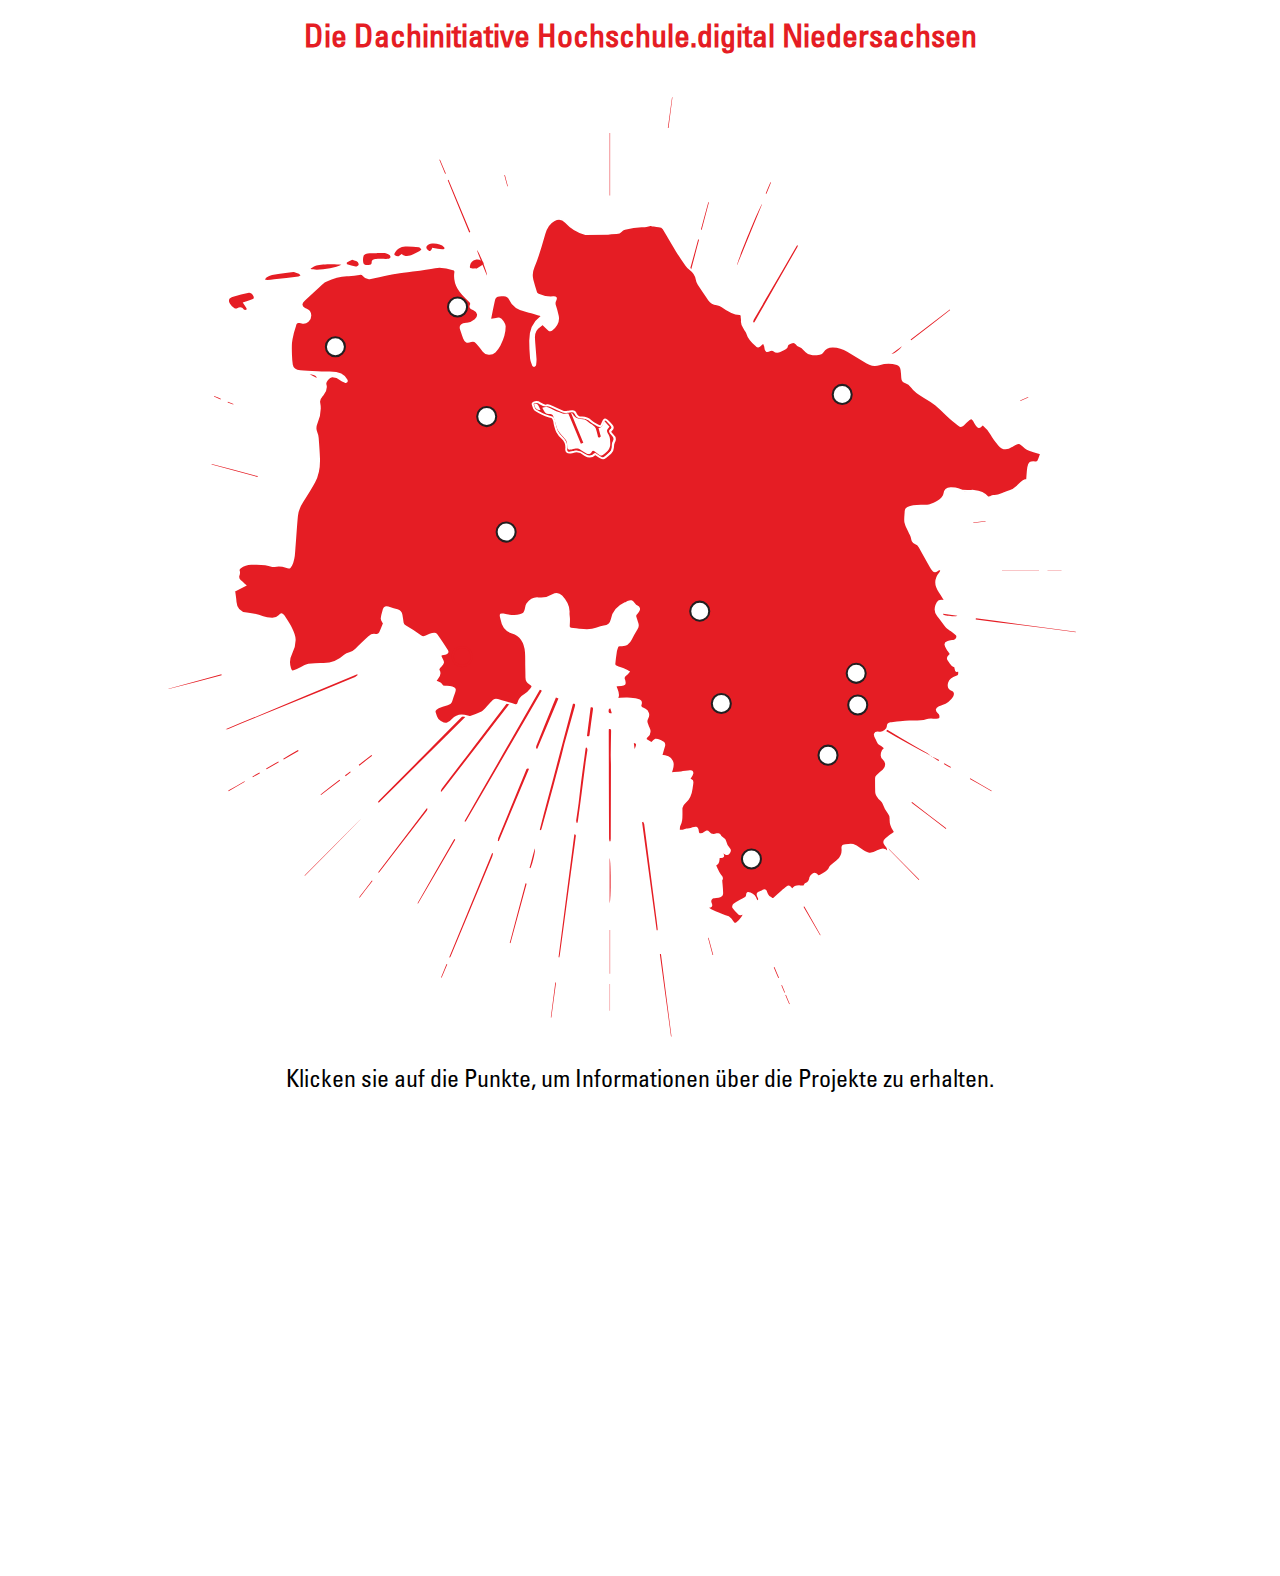
==== commit a5e97cbf: "restore to two maps" ====
--- a/1.html
+++ b/1.html
@@ -27,13 +27,13 @@
             triggerOpen: { // open tooltip when element is clicked, tapped (mobile) or hovered
                 click: true,
                 tap: true,
-                mouseenter: true
+                mouseenter: false
                 },
                 triggerClose: { // close tooltip when element is clicked again, tapped or when the mouse leaves it
                 click: true,
                 scroll: false, // ensuring that scrolling mobile is not tapping!
                 tap: true,
-                mouseleave: true
+                mouseleave: false
                 },
             functionInit: function(instance) {
                 var svgObject = instance.elementOrigin();
@@ -47,12 +47,16 @@
             functionBefore: function(instance) {
                 var svgObject = instance.elementOrigin();
                 svgObject.childNodes[0].style.fill = "#231f20";
+                var defaultText = document.getElementById("default-text")
+                defaultText.style.display = "none"
                 var textObject = document.getElementById(svgObject.id + "-text")
                 textObject.style.display = "block"
             },
             functionAfter: function(instance) {
                 var svgObject = instance.elementOrigin();
                 svgObject.childNodes[0].style.fill = "#ffffff";
+                //var defaultText = document.getElementById("default-text")
+                //defaultText.style.display = "block"
                 var textObject = document.getElementById(svgObject.id + "-text")
                 textObject.style.display = "none"
             }
@@ -619,26 +623,29 @@
            id="osnabrueck" class="tooltip"
            transform="translate(476.2085,623.4773)"><path
              d="m 0,0 c 0,-8.036 -6.515,-14.552 -14.552,-14.552 -8.036,0 -14.552,6.516 -14.552,14.552 0,8.037 6.516,14.552 14.552,14.552 C -6.515,14.552 0,8.037 0,0 Z"
-             style="fill:#ffffff;stroke:#231f20;stroke-width:3.156;stroke-linecap:butt;stroke-linejoin:miter;stroke-miterlimit:10;stroke-dasharray:none;stroke-opacity:1"
+             style="fill:#e51d24;stroke:#e51d24;stroke-width:3.156;stroke-linecap:butt;stroke-linejoin:miter;stroke-miterlimit:10;stroke-dasharray:none;stroke-opacity:1"
              id="path440" /></g></g></g></g></svg>
   </div>
 
     <div id="text-container" class="text-container">
+      <div id="default-text" class="default-text">
+        Klicken sie auf die Punkte, um Informationen über die Projekte zu erhalten.
+      </div>
       <div id="oldenburg-text" class="text">
         <p><strong>Futur.A</strong> – Future Skills.Applied: Stärkung studentischer Zukunftskompetenzen, Hochschule Wilhelmshaven/Oldenburg/Elsfleth (Jade Hochschule)</p>
         <p><strong>part@UOL</strong> – Partizipation in Studium und Lehre durch digitale und hybride Formate stärken, Universität Oldenburg</p>
-        <p><strong>SOUVER@N</strong> – Souver@nes Digitales Lehren und Lernen in Niedersachsen, Universität Oldenburg</p>
-        <p><strong>SOUVER@N</strong> – Souver@nes Digitales Lehren und Lernen in Niedersachsen, ELAN e. V.</p>
+        <p><strong>SOUVER@N</strong> – Souver@nes digitales Lehren und Lernen in Niedersachsen, Universität Oldenburg</p>
+        <p><strong>SOUVER@N</strong> – Souver@nes digitales Lehren und Lernen in Niedersachsen, ELAN e. V.</p>
       </div>
       <div id="osnabrueck-text" class="text">
         <p><strong>Futur.A</strong> –  Future Skills.Applied: Stärkung studentischer Zukunftskompetenzen, Hochschule Osnabrück</p>
-        <p><strong>SOUVER@N</strong> – Souver@nes Digitales Lehren und Lernen in Niedersachsen, Universität Osnabrück</p>
-        <p><strong>UOS.DLL</strong> – Digitales Lernen Leben, Universität Osnabrück</p>
+        <p><strong>SOUVER@N</strong> – Souver@nes digitales Lehren und Lernen in Niedersachsen, Universität Osnabrück</p>
+        <p><strong>UOS.DLL</strong> – digitales Lernen Leben, Universität Osnabrück</p>
         <p></p><strong>Antrag an das MWK</strong>, „Audiovisuelle Systeme und Videoplattform“, antragstellend Universität Osnabrück</p>
       </div>
       <div id="vechta-text" class="text">
         <p><strong>ViBeS</strong> –  Virtuell begleitetes Selbststudium im erweiterten Bildungsraum, Universität Vechta</p>
-        <p><strong>SOUVER@N</strong> – Souver@nes Digitales Lehren und Lernen in Niedersachsen, Universität Vechta</p>
+        <p><strong>SOUVER@N</strong> – Souver@nes digitales Lehren und Lernen in Niedersachsen, Universität Vechta</p>
       </div>
       <div id="goettingen-text" class="text">
         <p><strong>Co3Learn</strong> – Förderung der Kooperation der Studierenden in digitalen Lehr-Lernsettings, Georg-August-Universität Göttingen</p>
@@ -648,7 +655,7 @@
         <p></p><strong>Antrag an das MWK</strong>, „Aufbau eines niedersächsischen Service für digitale Prüfungen“, antragstellend Georg-August-Universität Göttingen</p>
       </div>
       <div id="clausthal-text" class="text">
-        <p><strong>SOUVER@N</strong> – Souver@nes Digitales Lehren und Lernen in Niedersachsen, TU Clausthal</p>
+        <p><strong>SOUVER@N</strong> – Souver@nes digitales Lehren und Lernen in Niedersachsen, TU Clausthal</p>
         <p></p><strong>Antrag an das MWK</strong>, „Ausbau des föderierten IT-Betriebes der niedersächsischen Hochschulen”, antragstellend Landesarbeitskreis Niedersachsen für Informationstechnik/Hoch­schulrechenzentren (LANIT)</p>
       </div>
       <div id="wolfenbuettel-text" class="text">
@@ -663,7 +670,7 @@
         <p><strong>Digital C@MPUS-le@rning</strong> – digital unterstütztes selbstgesteuertes, virtuell-räumliches und ko-kreativ-kolla­boratives Lernen, Stiftung Universität Hildesheim </p>
         <p><strong>Futur.A</strong> – Future Skills.Applied: Stärkung studentischer Zukunftskompetenzen, HAWK Hildesheim/Holzminden/Göttingen</p>
         <p><strong>Hands-on</strong> – Hybride Handlungsräume zur Stärkung sozial-emotionaler Lernprozesse, HAWK Hildesheim/Holzminden/Göttingen</p>
-        <p><strong>SOUVER@N</strong> – Souver@nes Digitales Lehren und Lernen in Niedersachsen, Stiftung Universität Hildesheim</p>
+        <p><strong>SOUVER@N</strong> – Souver@nes digitales Lehren und Lernen in Niedersachsen, Stiftung Universität Hildesheim</p>
       </div>
       <div id="hannover-text" class="text">
         <p><strong>Co3Learn</strong> – Förderung der Kooperation der Studierenden in digitalen Lehr-Lernsettings, Leibniz Universität Hannover</p>
@@ -671,13 +678,14 @@
         <p><strong>DEDICATE</strong> – DEveloping DIgital Concepts for individual inclined learning And just in time TEaching, Medizinische Hochschule Hannover</p>
         <p><strong>DikoP</strong> – Digital kompetenzorientiert Prüfen, Hochschule Hannover</p>
         <p><strong>PAC-MAn</strong> – Public Administration Clinic: multimediale Adaption neuer Lernkonzepte, Kommunale Hochschule für Verwaltung in Niedersachsen</p>
-        <p><strong>SOUVER@N</strong> – Souver@nes Digitales Lehren und Lernen in Niedersachsen, Medizinische Hochschule Hannover</p>
-        <p><strong>SOUVER@N</strong> – Souver@nes Digitales Lehren und Lernen in Niedersachsen, Medizinische Hochschule Hannover, Stiftung Tierärztliche Hochschule Hannover</p>
+        <p><strong>SOUVER@N</strong> – Souver@nes digitales Lehren und Lernen in Niedersachsen, Medizinische Hochschule Hannover</p>
+        <p><strong>SOUVER@N</strong> – Souver@nes digitales Lehren und Lernen in Niedersachsen, Medizinische Hochschule Hannover, Stiftung Tierärztliche Hochschule Hannover</p>
         <p></p><strong>Antrag an das MWK</strong>, „Basispflege LMS“, antragstellend Leibniz Universität Hannover</p>
       </div>
       <div id="lueneburg-text" class="text">
         <p><strong>DigiTaL</strong> – Digital Transformation Lab for Teaching and Learning, Leuphana Universität Lüneburg</p>
-        <p><strong>SOUVER@N</strong> – Souver@nes Digitales Lehren und Lernen in Niedersachsen, Leuphana Universität Lüneburg</p>
+        <p><strong>SOUVER@N</strong> – Souver@nes digitales Lehren und Lernen in Niedersachsen, Leuphana Universität Lüneburg</p>
+        <p></p><strong>Antrag an das MWK</strong>, „Connecting Experts and Services (ConnEx)”, antragstellend Leuphana Universität Lüneburg</p>
       </div>
       <div id="wilhelmshaven-text" class="text">
         <p><strong>Futur.A</strong> – Future Skills.Applied: Stärkung studentischer Zukunftskompetenzen, Hochschule Wilhelmshaven/Oldenburg/Elsfleth (Jade Hochschule)</p>
--- a/style.css
+++ b/style.css
@@ -22,6 +22,7 @@
 .tooltipster-sidetip.tooltipster-noir.tooltipster-noir-customized .tooltipster-content {
 	/* padding: 8px; */
     font-family: 'Univers';
+    font-size: large;
 }
 
 .map {
@@ -41,4 +42,12 @@
     display: none;
     text-align: left;
     font-family: 'Univers';
+    font-size: x-large;
 }
+
+.default-text {
+    display: block;
+    text-align: center;
+    font-family: 'Univers';
+    font-size: x-large;
+}
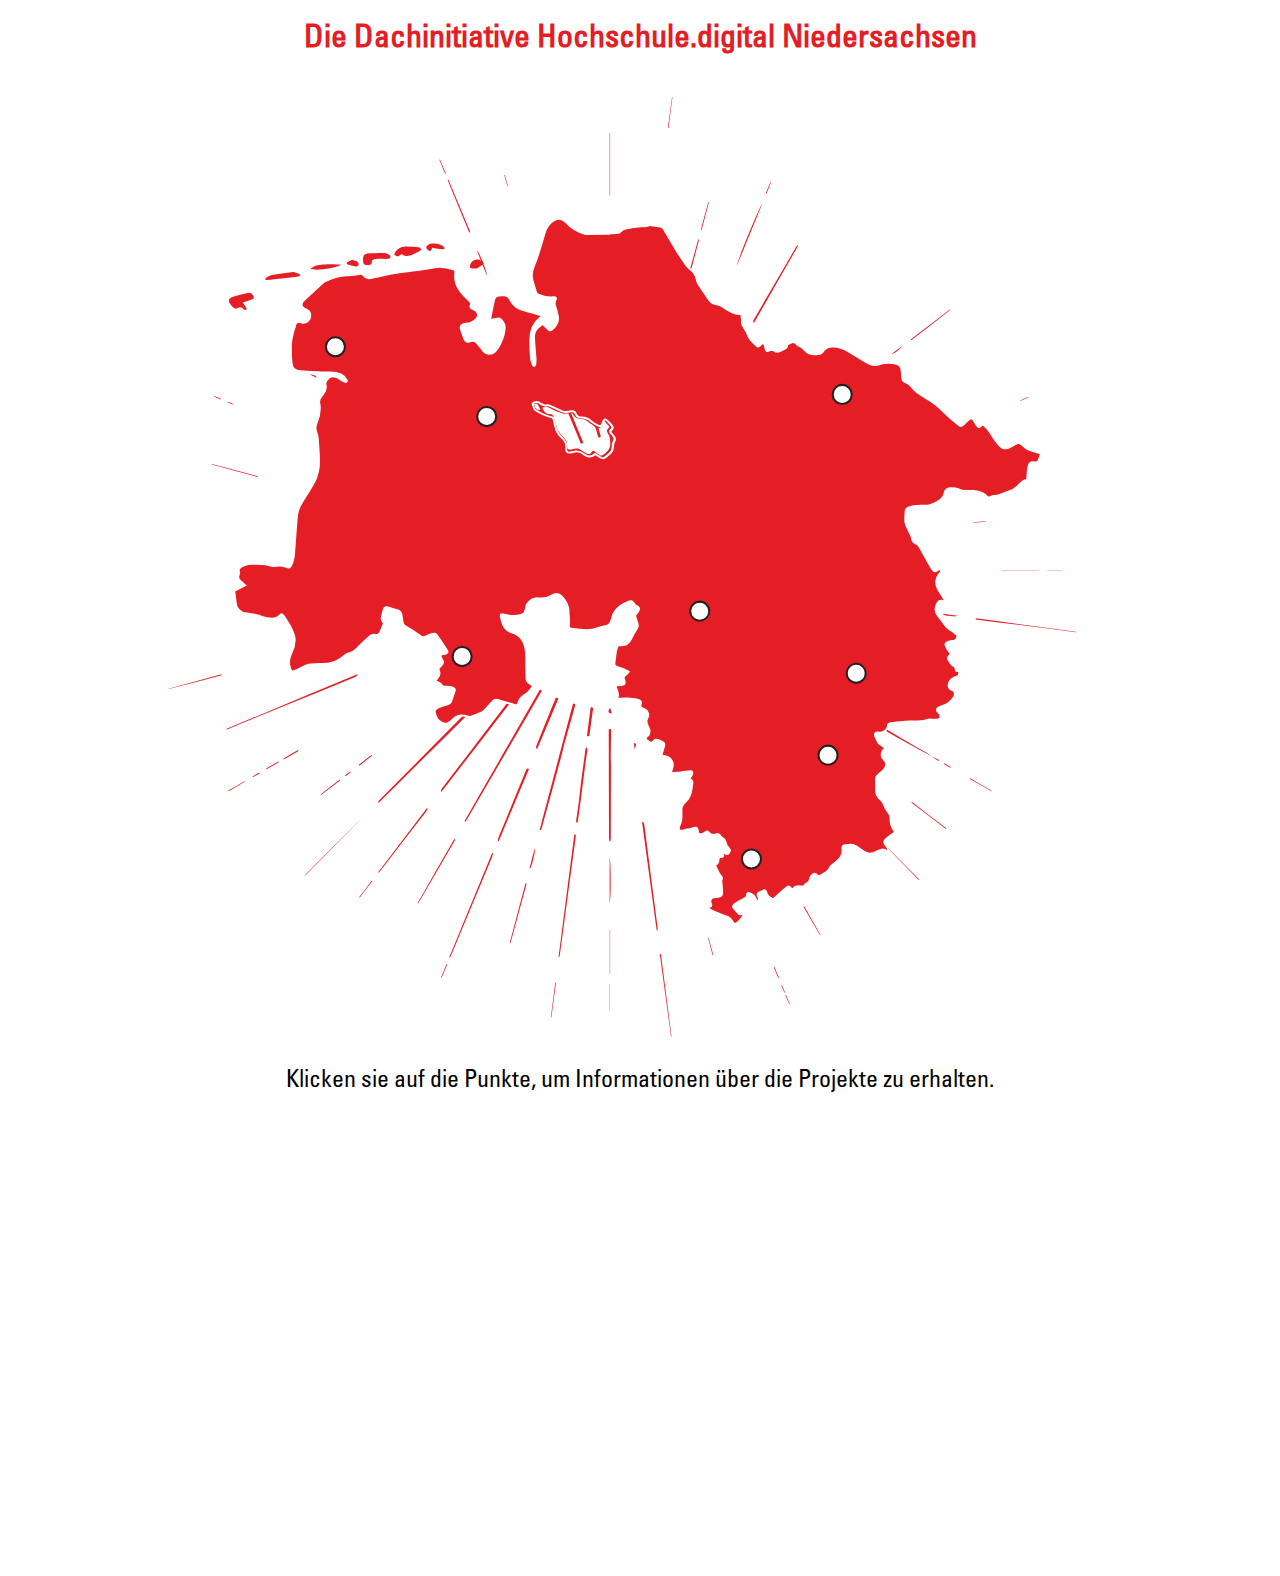
==== commit 88d77b56: "different sets of places for each map" ====
--- a/1.html
+++ b/1.html
@@ -12,7 +12,7 @@
     <script>
     $(document).ready(function() {
       //load json
-      $.getJSON("./universities.json", function(data){
+      $.getJSON("./universities_1.json", function(data){
         start_tooltipster(data)
       }).fail(function() {
         console.log("Error fetching universities data.");
@@ -520,10 +520,10 @@
              d="m 0,0 c 0,-8.037 -6.515,-14.552 -14.552,-14.552 -8.036,0 -14.552,6.515 -14.552,14.552 0,8.037 6.516,14.551 14.552,14.551 C -6.515,14.551 0,8.037 0,0"
              style="fill:#ffffff;fill-opacity:1;fill-rule:nonzero;stroke:none"
              id="path356" /></g><g
-           id="wilhelmshaven" class="tooltip"
+           id="wilhelmshaven"
            transform="translate(469.229,1157.5725)"><path
              d="m 0,0 c 0,-8.037 -6.515,-14.552 -14.552,-14.552 -8.036,0 -14.552,6.515 -14.552,14.552 0,8.037 6.516,14.551 14.552,14.551 C -6.515,14.551 0,8.037 0,0 Z"
-             style="fill:#ffffff;stroke:#231f20;stroke-width:3.156;stroke-linecap:butt;stroke-linejoin:miter;stroke-miterlimit:10;stroke-dasharray:none;stroke-opacity:1"
+             style="fill:#e51d24;stroke:#e51d24;stroke-width:3.156;stroke-linecap:butt;stroke-linejoin:miter;stroke-miterlimit:10;stroke-dasharray:none;stroke-opacity:1"
              id="path360" /></g><g
            id="g362"
            transform="translate(513.7798,990.2083)"><path
@@ -560,10 +560,10 @@
              d="m 0,0 c 0,-8.036 -6.515,-14.552 -14.551,-14.552 -8.037,0 -14.552,6.516 -14.552,14.552 0,8.037 6.515,14.552 14.552,14.552 C -6.515,14.552 0,8.037 0,0"
              style="fill:#ffffff;fill-opacity:1;fill-rule:nonzero;stroke:none"
              id="path388" /></g><g
-           id="hildesheim" class="tooltip"
+           id="hildesheim"
            transform="translate(872.2686,551.824)"><path
              d="m 0,0 c 0,-8.036 -6.515,-14.552 -14.551,-14.552 -8.037,0 -14.552,6.516 -14.552,14.552 0,8.037 6.515,14.552 14.552,14.552 C -6.515,14.552 0,8.037 0,0 Z"
-             style="fill:#ffffff;stroke:#231f20;stroke-width:3.156;stroke-linecap:butt;stroke-linejoin:miter;stroke-miterlimit:10;stroke-dasharray:none;stroke-opacity:1"
+             style="fill:#e51d24;stroke:#e51d24;stroke-width:3.156;stroke-linecap:butt;stroke-linejoin:miter;stroke-miterlimit:10;stroke-dasharray:none;stroke-opacity:1"
              id="path392" /></g><g
            id="g394"
            transform="translate(1078.3921,597.8601)"><path
@@ -580,10 +580,10 @@
              d="m 0,0 c 0,-8.036 -6.515,-14.552 -14.552,-14.552 -8.036,0 -14.551,6.516 -14.551,14.552 0,8.037 6.515,14.552 14.551,14.552 C -6.515,14.552 0,8.037 0,0"
              style="fill:#ffffff;fill-opacity:1;fill-rule:nonzero;stroke:none"
              id="path404" /></g><g
-           id="wolfenbuettel" class="tooltip"
+           id="wolfenbuettel"
            transform="translate(1080.7681,549.448)"><path
              d="m 0,0 c 0,-8.036 -6.515,-14.552 -14.552,-14.552 -8.036,0 -14.551,6.516 -14.551,14.552 0,8.037 6.515,14.552 14.551,14.552 C -6.515,14.552 0,8.037 0,0 Z"
-             style="fill:#ffffff;stroke:#231f20;stroke-width:3.156;stroke-linecap:butt;stroke-linejoin:miter;stroke-miterlimit:10;stroke-dasharray:none;stroke-opacity:1"
+             style="fill:#e51d24;stroke:#e51d24;stroke-width:3.156;stroke-linecap:butt;stroke-linejoin:miter;stroke-miterlimit:10;stroke-dasharray:none;stroke-opacity:1"
              id="path408" /></g><g
            id="g410"
            transform="translate(1035.3262,472.82)"><path
@@ -610,10 +610,10 @@
              d="m 0,0 c 0,-8.037 -6.515,-14.552 -14.552,-14.552 -8.036,0 -14.552,6.515 -14.552,14.552 0,8.037 6.516,14.552 14.552,14.552 C -6.515,14.552 0,8.037 0,0"
              style="fill:#ffffff;fill-opacity:1;fill-rule:nonzero;stroke:none"
              id="path428" /></g><g
-           id="vechta" class="tooltip"
+           id="vechta"
            transform="translate(543.481,813.7112)"><path
              d="m 0,0 c 0,-8.037 -6.515,-14.552 -14.552,-14.552 -8.036,0 -14.552,6.515 -14.552,14.552 0,8.037 6.516,14.552 14.552,14.552 C -6.515,14.552 0,8.037 0,0 Z"
-             style="fill:#ffffff;stroke:#231f20;stroke-width:3.156;stroke-linecap:butt;stroke-linejoin:miter;stroke-miterlimit:10;stroke-dasharray:none;stroke-opacity:1"
+             style="fill:#e51d24;stroke:#e51d24;stroke-width:3.156;stroke-linecap:butt;stroke-linejoin:miter;stroke-miterlimit:10;stroke-dasharray:none;stroke-opacity:1"
              id="path432" /></g><g
            id="g434"
            transform="translate(476.2085,623.4773)"><path
@@ -623,7 +623,7 @@
            id="osnabrueck" class="tooltip"
            transform="translate(476.2085,623.4773)"><path
              d="m 0,0 c 0,-8.036 -6.515,-14.552 -14.552,-14.552 -8.036,0 -14.552,6.516 -14.552,14.552 0,8.037 6.516,14.552 14.552,14.552 C -6.515,14.552 0,8.037 0,0 Z"
-             style="fill:#e51d24;stroke:#e51d24;stroke-width:3.156;stroke-linecap:butt;stroke-linejoin:miter;stroke-miterlimit:10;stroke-dasharray:none;stroke-opacity:1"
+             style="fill:#ffffff;stroke:#231f20;stroke-width:3.156;stroke-linecap:butt;stroke-linejoin:miter;stroke-miterlimit:10;stroke-dasharray:none;stroke-opacity:1"
              id="path440" /></g></g></g></g></svg>
   </div>
 
@@ -643,10 +643,6 @@
         <p><strong>UOS.DLL</strong> – digitales Lernen Leben, Universität Osnabrück</p>
         <p></p><strong>Antrag an das MWK</strong>, „Audiovisuelle Systeme und Videoplattform“, antragstellend Universität Osnabrück</p>
       </div>
-      <div id="vechta-text" class="text">
-        <p><strong>ViBeS</strong> –  Virtuell begleitetes Selbststudium im erweiterten Bildungsraum, Universität Vechta</p>
-        <p><strong>SOUVER@N</strong> – Souver@nes digitales Lehren und Lernen in Niedersachsen, Universität Vechta</p>
-      </div>
       <div id="goettingen-text" class="text">
         <p><strong>Co3Learn</strong> – Förderung der Kooperation der Studierenden in digitalen Lehr-Lernsettings, Georg-August-Universität Göttingen</p>
         <p><strong>Futur.A</strong> – Future Skills.Applied: Stärkung studentischer Zukunftskompetenzen, HAWK Hildesheim/Holzminden/Göttingen</p>
@@ -658,19 +654,10 @@
         <p><strong>SOUVER@N</strong> – Souver@nes digitales Lehren und Lernen in Niedersachsen, TU Clausthal</p>
         <p></p><strong>Antrag an das MWK</strong>, „Ausbau des föderierten IT-Betriebes der niedersächsischen Hochschulen”, antragstellend Landesarbeitskreis Niedersachsen für Informationstechnik/Hoch­schulrechenzentren (LANIT)</p>
       </div>
-      <div id="wolfenbuettel-text" class="text">
-        <p><strong>AGGIT</strong> –  Agile Methoden in digitalen Lehrveranstaltungen, Hochschule Braunschweig/Wolfenbüttel (Ostfalia)</p>
-      </div>
       <div id="braunschweig-text" class="text">
         <p><strong>Co3Learn</strong> – Förderung der Kooperation der Studierenden in digitalen Lehr-Lernsettings, TU Braunschweig</p>
         <p></p><strong>ProDiGI</strong> – Förderung der digitalen Lehre durch globale Vernetzung, TU Braunschweig</p>
         <p></p><strong>Antrag an das MWK</strong>, „Lizenzen”, antragstellend TU Braunschweig</p>
-      </div>
-      <div id="hildesheim-text" class="text">
-        <p><strong>Digital C@MPUS-le@rning</strong> – digital unterstütztes selbstgesteuertes, virtuell-räumliches und ko-kreativ-kolla­boratives Lernen, Stiftung Universität Hildesheim </p>
-        <p><strong>Futur.A</strong> – Future Skills.Applied: Stärkung studentischer Zukunftskompetenzen, HAWK Hildesheim/Holzminden/Göttingen</p>
-        <p><strong>Hands-on</strong> – Hybride Handlungsräume zur Stärkung sozial-emotionaler Lernprozesse, HAWK Hildesheim/Holzminden/Göttingen</p>
-        <p><strong>SOUVER@N</strong> – Souver@nes digitales Lehren und Lernen in Niedersachsen, Stiftung Universität Hildesheim</p>
       </div>
       <div id="hannover-text" class="text">
         <p><strong>Co3Learn</strong> – Förderung der Kooperation der Studierenden in digitalen Lehr-Lernsettings, Leibniz Universität Hannover</p>
@@ -687,9 +674,6 @@
         <p><strong>SOUVER@N</strong> – Souver@nes digitales Lehren und Lernen in Niedersachsen, Leuphana Universität Lüneburg</p>
         <p></p><strong>Antrag an das MWK</strong>, „Connecting Experts and Services (ConnEx)”, antragstellend Leuphana Universität Lüneburg</p>
       </div>
-      <div id="wilhelmshaven-text" class="text">
-        <p><strong>Futur.A</strong> – Future Skills.Applied: Stärkung studentischer Zukunftskompetenzen, Hochschule Wilhelmshaven/Oldenburg/Elsfleth (Jade Hochschule)</p>
-      </div>
       <div id="emden-text" class="text">
         <p><strong>Futur.A</strong> – Future Skills.Applied: Stärkung studentischer Zukunftskompetenzen, Hochschule Emden/Leer</p>
       </div>
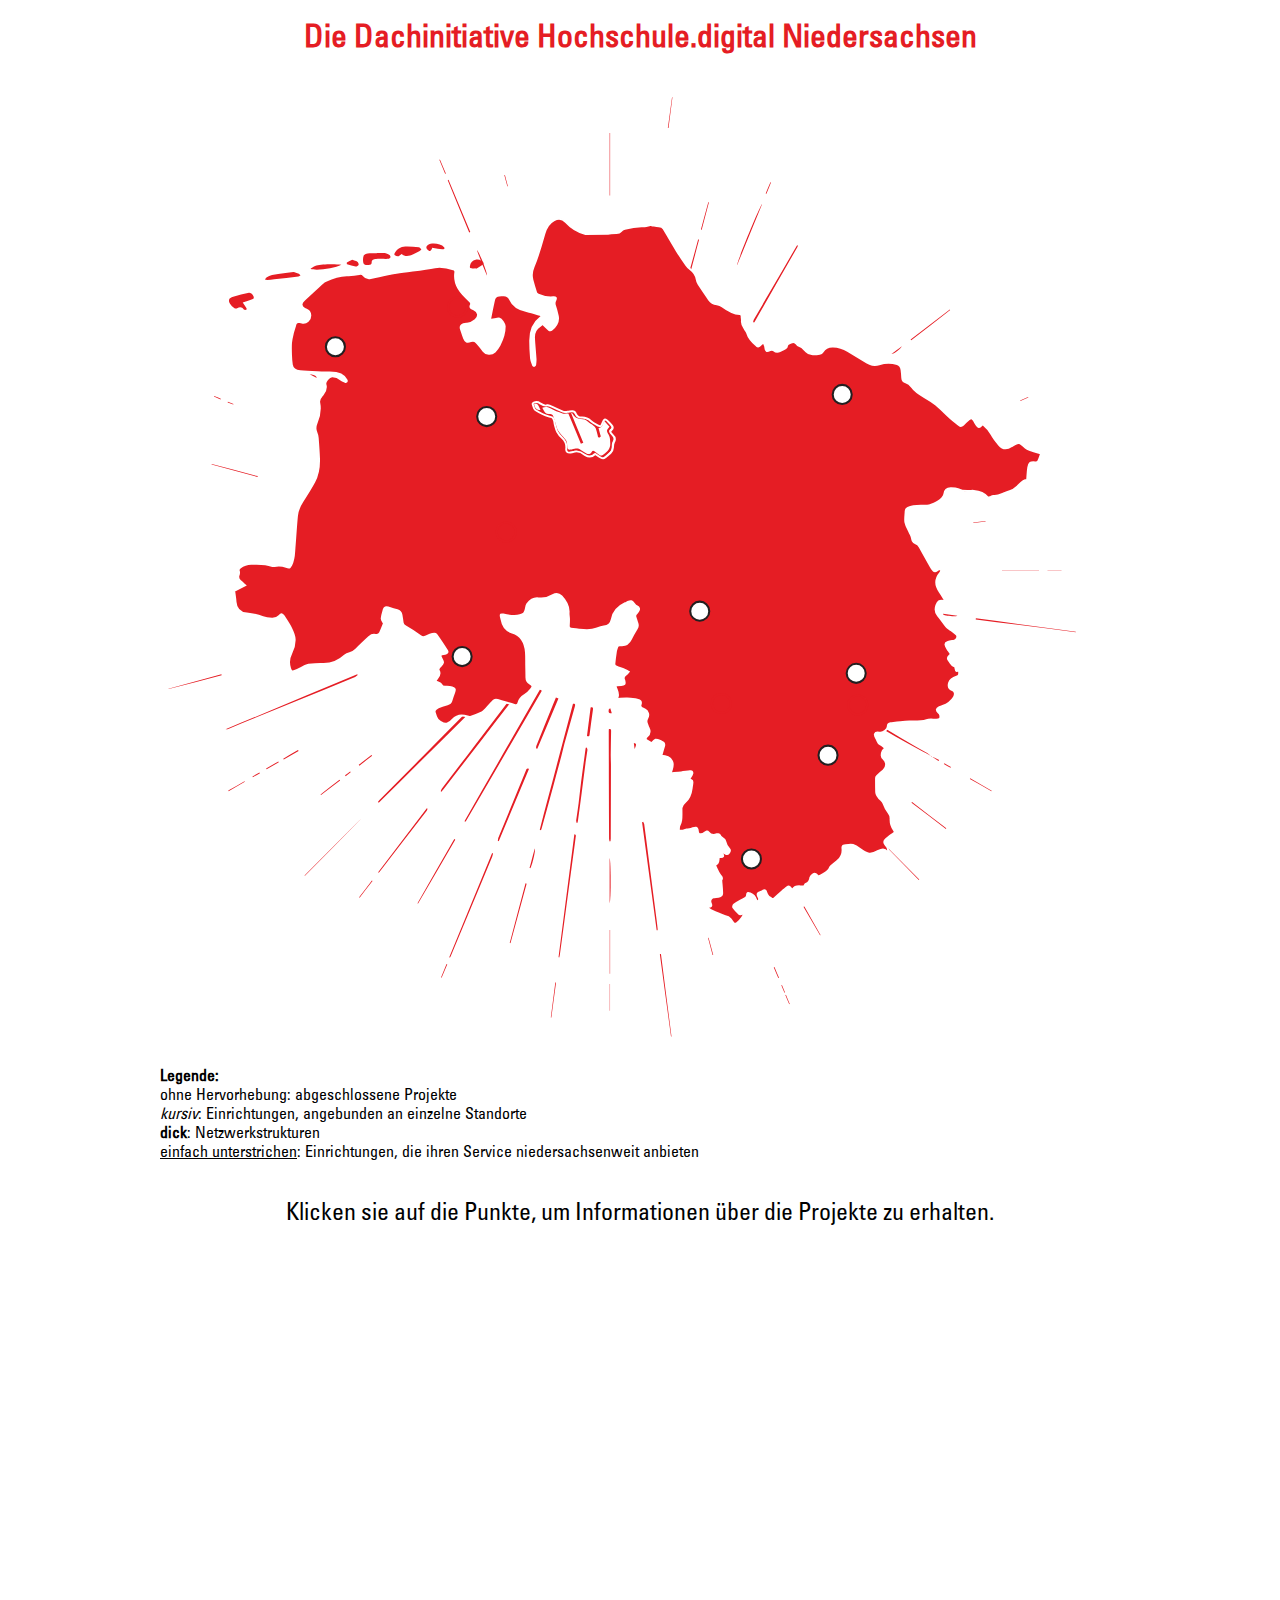
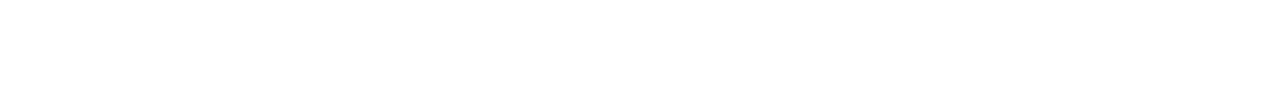
==== commit 3a8e0bfa: "add legend" ====
--- a/1.html
+++ b/1.html
@@ -22,6 +22,7 @@
             theme: ['tooltipster-noir', 'tooltipster-noir-customized'],
             'maxWidth': 270, // set max width of tooltip box
             'font-family': 'Univers',
+            animationDuration: 0,
             trigger: 'custom', // add custom trigger
             contentAsHTML: true,
             triggerOpen: { // open tooltip when element is clicked, tapped (mobile) or hovered
@@ -626,56 +627,54 @@
              style="fill:#ffffff;stroke:#231f20;stroke-width:3.156;stroke-linecap:butt;stroke-linejoin:miter;stroke-miterlimit:10;stroke-dasharray:none;stroke-opacity:1"
              id="path440" /></g></g></g></g></svg>
   </div>
+  <div id="legend" class="legend">
+    <strong>Legende:</strong><br>
+    ohne Hervorhebung: abgeschlossene Projekte<br>
+    <em>kursiv</em>: Einrichtungen, angebunden an einzelne Standorte<br>
+    <strong>dick</strong>: Netzwerkstrukturen<br>
+    <u>einfach unterstrichen</u>: Einrichtungen, die ihren Service niedersachsenweit anbieten<br>
+    <br><br>
+  </div>
 
     <div id="text-container" class="text-container">
       <div id="default-text" class="default-text">
         Klicken sie auf die Punkte, um Informationen über die Projekte zu erhalten.
       </div>
       <div id="oldenburg-text" class="text">
-        <p><strong>Futur.A</strong> – Future Skills.Applied: Stärkung studentischer Zukunftskompetenzen, Hochschule Wilhelmshaven/Oldenburg/Elsfleth (Jade Hochschule)</p>
-        <p><strong>part@UOL</strong> – Partizipation in Studium und Lehre durch digitale und hybride Formate stärken, Universität Oldenburg</p>
-        <p><strong>SOUVER@N</strong> – Souver@nes digitales Lehren und Lernen in Niedersachsen, Universität Oldenburg</p>
-        <p><strong>SOUVER@N</strong> – Souver@nes digitales Lehren und Lernen in Niedersachsen, ELAN e. V.</p>
+        <p><strong>ELAN e. V.</strong> – gemeinnütziger Verein zur Qualitätsverbesserung der medienbasierten Lehre an niedersächsischen Hochschulen, Oldenburg</p>
+        <p><strong>ZDIN/OFFIS</strong> – Zentrum für digitale Innovationen Niedersachsen, angesiedelt am An-Institut der Carl von Ossietzky Universität Oldenburg</p>
       </div>
       <div id="osnabrueck-text" class="text">
-        <p><strong>Futur.A</strong> –  Future Skills.Applied: Stärkung studentischer Zukunftskompetenzen, Hochschule Osnabrück</p>
-        <p><strong>SOUVER@N</strong> – Souver@nes digitales Lehren und Lernen in Niedersachsen, Universität Osnabrück</p>
-        <p><strong>UOS.DLL</strong> – digitales Lernen Leben, Universität Osnabrück</p>
-        <p></p><strong>Antrag an das MWK</strong>, „Audiovisuelle Systeme und Videoplattform“, antragstellend Universität Osnabrück</p>
+        <p>eCULT –  eCompetence and Utilities for Learners and Teachers, Verbundprojekt zur Verbesserung der Qualität der Lehre, antragstellend Universität Osnabrück</p>
+        <p><em>eLCC</em> – eLearning Competence Center, Hochschule Osnabrück</p>
+        <p><em>virtUOS</em> – Zentrum für Digitale Lehre, Campus-Management und Hochschuldidaktik, Universität Osnabrück</p>
       </div>
       <div id="goettingen-text" class="text">
-        <p><strong>Co3Learn</strong> – Förderung der Kooperation der Studierenden in digitalen Lehr-Lernsettings, Georg-August-Universität Göttingen</p>
-        <p><strong>Futur.A</strong> – Future Skills.Applied: Stärkung studentischer Zukunftskompetenzen, HAWK Hildesheim/Holzminden/Göttingen</p>
-        <p><strong>Hands-on</strong> – Hybride Handlungsräume zur Stärkung sozial-emotionaler Lernprozesse, HAWK Hildesheim/Holzminden/Göttingen</p>
-        <p><strong>LInK</strong> – Lernen, Interagieren und Kooperieren: große Lehrveranstaltungen innovativ gestalten, Georg-August-Universität Göttingen</p>
-        <p></p><strong>Antrag an das MWK</strong>, „Aufbau eines niedersächsischen Service für digitale Prüfungen“, antragstellend Georg-August-Universität Göttingen</p>
+        <p><u>Academic Cloud/GWDG</u> – Gesellschaft für wissenschaftliche Datenverarbeitung,  Göttingen</p>
+        <p><u>DINI</u> – Deutsche Initiative für Netzwerkinformation e. V., Göttingen</p>
+        <p><u>HLR/GWDG</u>, Göttingen</p>
+        <p><u>RfII</u> – Rat für Informationsinfrastrukturen, Göttingen</p>
+        <p><u>Stud.IP e. V.</u> – gemeinnütziger Verein zur Verbesserung des Lernmanagementsystems Stud.IP, Göttingen</p>
       </div>
       <div id="clausthal-text" class="text">
-        <p><strong>SOUVER@N</strong> – Souver@nes digitales Lehren und Lernen in Niedersachsen, TU Clausthal</p>
-        <p></p><strong>Antrag an das MWK</strong>, „Ausbau des föderierten IT-Betriebes der niedersächsischen Hochschulen”, antragstellend Landesarbeitskreis Niedersachsen für Informationstechnik/Hoch­schulrechenzentren (LANIT)</p>
+        <p><strong>LHK-Geschäftsstelle/HdN</strong> – Geschäftsstelle der Landeshochschulkonferenz des Landes Niedersachsen/Hochschule.digital Niedersachsen, Clausthal</p>
       </div>
       <div id="braunschweig-text" class="text">
-        <p><strong>Co3Learn</strong> – Förderung der Kooperation der Studierenden in digitalen Lehr-Lernsettings, TU Braunschweig</p>
-        <p></p><strong>ProDiGI</strong> – Förderung der digitalen Lehre durch globale Vernetzung, TU Braunschweig</p>
-        <p></p><strong>Antrag an das MWK</strong>, „Lizenzen”, antragstellend TU Braunschweig</p>
+        <p><u>kh:n</u> – Kompetenzzentrum Hochschuldidaktik Niedersachsen, Braunschweig</p>
+        <p><em>Projekthaus</em>, Technische Universität Braunschweig</p>
       </div>
       <div id="hannover-text" class="text">
-        <p><strong>Co3Learn</strong> – Förderung der Kooperation der Studierenden in digitalen Lehr-Lernsettings, Leibniz Universität Hannover</p>
-        <p><strong>Futur.A</strong> – Future Skills.Applied: Stärkung studentischer Zukunftskompetenzen, Hochschule Hannover</p>
-        <p><strong>DEDICATE</strong> – DEveloping DIgital Concepts for individual inclined learning And just in time TEaching, Medizinische Hochschule Hannover</p>
-        <p><strong>DikoP</strong> – Digital kompetenzorientiert Prüfen, Hochschule Hannover</p>
-        <p><strong>PAC-MAn</strong> – Public Administration Clinic: multimediale Adaption neuer Lernkonzepte, Kommunale Hochschule für Verwaltung in Niedersachsen</p>
-        <p><strong>SOUVER@N</strong> – Souver@nes digitales Lehren und Lernen in Niedersachsen, Medizinische Hochschule Hannover</p>
-        <p><strong>SOUVER@N</strong> – Souver@nes digitales Lehren und Lernen in Niedersachsen, Medizinische Hochschule Hannover, Stiftung Tierärztliche Hochschule Hannover</p>
-        <p></p><strong>Antrag an das MWK</strong>, „Basispflege LMS“, antragstellend Leibniz Universität Hannover</p>
+        <p><u>CCC/LUH</u> – Niedersächsisches Hochschulkompetenzzentrum für SAP, Leibniz Universität Hannover</p>
+        <p><em>L3S</em>, Forschungszentrum für grundlagen- und anwendungsorientierte Forschung im Bereich Web Science, Hannover</p>
+        <p><u>OER/TIB</u> – niedersächsisches Portal für offene Bildungsmaterialien „Twillo“, Hannover</p>
+        <p><em>ZELDA/TiHo</em> – Zentrum für E-Learning, Didaktik und Ausbildungsforschung, Stiftung Tierärztliche Hochschule Hannover</p>
+        <p><em>ZQS/elsa</em> – Zentrale Einrichtung für Qualitätsentwicklung in Studium und Lehre/E-Learning Service, Leibniz Universität Hannover</p>
       </div>
       <div id="lueneburg-text" class="text">
-        <p><strong>DigiTaL</strong> – Digital Transformation Lab for Teaching and Learning, Leuphana Universität Lüneburg</p>
-        <p><strong>SOUVER@N</strong> – Souver@nes digitales Lehren und Lernen in Niedersachsen, Leuphana Universität Lüneburg</p>
-        <p></p><strong>Antrag an das MWK</strong>, „Connecting Experts and Services (ConnEx)”, antragstellend Leuphana Universität Lüneburg</p>
+        <p><strong>Konferenz der Norddt. Hochschulen</strong>, Lüneburg</p>
       </div>
       <div id="emden-text" class="text">
-        <p><strong>Futur.A</strong> – Future Skills.Applied: Stärkung studentischer Zukunftskompetenzen, Hochschule Emden/Leer</p>
+        <p><strong>QLiN</strong> – Qualitätsoffensive Lehre in Niedersachsen, Emden</p>
       </div>
     </div>
   </div>
--- a/style.css
+++ b/style.css
@@ -45,6 +45,13 @@
     font-size: x-large;
 }
 
+.legend {
+    display: block;
+    text-align: left;
+    font-family: 'Univers';
+    font-size: medium;
+}
+
 .default-text {
     display: block;
     text-align: center;
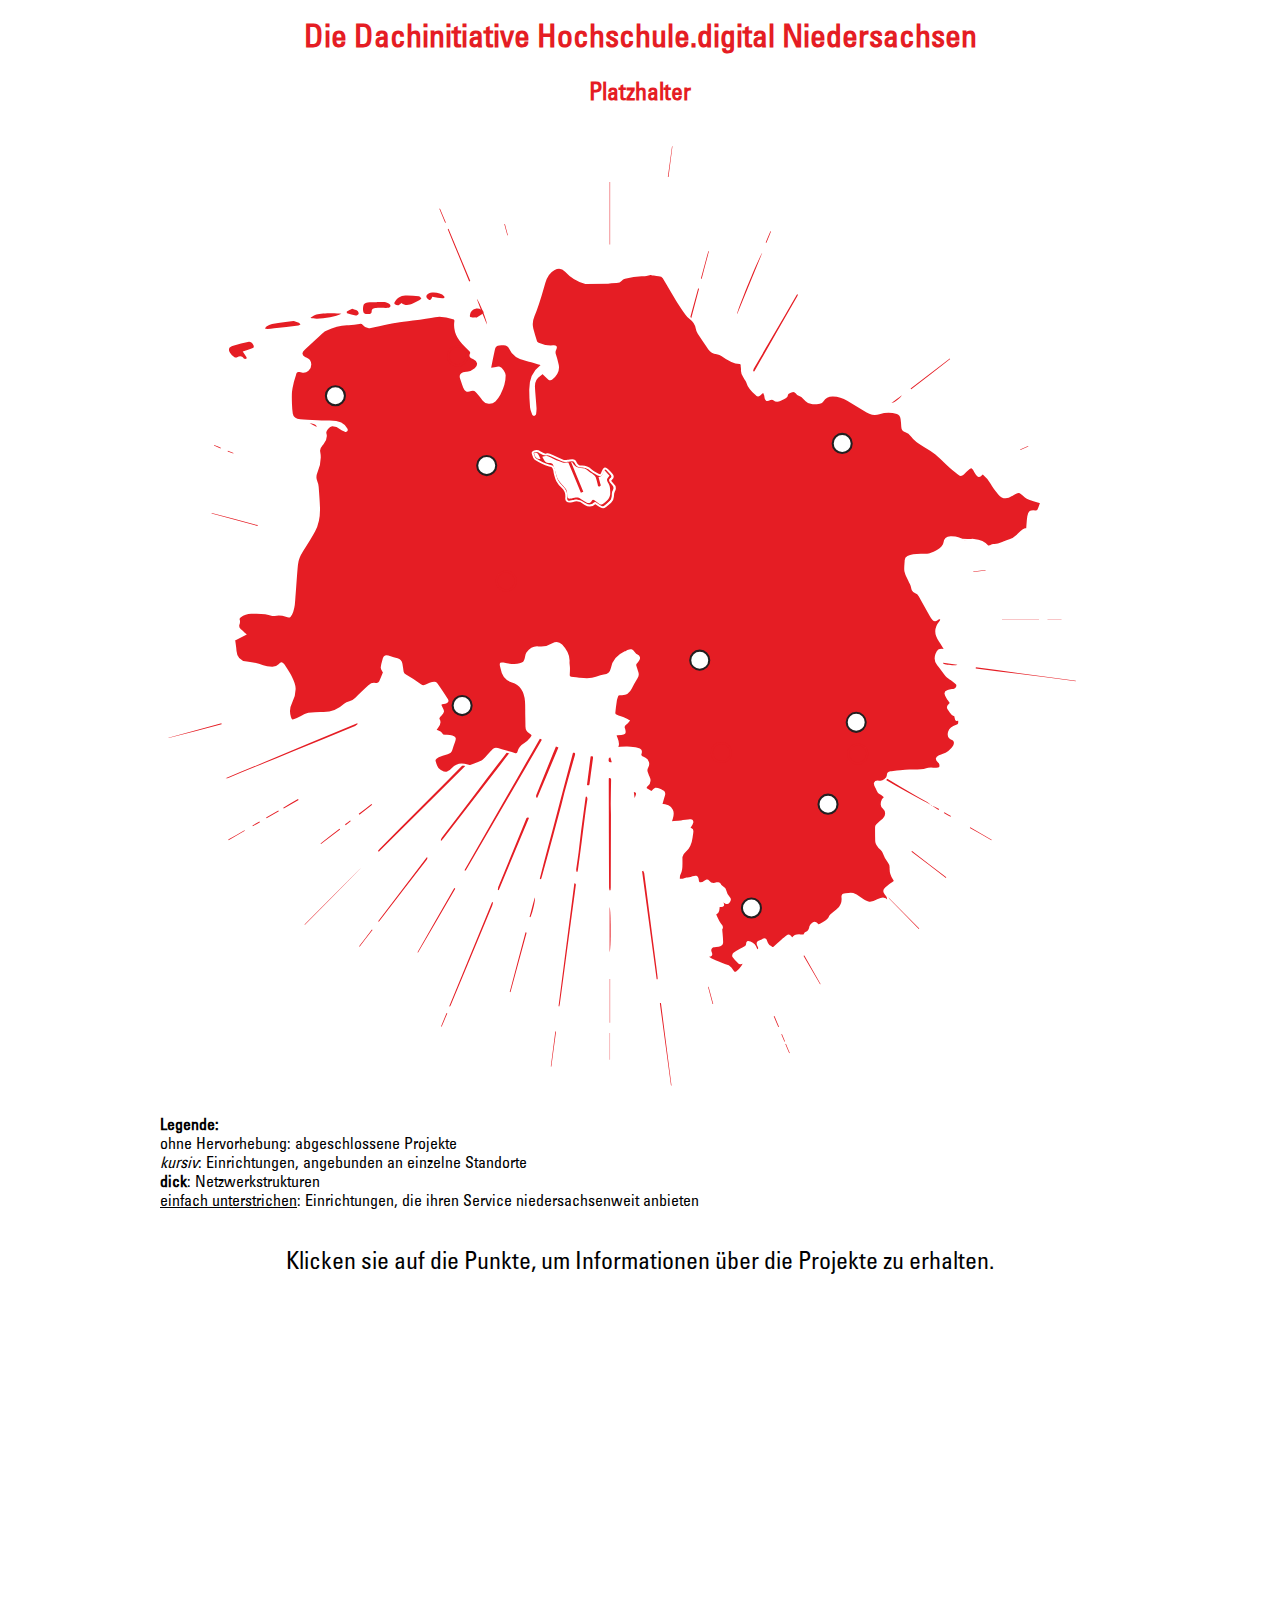
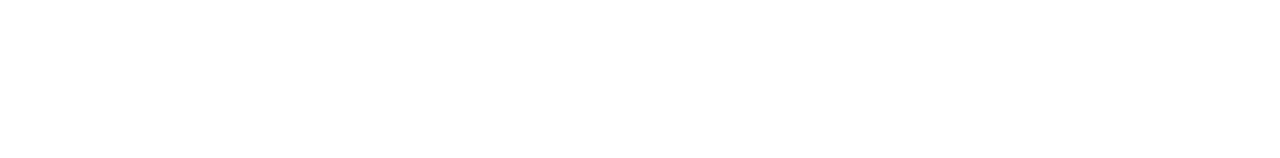
==== commit 6baffc4a: "corrections" ====
--- a/1.html
+++ b/1.html
@@ -73,6 +73,7 @@
 	<h1 id="title" class="header">
       Die Dachinitiative Hochschule.digital Niedersachsen
   </h1>
+  <h2 class="header">Platzhalter</h2>
 
 	<div id="map-container" class="map">
 <svg
@@ -654,7 +655,7 @@
         <p><u>DINI</u> – Deutsche Initiative für Netzwerkinformation e. V., Göttingen</p>
         <p><u>HLR/GWDG</u>, Göttingen</p>
         <p><u>RfII</u> – Rat für Informationsinfrastrukturen, Göttingen</p>
-        <p><u>Stud.IP e. V.</u> – gemeinnütziger Verein zur Verbesserung des Lernmanagementsystems Stud.IP, Göttingen</p>
+        <p><strong>Stud.IP e. V.</strong> – gemeinnütziger Verein zur Verbesserung des Lernmanagementsystems Stud.IP, Göttingen</p>
       </div>
       <div id="clausthal-text" class="text">
         <p><strong>LHK-Geschäftsstelle/HdN</strong> – Geschäftsstelle der Landeshochschulkonferenz des Landes Niedersachsen/Hochschule.digital Niedersachsen, Clausthal</p>
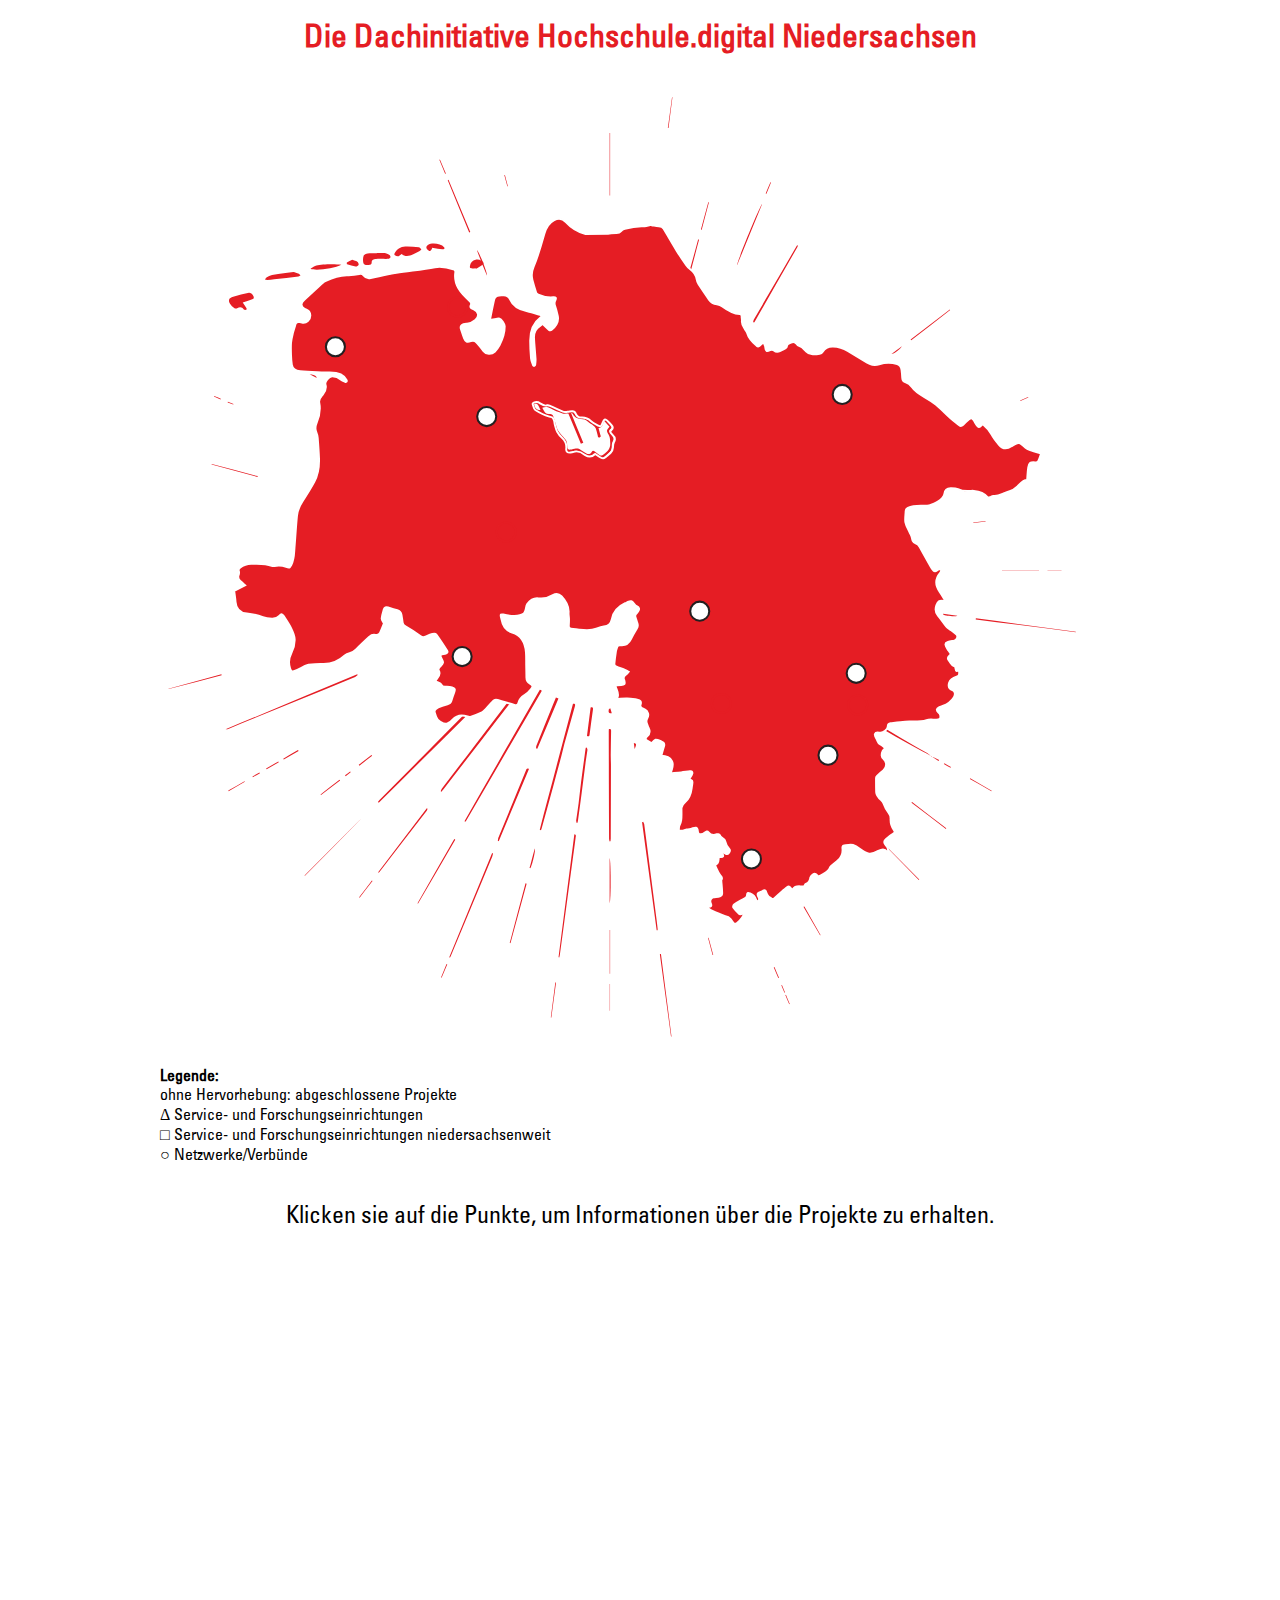
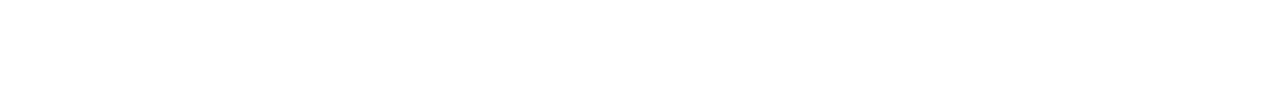
==== commit e6ce90ff: "corrections from feedback iteration" ====
--- a/1.html
+++ b/1.html
@@ -73,7 +73,6 @@
 	<h1 id="title" class="header">
       Die Dachinitiative Hochschule.digital Niedersachsen
   </h1>
-  <h2 class="header">Platzhalter</h2>
 
 	<div id="map-container" class="map">
 <svg
@@ -631,9 +630,9 @@
   <div id="legend" class="legend">
     <strong>Legende:</strong><br>
     ohne Hervorhebung: abgeschlossene Projekte<br>
-    <em>kursiv</em>: Einrichtungen, angebunden an einzelne Standorte<br>
-    <strong>dick</strong>: Netzwerkstrukturen<br>
-    <u>einfach unterstrichen</u>: Einrichtungen, die ihren Service niedersachsenweit anbieten<br>
+    Δ Service- und Forschungseinrichtungen<br>
+    □ Service- und Forschungseinrichtungen niedersachsenweit<br>
+    ○ Netzwerke/Verbünde<br>
     <br><br>
   </div>
 
@@ -642,40 +641,40 @@
         Klicken sie auf die Punkte, um Informationen über die Projekte zu erhalten.
       </div>
       <div id="oldenburg-text" class="text">
-        <p><strong>ELAN e. V.</strong> – gemeinnütziger Verein zur Qualitätsverbesserung der medienbasierten Lehre an niedersächsischen Hochschulen, Oldenburg</p>
-        <p><strong>ZDIN/OFFIS</strong> – Zentrum für digitale Innovationen Niedersachsen, angesiedelt am An-Institut der Carl von Ossietzky Universität Oldenburg</p>
+        <p>○ ELAN e. V. – gemeinnütziger Verein zur Qualitätsverbesserung der medienbasierten Lehre an niedersächsischen Hochschulen, Oldenburg</p>
+        <p>○ ZDIN/OFFIS – Zentrum für digitale Innovationen Niedersachsen, angesiedelt an einem An-Institut der Carl von Ossietzky Universität Oldenburg</p>
       </div>
       <div id="osnabrueck-text" class="text">
-        <p>eCULT –  eCompetence and Utilities for Learners and Teachers, Verbundprojekt zur Verbesserung der Qualität der Lehre, antragstellend Universität Osnabrück</p>
-        <p><em>eLCC</em> – eLearning Competence Center, Hochschule Osnabrück</p>
-        <p><em>virtUOS</em> – Zentrum für Digitale Lehre, Campus-Management und Hochschuldidaktik, Universität Osnabrück</p>
+        <p>eCULT – eCompetence and Utilities for Learners and Teachers, Verbundprojekt zur Verbesserung der Qualität der Lehre, antragstellend Universität Osnabrück</p>
+        <p>Δ eLCC – eLearning Competence Center, Hochschule Osnabrück</p>
+        <p>Δ virtUOS – Zentrum für Digitale Lehre, Campus-Management und Hochschuldidaktik, Universität Osnabrück</p>
       </div>
       <div id="goettingen-text" class="text">
-        <p><u>Academic Cloud/GWDG</u> – Gesellschaft für wissenschaftliche Datenverarbeitung,  Göttingen</p>
-        <p><u>DINI</u> – Deutsche Initiative für Netzwerkinformation e. V., Göttingen</p>
-        <p><u>HLR/GWDG</u>, Göttingen</p>
-        <p><u>RfII</u> – Rat für Informationsinfrastrukturen, Göttingen</p>
-        <p><strong>Stud.IP e. V.</strong> – gemeinnütziger Verein zur Verbesserung des Lernmanagementsystems Stud.IP, Göttingen</p>
+        <p>□ Academic Cloud/GWDG – Gesellschaft für wissenschaftliche Datenverarbeitung,  Göttingen</p>
+        <p>□ DINI – Deutsche Initiative für Netzwerkinformation e. V., Göttingen</p>
+        <p>□ HLRN/GWDG – Göttingen</p>
+        <p>□ RfII – Rat für Informationsinfrastrukturen, Göttingen</p>
+        <p>○ Stud.IP e. V. – gemeinnütziger Verein zur Verbesserung des Lernmanagementsystems Stud.IP, Göttingen</p>
       </div>
       <div id="clausthal-text" class="text">
-        <p><strong>LHK-Geschäftsstelle/HdN</strong> – Geschäftsstelle der Landeshochschulkonferenz des Landes Niedersachsen/Hochschule.digital Niedersachsen, Clausthal</p>
+        <p>○ LHK-Geschäftsstelle/HdN – Geschäftsstelle der Landeshochschulkonferenz des Landes Niedersachsen/Hochschule.digital Niedersachsen, Clausthal</p>
       </div>
       <div id="braunschweig-text" class="text">
-        <p><u>kh:n</u> – Kompetenzzentrum Hochschuldidaktik Niedersachsen, Braunschweig</p>
-        <p><em>Projekthaus</em>, Technische Universität Braunschweig</p>
+        <p>□ kh:n – Kompetenzzentrum Hochschuldidaktik Niedersachsen, Braunschweig</p>
+        <p>Δ Projekthaus – Technische Universität Braunschweig</p>
       </div>
       <div id="hannover-text" class="text">
-        <p><u>CCC/LUH</u> – Niedersächsisches Hochschulkompetenzzentrum für SAP, Leibniz Universität Hannover</p>
-        <p><em>L3S</em>, Forschungszentrum für grundlagen- und anwendungsorientierte Forschung im Bereich Web Science, Hannover</p>
-        <p><u>OER/TIB</u> – niedersächsisches Portal für offene Bildungsmaterialien „Twillo“, Hannover</p>
-        <p><em>ZELDA/TiHo</em> – Zentrum für E-Learning, Didaktik und Ausbildungsforschung, Stiftung Tierärztliche Hochschule Hannover</p>
-        <p><em>ZQS/elsa</em> – Zentrale Einrichtung für Qualitätsentwicklung in Studium und Lehre/E-Learning Service, Leibniz Universität Hannover</p>
+        <p>□ CCC/LUH – Niedersächsisches Hochschulkompetenzzentrum für SAP, Leibniz Universität Hannover</p>
+        <p>Δ L3S – Forschungszentrum für grundlagen- und anwendungsorientierte Forschung im Bereich Web Science, Hannover</p>
+        <p>□ OER/TIB – niedersächsisches Portal für offene Bildungsmaterialien „Twillo“, Hannover</p>
+        <p>Δ ZELDA/TiHo – Zentrum für E-Learning, Didaktik und Ausbildungsforschung, Stiftung Tierärztliche Hochschule Hannover</p>
+        <p>Δ ZQS/elsa – Zentrale Einrichtung für Qualitätsentwicklung in Studium und Lehre/E-Learning Service, Leibniz Universität Hannover</p>
       </div>
       <div id="lueneburg-text" class="text">
-        <p><strong>Konferenz der Norddt. Hochschulen</strong>, Lüneburg</p>
+        <p>○ VNU – Verbund Norddeutscher Universitäten, Zusammenschluss zur Entwicklung von evaluativen Verfahren der Qualitätssicherung- und -entwicklung, Lüneburg</p>
       </div>
       <div id="emden-text" class="text">
-        <p><strong>QLiN</strong> – Qualitätsoffensive Lehre in Niedersachsen, Emden</p>
+        <p>○ QLiN – Qualitätsoffensive Lehre in Niedersachsen, Emden</p>
       </div>
     </div>
   </div>
